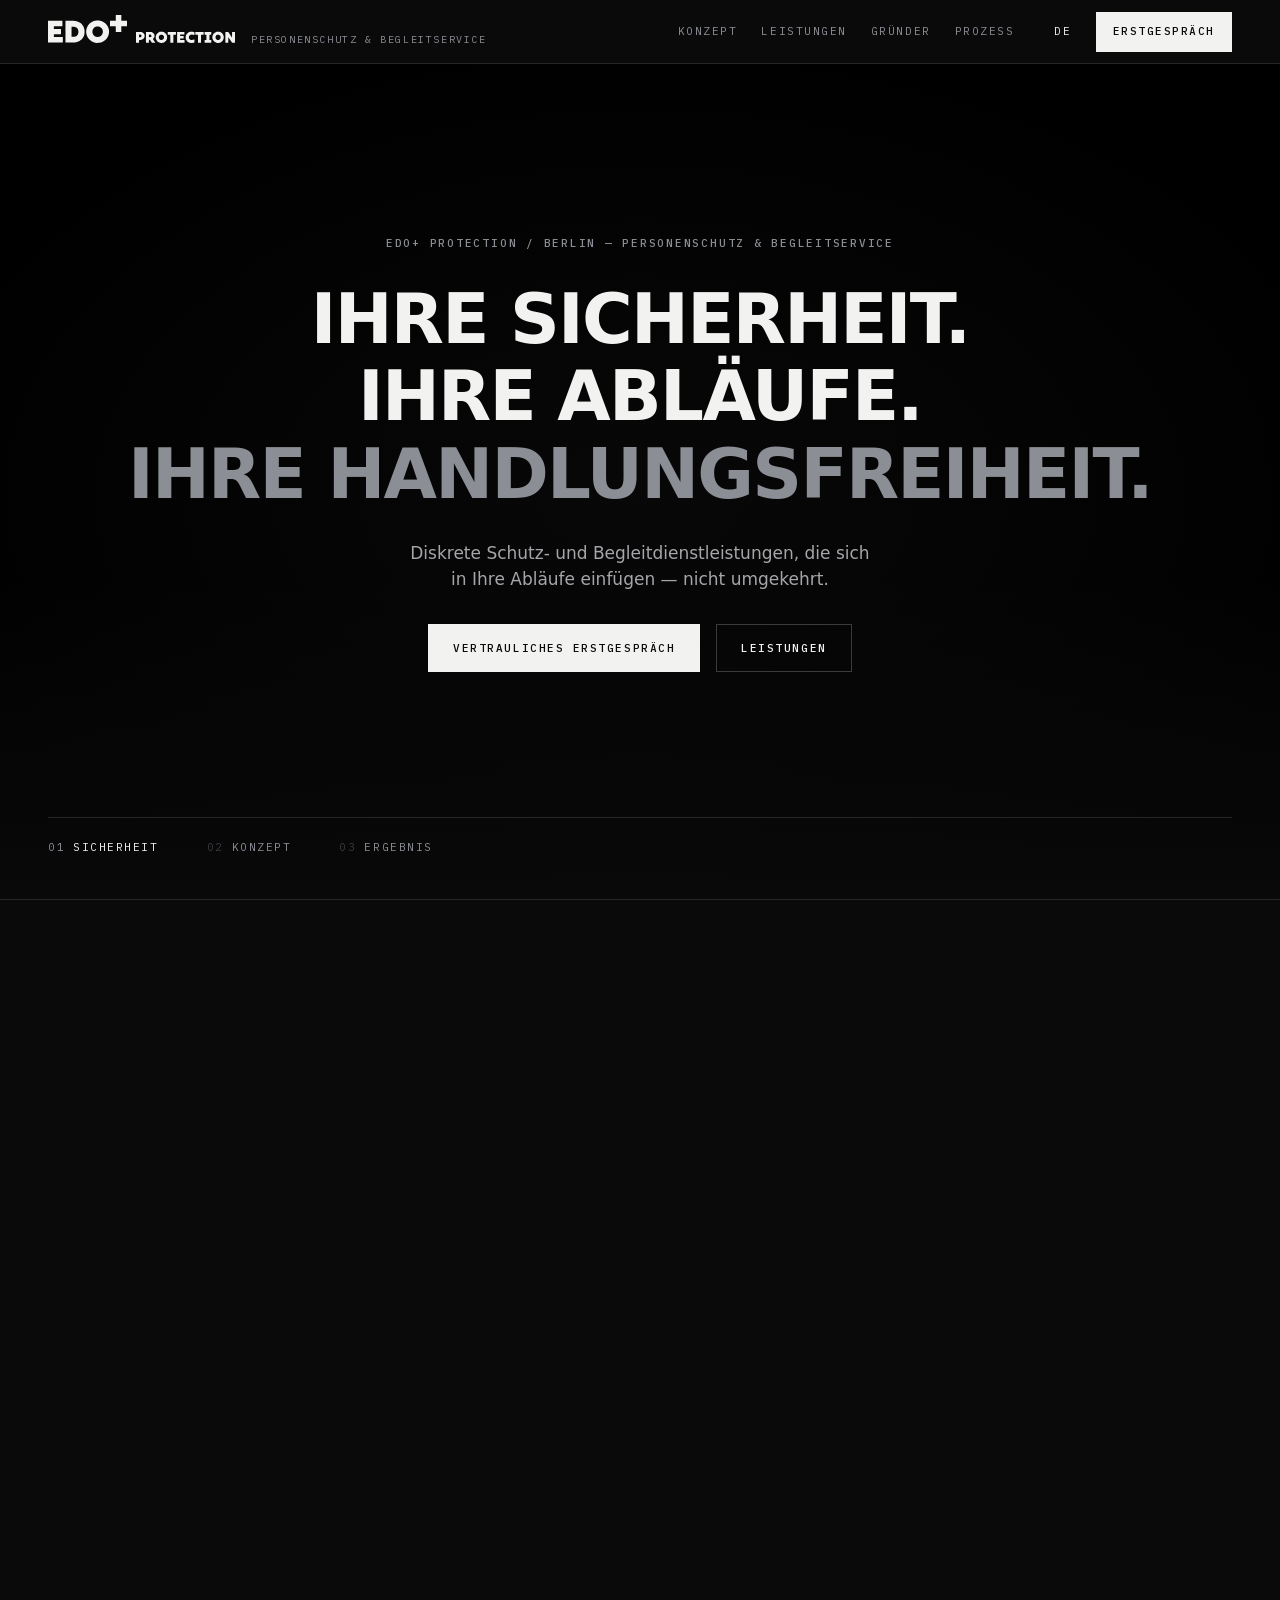
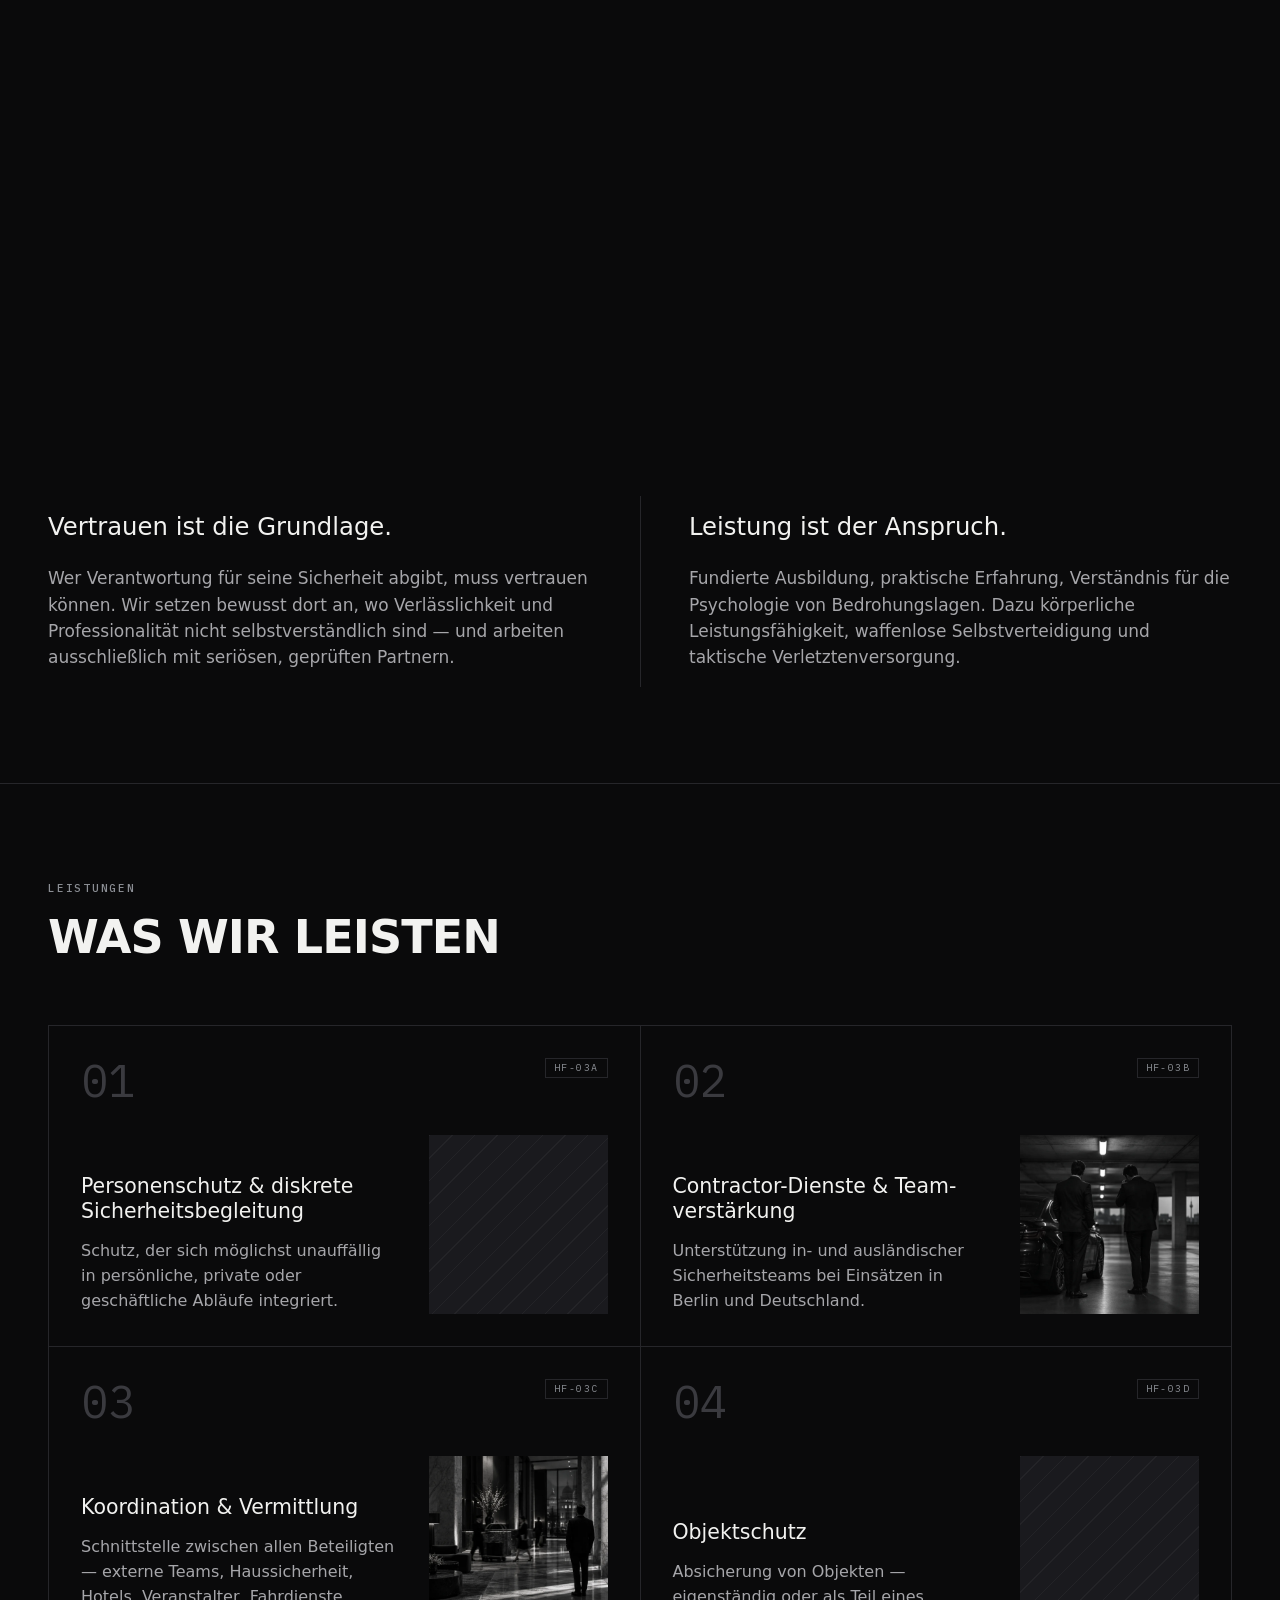
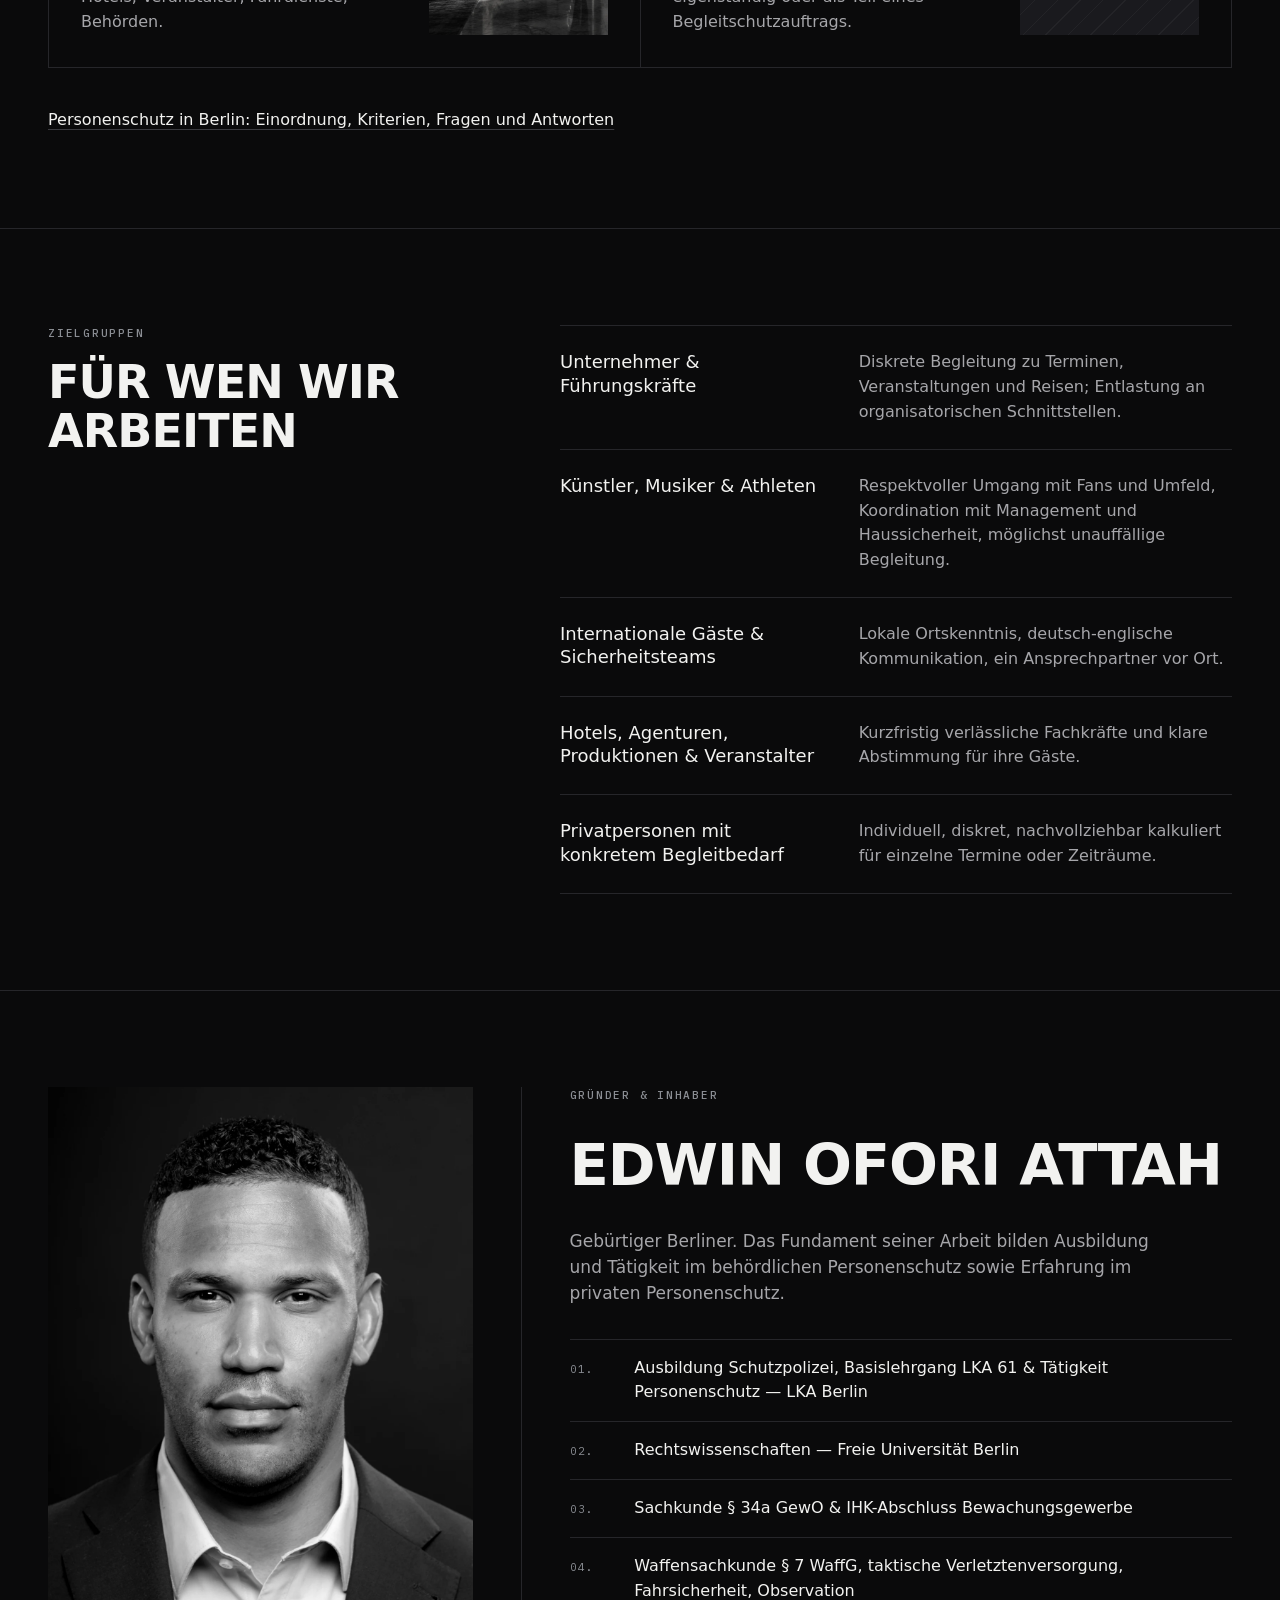
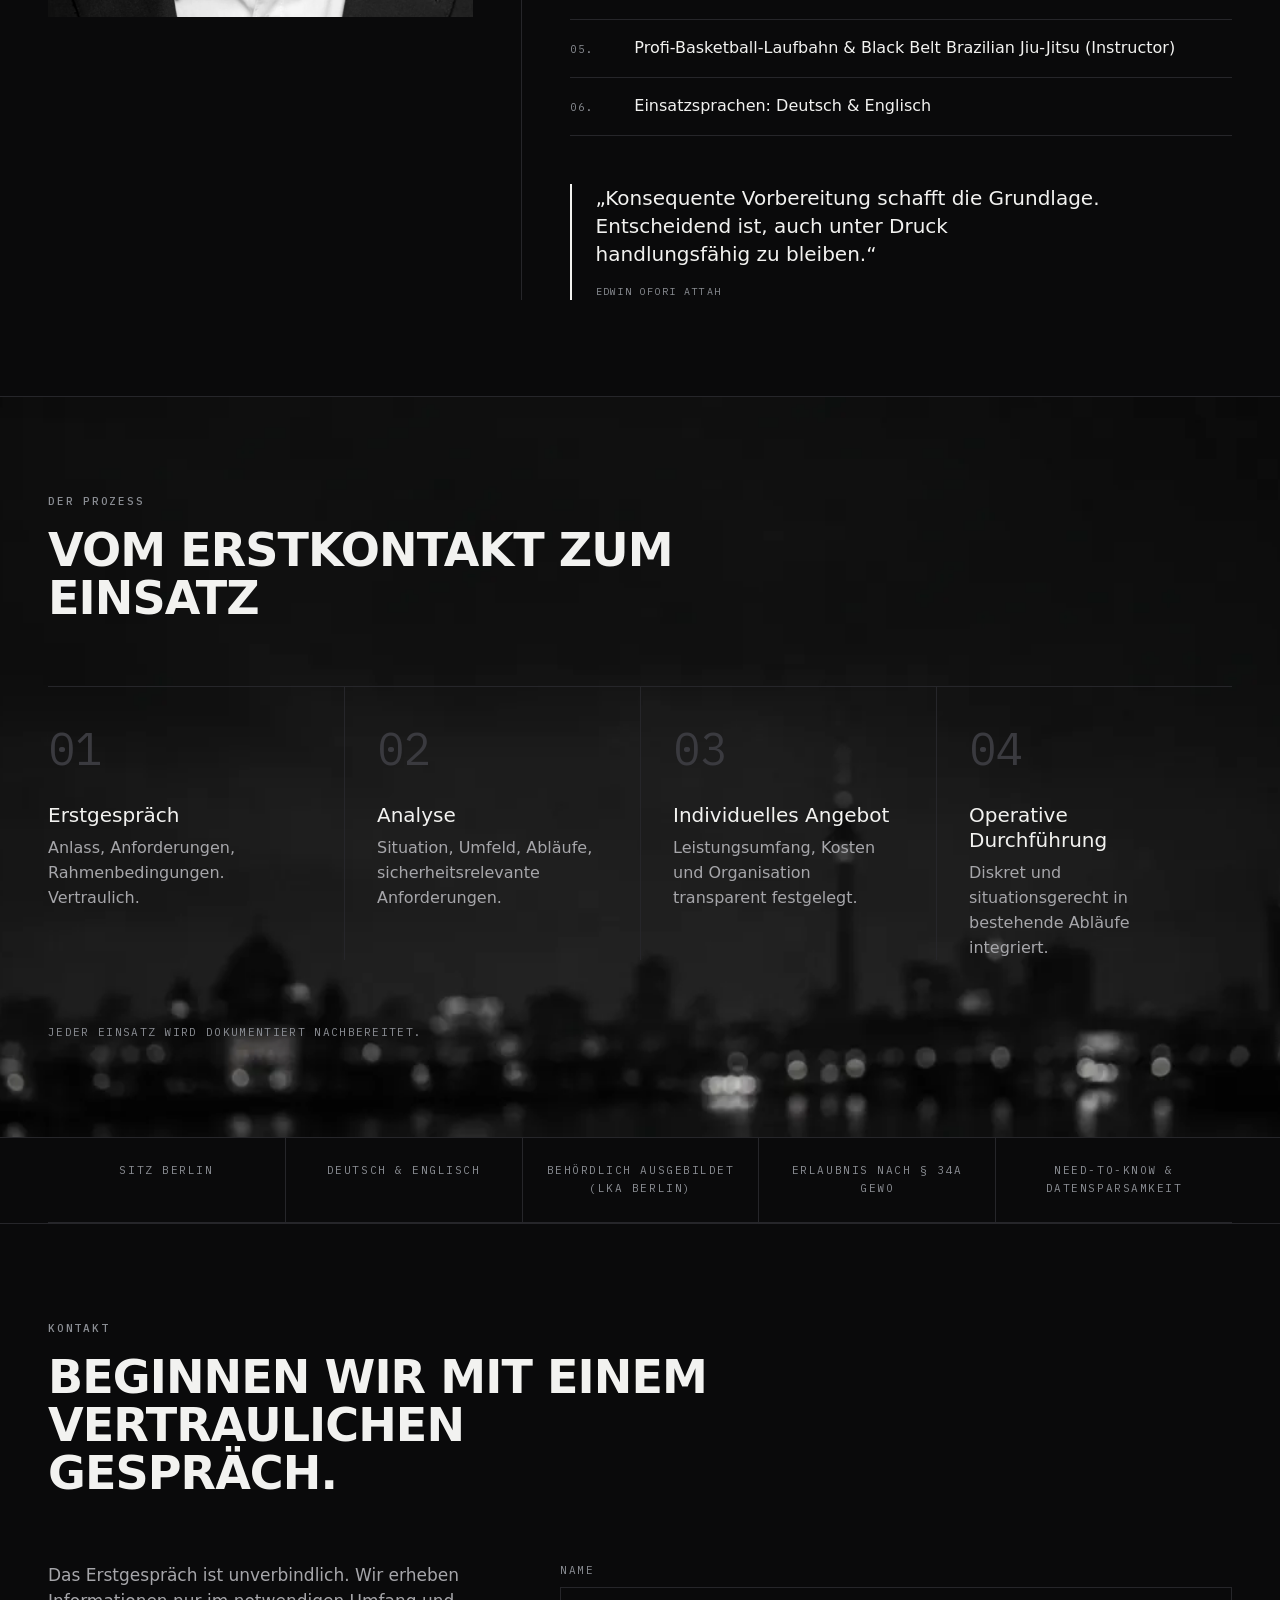
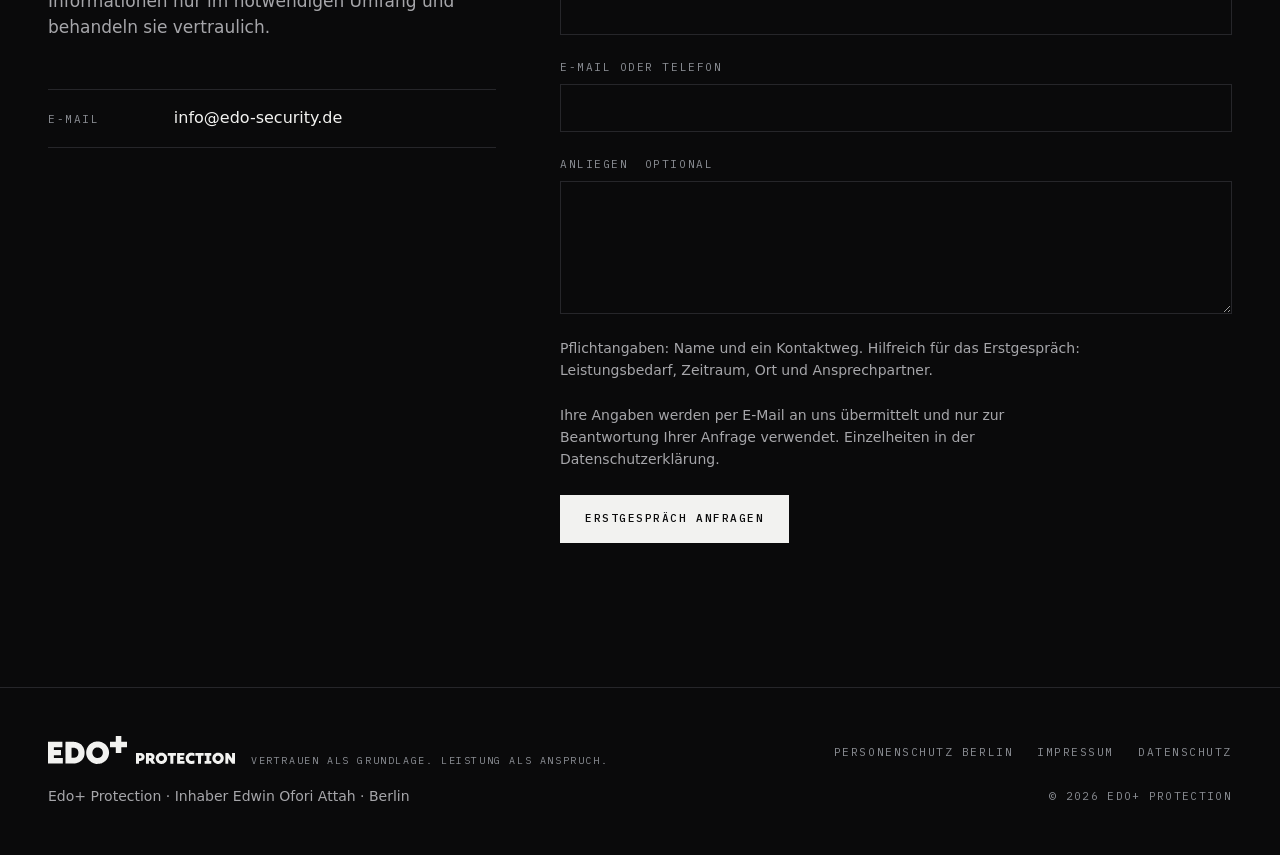
==== index.html @ 49a9b1f3 "Edwins Logo" ====
<!DOCTYPE html>
<html lang="de">
<head>
  <meta charset="utf-8">
  <meta name="viewport" content="width=device-width, initial-scale=1">
  <meta name="robots" content="noindex, nofollow">   <!-- preview build: keep out of search engines -->
  <title>Edo+ Protection — Personenschutz &amp; Begleitservice Berlin</title>
  <meta name="description" content="Personenschutz und Begleitservice in Berlin. Wir schützen, was Ihnen wichtig ist — diskret, präzise und in Ihre Abläufe integriert. Vertrauliches Erstgespräch.">
  <meta name="theme-color" content="#0A0A0B">
  <meta name="color-scheme" content="dark">
  <!-- Favicon: the E of Edwin's logo on ink, inline (no request); ICO + touch icon from assets/brand (tools/build_brand.py). -->
  <link rel="icon" type="image/svg+xml" href="data:image/svg+xml,%3Csvg%20xmlns='http://www.w3.org/2000/svg'%20viewBox='0%200%2032%2032'%20width='32'%20height='32'%3E%3Crect%20width='32'%20height='32'%20fill='%230A0A0B'/%3E%3Cpath%20fill='%23F2F2F0'%20transform='translate(9.43%201.23)%20scale(0.06990)'%20d='M0%20211.33L0%2074L90.75%2074.01C147.35%2074.01%20181.69%2074.13%20182%2074.33C182.44%2074.6%20182.51%2078.84%20182.59%20108.55C182.66%20135.59%20182.59%20142.51%20182.25%20142.72C182.02%20142.87%20157.8%20142.99%20128.44%20142.99C94.86%20143%2074.97%20143.12%2074.84%20143.32C74.58%20143.74%2074.59%20176.37%2074.85%20176.63C74.96%20176.74%2095.18%20176.91%20119.78%20177L164.5%20177.17L164.58%20210.31C164.65%20236.61%20164.58%20243.51%20164.25%20243.72C164.02%20243.87%20143.85%20243.99%20119.44%20243.99C91.68%20244%2074.97%20244.12%2074.84%20244.32C74.74%20244.49%2074.65%20252.47%2074.65%20262.04C74.65%20275.79%2074.74%20279.51%2075.07%20279.72C75.31%20279.87%20100.62%20279.99%20131.33%20279.99C162.04%20280%20187.35%20280%20187.58%20280C187.91%20280%20188%20286.98%20188%20313.81C188%20332.4%20187.91%20347.85%20187.8%20348.14C187.61%20348.62%20179.02%20348.67%2093.8%20348.67L0%20348.67L0%20211.33Z'/%3E%3C/svg%3E">
  <link rel="alternate icon" href="assets/brand/edo-favicon.ico" sizes="16x16 32x32 48x48">
  <link rel="apple-touch-icon" href="assets/brand/edo-apple-touch-icon.png">

  <!-- Open Graph -->
  <meta property="og:type" content="website">
  <meta property="og:locale" content="de_DE">
  <meta property="og:site_name" content="Edo+ Protection">
  <meta property="og:title" content="Edo+ Protection — Personenschutz &amp; Begleitservice Berlin">
  <meta property="og:url" content="https://www.edo-security.de/">
  <meta property="og:image" content="https://www.edo-security.de/assets/brand/edo-og-image.png">
  <meta property="og:image:width" content="1200">
  <meta property="og:image:height" content="630">
  <meta name="twitter:card" content="summary_large_image">
  <link rel="canonical" href="https://www.edo-security.de/">
  <meta property="og:description" content="Personenschutz und Begleitservice in Berlin. Wir schützen, was Ihnen wichtig ist — diskret, präzise und in Ihre Abläufe integriert.">
  <!-- Domain since 2026-10-01: www.edo-security.de (canonical, og:url, og:image above) — DENIC listed it as FREE on 2026-10-01: register it. -->

  <!-- Fonts: self-hosted woff2 (assets/fonts, @font-face at the top of styles.css, font-display: swap) — no request to
       Google at runtime (LG München 2022). Preload the two latin files the first paint needs; the rest loads on demand. -->
  <link rel="preload" as="font" type="font/woff2" crossorigin href="assets/fonts/space-grotesk-variable-latin.woff2">
  <link rel="preload" as="font" type="font/woff2" crossorigin href="assets/fonts/ibm-plex-mono-400-latin.woff2">

  <!-- ?v=N on the site's own CSS/JS: bump together with every change so browsers never pair a fresh page with a cached stylesheet. -->
  <link rel="stylesheet" href="styles.css?v=24">
  <!-- Poster frame first: same URL (incl. ?v=) as script.js HF01_FRAME_PATH(1), so the scrub reuses the cache entry. -->
  <link rel="preload" as="image" href="assets/hf01/frame_0001.webp?v=3" fetchpriority="high">

  <!-- Flags the document as JS-capable so CSS can hold reveal elements in their pre-animation state
       until GSAP takes over. Safety net: if GSAP has not arrived after 2.5 s (slow/blocked CDN) the flag
       is dropped and the content is shown statically; script.js then skips the entrance animations. -->
  <script>document.documentElement.classList.add('js');setTimeout(function(){if(!window.gsap){document.documentElement.classList.remove('js');}},2500);</script>

  <!-- Structured data. Legal form Einzelunternehmen (Edwin, 02.10.), address + e-mail set; TODO: "telephone" once decided. -->
  <script type="application/ld+json">
  {
    "@context": "https://schema.org",
    "@type": "LocalBusiness",
    "name": "Edo+ Protection",
    "url": "https://www.edo-security.de/",
    "logo": "https://www.edo-security.de/assets/brand/edo-apple-touch-icon.png",
    "image": "https://www.edo-security.de/assets/brand/edo-og-image.png",
    "slogan": "Ihre Sicherheit. Ihre Abläufe. Ihre Handlungsfreiheit.",
    "description": "Personenschutz und Begleitservice in Berlin: diskrete Sicherheitsbegleitung, Contractor-Dienste und Teamverstärkung, Koordination und Vermittlung, Objektschutz.",
    "email": "info@edo-security.de",
    "address": {
      "@type": "PostalAddress",
      "streetAddress": "Kurfürstendamm 235",
      "postalCode": "10719",
      "addressLocality": "Berlin",
      "addressCountry": "DE"
    },
    "areaServed": [
      { "@type": "City", "name": "Berlin" },
      { "@type": "Country", "name": "Deutschland" }
    ],
    "knowsLanguage": ["de", "en"],
    "founder": {
      "@type": "Person",
      "name": "Edwin Ofori Attah",
      "jobTitle": "Gründer & Inhaber"
    },
    "hasOfferCatalog": {
      "@type": "OfferCatalog",
      "name": "Leistungen",
      "itemListElement": [
        { "@type": "Offer", "itemOffered": { "@type": "Service", "name": "Personenschutz & diskrete Sicherheitsbegleitung", "serviceType": "Personenschutz", "areaServed": "Berlin" } },
        { "@type": "Offer", "itemOffered": { "@type": "Service", "name": "Contractor-Dienste & Teamverstärkung", "serviceType": "Personenschutz", "areaServed": "Deutschland" } },
        { "@type": "Offer", "itemOffered": { "@type": "Service", "name": "Koordination & Vermittlung", "serviceType": "Personenschutz", "areaServed": "Berlin" } },
        { "@type": "Offer", "itemOffered": { "@type": "Service", "name": "Objektschutz", "serviceType": "Objektschutz", "areaServed": "Berlin" } }
      ]
    }
  }
  </script>

  <!-- GSAP core + ScrollTrigger 3.12.5, self-hosted since 2026-10-02 (assets/vendor/gsap, unmodified cdnjs builds) — the site
       makes no third-party request at all; the site script follows, all deferred, executed in order. -->
  <script defer src="assets/vendor/gsap/gsap.min.js"></script>
  <script defer src="assets/vendor/gsap/ScrollTrigger.min.js"></script>
  <script defer src="script.js?v=24"></script>
</head>

<body>
  <a class="skip-link" href="#main">Zum Inhalt springen</a>

  <!-- ======================================================================
       0. HEADER — fixed, typographic wordmark, nav, CTA, mobile overlay menu
       ====================================================================== -->
  <!-- No id="top" on the fixed header: the bare #top fragment scrolls to the document top per spec. -->
  <header class="site-header">
    <div class="site-header__inner">
      <a class="brand" href="#top" aria-label="Edo+ Protection — zum Seitenanfang">
        <img class="brand__logo" src="assets/brand/edo-plus-protection-horizontal-paper.svg" alt="" width="2367" height="354" decoding="async">
        <span class="brand__sub">Personenschutz &amp; Begleitservice</span>
      </a>

      <!-- Chapter index mirrored into the header while the stage is pinned (≥1440px). Visual twin of the
           stage's own index: aria-hidden + tabindex -1, so keyboard and screen-reader users meet it once. -->
      <ol class="header-chapters" aria-hidden="true">
        <li><button type="button" class="stage__nav-item is-active" data-chapter-target="0" tabindex="-1"><span class="stage__nav-num">01</span>Sicherheit</button></li>
        <li><button type="button" class="stage__nav-item" data-chapter-target="1" tabindex="-1"><span class="stage__nav-num">02</span>Konzept</button></li>
        <li><button type="button" class="stage__nav-item" data-chapter-target="2" tabindex="-1"><span class="stage__nav-num">03</span>Ergebnis</button></li>
      </ol>

      <!-- Toggle sits before the nav in DOM order so Tab moves from the button straight into the open overlay. -->
      <button class="menu-toggle" type="button" aria-controls="site-nav" aria-expanded="false" aria-label="Menü öffnen">
        <span class="menu-toggle__label">Menü</span>
      </button>

      <nav class="site-nav" id="site-nav" aria-label="Hauptnavigation">
        <ul class="site-nav__list" role="list">
          <li><a href="#konzept">Konzept</a></li>
          <li><a href="#leistungen">Leistungen</a></li>
          <li><a href="#gruender">Gründer</a></li>
          <li><a href="#prozess">Prozess</a></li>
        </ul>

        <div class="site-nav__meta">
          <!-- Language switch slot (reserved, hidden until the English version exists).
               TODO: remove `hidden` from the group and the EN link, point EN to /en/ once translated;
               the switch adds ≈60px to the header — then hide .brand__sub below ~1100px instead of 1024px. -->
          <div class="lang-switch" role="group" aria-label="Sprache" hidden>
            <a class="lang-switch__item is-active" href="#" aria-current="page" lang="de">DE</a>
            <span class="lang-switch__sep" aria-hidden="true" hidden>/</span>
            <a class="lang-switch__item" href="#" lang="en" hreflang="en" hidden>EN</a>
          </div>
          <a class="btn btn--primary btn--sm" href="#kontakt">Erstgespräch</a>
        </div>
      </nav>

    </div>
  </header>

  <main id="main" tabindex="-1">

    <!-- ====================================================================
         1. STAGE — Kapitel-Hero: one full-bleed film (HF-01), three chapters of copy
            scrubbed by scroll (Slogan → Konzept → Leitsatz). Static stack below 768px,
            with reduced motion or without JS.
         ==================================================================== -->
    <section class="stage" id="hero" aria-labelledby="hero-title">
      <!-- HF-01: three chained 16:9 Kling clips (start-frame continuity), rendered as one
           scroll-scrubbed WebP frame sequence on <canvas>. The canvas centre-crops (object-fit: cover). -->
      <div class="stage__media hf-placeholder hero-intro"
           data-hf-id="HF-01"
           data-hf-type="video"
           data-hf-ratio="16:9"
           data-hf-note="Ein durchgehender Weg in drei aneinander anschließenden Clips: Rückenfigur im Betonsaal vor der Glaswand, die Kamera fährt heran, hebt sich, die Figur geht ins Licht. Als WebP-Frame-Sequenz (assets/hf01/frame_0001.webp ff.) eingebunden."
           role="img"
           aria-label="Ein Personenschützer in Rückenansicht in einer weiten Halle aus Beton und Glas; die Kamera nähert sich, dann geht er auf das Licht zu">
        <!-- Poster for no-JS / blocked GSAP: sits under the canvas, which paints over it as soon as it draws. -->
        <img class="hf-media" src="assets/hf01/frame_0001.webp?v=3" alt="" width="1600" height="900" decoding="async">
        <canvas class="hf01-canvas" id="hf01-canvas" width="1600" height="900"></canvas>
        <div class="hf-placeholder__label">
          <span>Higgsfield Asset: HF-01</span>
          <span class="hf01-readout" id="hf01-readout">Scrub 001 / 237</span>
        </div>
      </div>
      <div class="stage__scrim" aria-hidden="true"></div>

      <div class="stage__chapters">
        <article class="chapter is-active" data-chapter="0">
          <p class="eyebrow hero-intro hero__eyebrow">Edo+ Protection / Berlin — Personenschutz &amp; Begleitservice</p>

          <h1 class="hero__title" id="hero-title">
            <span class="hero__line"><span class="hero__line-inner">Ihre Sicherheit.</span></span>
            <span class="hero__line"><span class="hero__line-inner">Ihre Abläufe.</span></span>
            <span class="hero__line hero__line--dim"><span class="hero__line-inner">Ihre Handlungs&shy;freiheit.</span></span>
          </h1>

          <div class="hero__bottom hero-intro">
            <p class="hero__sub">Diskrete Schutz- und Begleitdienstleistungen, die sich in Ihre Abläufe einfügen — nicht umgekehrt.</p>
            <div class="hero__actions">
              <a class="btn btn--primary" href="#kontakt">Vertrauliches Erstgespräch</a>
              <a class="btn btn--ghost" href="#leistungen">Leistungen</a>
            </div>
          </div>
        </article>

        <article class="chapter" data-chapter="1">
          <p class="eyebrow">Konzept</p>
          <h2 class="chapter__title" id="konzept-title">Vertrauen als Grundlage.<br>Leistung als Anspruch.</h2>
          <p class="chapter__text">Der Mensch, seine Sicherheit und seine Handlungsfreiheit stehen im Fokus unserer Arbeit.</p>
        </article>

        <article class="chapter" data-chapter="2">
          <p class="chapter__statement">Sicherheit und Handlungsfreiheit als Ergebnis.</p>
        </article>
      </div>

      <!-- Chapter index: mono hairline row; buttons scroll to the chapter's scrub position (see script.js) -->
      <nav class="stage__nav" aria-label="Kapitel">
        <ol class="stage__nav-list" role="list">
          <li><button type="button" class="stage__nav-item is-active" data-chapter-target="0" aria-current="true"><span class="stage__nav-num">01</span>Sicherheit</button></li>
          <li><button type="button" class="stage__nav-item" data-chapter-target="1"><span class="stage__nav-num">02</span>Konzept</button></li>
          <li><button type="button" class="stage__nav-item" data-chapter-target="2"><span class="stage__nav-num">03</span>Ergebnis</button></li>
        </ol>
      </nav>
    </section>

    <!-- ====================================================================
         2. KONZEPT — the two pillars (head and Leitsatz live in the stage above)
         ==================================================================== -->
    <section class="section concept" id="konzept" aria-labelledby="konzept-title">
      <div class="concept__columns" data-reveal-group>
        <article class="concept__col reveal">
          <h3 class="concept__title">Vertrauen ist die Grundlage.</h3>
          <p>Wer Verantwortung für seine Sicherheit abgibt, muss vertrauen können. Wir setzen bewusst dort an, wo Verlässlichkeit und Professionalität nicht selbstverständlich sind — und arbeiten ausschließlich mit seriösen, geprüften Partnern.</p>
        </article>
        <article class="concept__col reveal">
          <h3 class="concept__title">Leistung ist der Anspruch.</h3>
          <p>Fundierte Ausbildung, praktische Erfahrung, Verständnis für die Psychologie von Bedrohungslagen. Dazu körperliche Leistungsfähigkeit, waffenlose Selbstverteidigung und taktische Verletztenversorgung.</p>
        </article>
      </div>
    </section>

    <!-- ====================================================================
         3. LEISTUNGEN — 2×2 grid, 1px lines, four equal cells
         ==================================================================== -->
    <section class="section services" id="leistungen" aria-labelledby="leistungen-title">
      <div class="section__head" data-reveal-group>
        <p class="eyebrow reveal">Leistungen</p>
        <h2 class="section__title reveal" id="leistungen-title">Was wir leisten</h2>
      </div>

      <div class="services__grid" data-reveal-group>
        <article class="service reveal">
          <div class="service__head">
            <span class="service__num" aria-hidden="true">01</span>
            <span class="chip">HF-03a</span>
          </div>
          <div class="service__media hf-placeholder"
               data-hf-id="HF-03a" data-hf-type="image" data-hf-ratio="1:1"
               data-hf-note="Nahaufnahme: Professioneller im dunklen Anzug richtet einen Manschettenknopf, dezenter Ohrhörer kaum sichtbar, anonyme Kadrierung ohne Gesicht."
               role="img" aria-label="Nahaufnahme eines Personenschützers im dunklen Anzug, der einen Manschettenknopf richtet">
            <span class="hf-placeholder__label">Higgsfield Asset: HF-03a</span>
            <img class="hf-media" src="assets/hf03a.webp" alt="" width="1024" height="1024" loading="lazy" decoding="async">
          </div>
          <div class="service__body">
            <h3 class="service__title">Personenschutz &amp; diskrete Sicherheits&shy;begleitung</h3>
            <p class="service__text">Schutz, der sich möglichst unauffällig in persönliche, private oder geschäftliche Abläufe integriert.</p>
          </div>
        </article>

        <article class="service reveal">
          <div class="service__head">
            <span class="service__num" aria-hidden="true">02</span>
            <span class="chip">HF-03b</span>
          </div>
          <div class="service__media hf-placeholder"
               data-hf-id="HF-03b" data-hf-type="image" data-hf-ratio="1:1"
               data-hf-note="Zwei Sicherheitsprofis in dunklen Anzügen stimmen sich neben einem schwarzen SUV in einem Parkhaus ab, Silhouetten, blaue Stunde."
               role="img" aria-label="Zwei Sicherheitsprofis stimmen sich neben einem dunklen Fahrzeug in einem Parkhaus ab">
            <span class="hf-placeholder__label">Higgsfield Asset: HF-03b</span>
            <img class="hf-media" src="assets/hf03b.webp" alt="" width="1024" height="1024" loading="lazy" decoding="async">
          </div>
          <div class="service__body">
            <h3 class="service__title">Contractor-Dienste &amp; Team&shy;verstärkung</h3>
            <p class="service__text">Unterstützung in- und ausländischer Sicherheitsteams bei Einsätzen in Berlin und Deutschland.</p>
          </div>
        </article>

        <article class="service reveal">
          <div class="service__head">
            <span class="service__num" aria-hidden="true">03</span>
            <span class="chip">HF-03c</span>
          </div>
          <div class="service__media hf-placeholder"
               data-hf-id="HF-03c" data-hf-type="image" data-hf-ratio="1:1"
               data-hf-note="Elegante Hotellobby bei Nacht, Bewegungsunschärfe vorbeigehender Mitarbeiter, eine ruhig beobachtende Figur, kalter Marmor und gerichtetes Licht."
               role="img" aria-label="Hotellobby bei Nacht mit einer ruhig beobachtenden Person">
            <span class="hf-placeholder__label">Higgsfield Asset: HF-03c</span>
            <img class="hf-media" src="assets/hf03c.webp" alt="" width="1024" height="1024" loading="lazy" decoding="async">
          </div>
          <div class="service__body">
            <h3 class="service__title">Koordination &amp; Vermittlung</h3>
            <p class="service__text">Schnittstelle zwischen allen Beteiligten — externe Teams, Haussicherheit, Hotels, Veranstalter, Fahrdienste, Behörden.</p>
          </div>
        </article>

        <article class="service reveal">
          <div class="service__head">
            <span class="service__num" aria-hidden="true">04</span>
            <span class="chip">HF-03d</span>
          </div>
          <div class="service__media hf-placeholder"
               data-hf-id="HF-03d" data-hf-type="image" data-hf-ratio="1:1"
               data-hf-note="Moderne Berliner Bürofassade bei Nacht, klares Innenlicht gegen dunklen Stein, ruhige, aufmerksame Atmosphäre, Reflexionen auf nassem Asphalt."
               role="img" aria-label="Moderne Berliner Bürofassade bei Nacht mit Reflexionen auf nassem Asphalt">
            <span class="hf-placeholder__label">Higgsfield Asset: HF-03d</span>
            <img class="hf-media" src="assets/hf03d.webp" alt="" width="1024" height="1024" loading="lazy" decoding="async">
          </div>
          <div class="service__body">
            <h3 class="service__title">Objektschutz</h3>
            <p class="service__text">Absicherung von Objekten — eigenständig oder als Teil eines Begleitschutz&shy;auftrags.</p>
          </div>
        </article>
      </div>
      <!-- Hub → landing page (SEO/GEO plan 5.1): the one-pager stays the brand page, the search intent lands on /personenschutz-berlin/. -->
      <p class="section__link reveal"><a href="personenschutz-berlin/">Personenschutz in Berlin: Einordnung, Kriterien, Fragen und Antworten</a></p>
    </section>

    <!-- ====================================================================
         4. FÜR WEN WIR ARBEITEN — five typographic rows
         ==================================================================== -->
    <section class="section audience" id="zielgruppen" aria-labelledby="zielgruppen-title">
      <div class="audience__grid">
        <div class="audience__head section__head" data-reveal-group>
          <p class="eyebrow reveal">Zielgruppen</p>
          <h2 class="section__title reveal" id="zielgruppen-title">Für wen wir arbeiten</h2>
        </div>

        <ul class="audience__list" role="list" data-reveal-group>
          <li class="audience__item reveal">
            <h3 class="audience__title">Unternehmer &amp; Führungskräfte</h3>
            <p class="audience__text">Diskrete Begleitung zu Terminen, Veranstaltungen und Reisen; Entlastung an organisatorischen Schnittstellen.</p>
          </li>
          <li class="audience__item reveal">
            <h3 class="audience__title">Künstler, Musiker &amp; Athleten</h3>
            <p class="audience__text">Respektvoller Umgang mit Fans und Umfeld, Koordination mit Management und Haussicherheit, möglichst unauffällige Begleitung.</p>
          </li>
          <li class="audience__item reveal">
            <h3 class="audience__title">Internationale Gäste &amp; Sicherheits&shy;teams</h3>
            <p class="audience__text">Lokale Ortskenntnis, deutsch-englische Kommunikation, ein Ansprechpartner vor Ort.</p>
          </li>
          <li class="audience__item reveal">
            <h3 class="audience__title">Hotels, Agenturen, Produktionen &amp; Veranstalter</h3>
            <p class="audience__text">Kurzfristig verlässliche Fachkräfte und klare Abstimmung für ihre Gäste.</p>
          </li>
          <li class="audience__item reveal">
            <h3 class="audience__title">Privatpersonen mit konkretem Begleitbedarf</h3>
            <p class="audience__text">Individuell, diskret, nachvollziehbar kalkuliert für einzelne Termine oder Zeiträume.</p>
          </li>
        </ul>
      </div>
    </section>

    <!-- ====================================================================
         5. GRÜNDER-DOSSIER
         ==================================================================== -->
    <section class="section founder" id="gruender" aria-labelledby="gruender-title">
      <div class="founder__grid">
        <div class="founder__media-col">
          <div class="founder__media hf-placeholder reveal"
               data-hf-id="HF-02" data-hf-type="image" data-hf-ratio="4:5"
               data-hf-note="Gründer-Medium: ruhiges Porträt von Edwin Ofori Attah als subtiler Loop (leichte Atembewegung, ruhiger Blick) oder Still. Quelle: echtes Foto, keine synthetische Person."
               role="img" aria-label="Porträt von Edwin Ofori Attah, Gründer und Inhaber">
            <span class="hf-placeholder__label">Higgsfield Asset: HF-02</span>
            <img class="hf-media" src="assets/hf02.webp" alt="" width="1200" height="1500" loading="lazy" decoding="async">
            <!-- Optional loop (image-to-video from the same portrait) — replaces the <img> above:
            <video class="hf-media" autoplay muted loop playsinline poster="assets/hf02.webp" aria-hidden="true">
              <source src="assets/hf02.webm" type="video/webm">
              <source src="assets/hf02.mp4" type="video/mp4">
            </video>
            -->
          </div>
        </div>

        <div class="founder__body" data-reveal-group>
          <p class="eyebrow reveal">Gründer &amp; Inhaber</p>
          <h2 class="founder__name reveal" id="gruender-title">Edwin Ofori Attah</h2>
          <p class="founder__intro reveal">Gebürtiger Berliner. Das Fundament seiner Arbeit bilden Ausbildung und Tätigkeit im behördlichen Personenschutz sowie Erfahrung im privaten Personenschutz.</p>

          <ol class="credentials reveal" role="list" aria-label="Qualifikationen">
            <li class="credentials__item"><span class="credentials__index" aria-hidden="true">01.</span><span class="credentials__text">Ausbildung Schutzpolizei, Basislehrgang LKA&nbsp;61 &amp; Tätigkeit Personenschutz — LKA Berlin</span></li>
            <li class="credentials__item"><span class="credentials__index" aria-hidden="true">02.</span><span class="credentials__text">Rechtswissenschaften — Freie Universität Berlin</span></li>
            <li class="credentials__item"><span class="credentials__index" aria-hidden="true">03.</span><span class="credentials__text">Sachkunde §&nbsp;34a GewO &amp; IHK-Abschluss Bewachungsgewerbe</span></li>
            <li class="credentials__item"><span class="credentials__index" aria-hidden="true">04.</span><span class="credentials__text">Waffensachkunde §&nbsp;7 WaffG, taktische Verletztenversorgung, Fahrsicherheit, Observation</span></li>
            <li class="credentials__item"><span class="credentials__index" aria-hidden="true">05.</span><span class="credentials__text">Profi-Basketball-Laufbahn &amp; Black Belt Brazilian Jiu-Jitsu (Instructor)</span></li>
            <li class="credentials__item"><span class="credentials__index" aria-hidden="true">06.</span><span class="credentials__text">Einsatzsprachen: Deutsch &amp; Englisch</span></li>
          </ol>

          <!-- The only first-person statement on the page; everything else speaks as "wir". -->
          <figure class="quote reveal">
            <blockquote>
              <p>„Konsequente Vorbereitung schafft die Grundlage. Entscheidend ist, auch unter Druck handlungsfähig zu bleiben.“</p>
            </blockquote>
            <figcaption class="quote__by">Edwin Ofori Attah</figcaption>
          </figure>
        </div>
      </div>
    </section>

    <!-- ====================================================================
         6. DER PROZESS — four steps, scrubbed 1px progress line
         ==================================================================== -->
    <section class="section process" id="prozess" aria-labelledby="prozess-title">
      <!-- HF-04: optional, very subtle background texture (decorative → aria-hidden). -->
      <div class="process__bg hf-placeholder"
           data-hf-id="HF-04" data-hf-type="image" data-hf-ratio="21:9"
           data-hf-note="Sehr dezente Hintergrundtextur, 21:9: unscharfe Berliner Architektur bei Nacht in Graphit, stark abgedunkelt, nur als Fläche wahrnehmbar."
           aria-hidden="true">
        <span class="hf-placeholder__label">Higgsfield Asset: HF-04</span>
        <img class="hf-media" src="assets/hf04.webp" alt="" width="1344" height="576" loading="lazy" decoding="async">
      </div>

      <div class="section__head" data-reveal-group>
        <p class="eyebrow reveal">Der Prozess</p>
        <h2 class="section__title reveal" id="prozess-title">Vom Erstkontakt zum Einsatz</h2>
      </div>

      <div class="timeline">
        <div class="timeline__track" aria-hidden="true"><span class="timeline__progress"></span></div>
        <ol class="timeline__steps" role="list" data-reveal-group>
          <li class="step reveal">
            <span class="step__num" aria-hidden="true">01</span>
            <h3 class="step__title">Erstgespräch</h3>
            <p class="step__text">Anlass, Anforderungen, Rahmenbedingungen. Vertraulich.</p>
          </li>
          <li class="step reveal">
            <span class="step__num" aria-hidden="true">02</span>
            <h3 class="step__title">Analyse</h3>
            <p class="step__text">Situation, Umfeld, Abläufe, sicherheitsrelevante Anforderungen.</p>
          </li>
          <li class="step reveal">
            <span class="step__num" aria-hidden="true">03</span>
            <h3 class="step__title">Individuelles Angebot</h3>
            <p class="step__text">Leistungsumfang, Kosten und Organisation transparent festgelegt.</p>
          </li>
          <li class="step reveal">
            <span class="step__num" aria-hidden="true">04</span>
            <h3 class="step__title">Operative Durchführung</h3>
            <p class="step__text">Diskret und situationsgerecht in bestehende Abläufe integriert.</p>
          </li>
        </ol>
      </div>

      <p class="footnote reveal">Jeder Einsatz wird dokumentiert nachbereitet.</p>
    </section>

    <!-- ====================================================================
         7. FAKTEN-LEISTE
         § 34a: permit for the Einzelunternehmen granted 2025-10-02 (Edwin, 02.10.2026) — the bar may say "Erlaubnis".
         ==================================================================== -->
    <section class="facts" aria-labelledby="facts-title">
      <h2 class="visually-hidden" id="facts-title">Eckdaten</h2>
      <ul class="facts__list" role="list">
        <li class="facts__item">Sitz Berlin</li>
        <li class="facts__item">Deutsch &amp; Englisch</li>
        <li class="facts__item">Behördlich ausgebildet (LKA Berlin)</li>
        <li class="facts__item">Erlaubnis nach §&nbsp;34a GewO</li>
        <li class="facts__item">Need-to-know &amp; Datensparsamkeit</li>
      </ul>
      <!-- § 34a permit for the Einzelunternehmen granted on 2 October 2025 (Edwin, 02.10.2026) — hence "Erlaubnis", see impressum/. -->
    </section>

    <!-- ====================================================================
         8. KONTAKT / CTA — minimal form (stub), direct contacts as placeholders
         ==================================================================== -->
    <section class="section contact" id="kontakt" aria-labelledby="kontakt-title">
      <div class="section__head contact__head" data-reveal-group>
        <p class="eyebrow reveal">Kontakt</p>
        <h2 class="section__title reveal" id="kontakt-title">Beginnen wir mit einem vertraulichen Gespräch.</h2>
      </div>

      <div class="contact__grid">
        <div class="contact__intro" data-reveal-group>
          <p class="contact__text reveal">Das Erstgespräch ist unverbindlich. Wir erheben Informationen nur im notwendigen Umfang und behandeln sie vertraulich.</p>

          <!-- No phone number on the site (Kyung, 02.10.): e-mail + form are the two contact channels. -->
          <dl class="contact__direct reveal">
            <div class="contact__direct-row">
              <dt>E-Mail</dt>
              <dd><a href="mailto:info@edo-security.de">info@edo-security.de</a></dd>
            </div>
          </dl>
        </div>

        <!-- STUB: no backend yet. The form has no action; script.js intercepts submit, validates inline and
             renders a status line. TODO: set FORM_ENDPOINT in script.js (Formspree or own endpoint). -->
        <form class="contact-form reveal" id="contact-form" method="post" novalidate aria-labelledby="kontakt-title">
          <div class="field">
            <label for="f-name">Name</label>
            <input id="f-name" name="name" type="text" autocomplete="name" required aria-required="true" minlength="2" maxlength="120" aria-describedby="form-note">
          </div>
          <div class="field">
            <label for="f-contact">E-Mail oder Telefon</label>
            <input id="f-contact" name="contact" type="text" required aria-required="true" minlength="3" maxlength="200" aria-describedby="form-note">
          </div>
          <div class="field">
            <label for="f-message">Anliegen <span class="field__optional">optional</span></label>
            <textarea id="f-message" name="message" rows="4" maxlength="4000"></textarea>
          </div>
          <p class="form-note" id="form-note">Pflichtangaben: Name und ein Kontaktweg. Hilfreich für das Erstgespräch: Leistungsbedarf, Zeitraum, Ort und Ansprechpartner.</p>
          <!-- Art. 13 DSGVO: information at the point of collection; release.py ships the live endpoint only with a placeholder-free datenschutz/. -->
          <p class="form-note">Ihre Angaben werden per E-Mail an uns übermittelt und nur zur Beantwortung Ihrer Anfrage verwendet. Einzelheiten in der <a href="datenschutz/">Datenschutzerklärung</a>.</p>
          <!-- Spam defence without third parties (server/contact.php): honeypot "website" must stay empty (off-screen,
               not focusable, hidden from assistive tech), "t" = page-load timestamp written by script.js. -->
          <div class="field field--hp" aria-hidden="true">
            <label for="f-website">Website</label>
            <input id="f-website" name="website" type="text" tabindex="-1" autocomplete="off">
          </div>
          <input type="hidden" name="t" value="">
          <div class="contact-form__actions">
            <button class="btn btn--primary" type="submit">Erstgespräch anfragen</button>
          </div>
          <p class="form-status" role="status" aria-live="polite" tabindex="-1"></p>
        </form>
      </div>
    </section>
  </main>

  <!-- ======================================================================
       9. FOOTER
       ====================================================================== -->
  <footer class="site-footer">
    <div class="site-footer__grid">
      <p class="brand brand--footer">
        <img class="brand__logo" src="assets/brand/edo-plus-protection-horizontal-paper.svg" alt="Edo+ Protection" width="2367" height="354" loading="lazy" decoding="async">
        <span class="brand__sub">Vertrauen als Grundlage. Leistung als Anspruch.</span>
      </p>
      <ul class="site-footer__links" role="list">
        <li><a href="personenschutz-berlin/">Personenschutz Berlin</a></li>
        <li><a href="impressum/">Impressum</a></li>
        <li><a href="datenschutz/">Datenschutz</a></li>
      </ul>
      <!-- Legal form per Edwin (02.10.): Einzelunternehmen, owner Edwin Ofori Attah; full address in impressum/. -->
      <p class="site-footer__legal">Edo+ Protection&nbsp;·&nbsp;Inhaber Edwin Ofori Attah&nbsp;·&nbsp;Berlin</p>
      <p class="site-footer__copy">© <span id="year">2026</span> Edo+ Protection</p>
    </div>
  </footer>
</body>
</html>
---- styles.css ----
/* ==========================================================================
   edo security — styles.css
   Design direction: "Monochrome Präzision"
   - No accent colour. Hierarchy = size, weight, spacing, grey value.
   - border-radius 0, no box-shadow, no decorative gradients.
   - Structure through 1px lines (--line): section dividers, column dividers, grid cells.
   Contents
     1. Tokens
     2. Base & typography
     3. Utilities (a11y, placeholders, reveal states, buttons)
     4. Header & navigation
     5. Hero (split + scroll-scrub panel)
     6. Sections: concept, services, audience, founder, process, facts, contact
     7. Footer
     8. Responsive (≤1023 overlay menu + tablet, ≤767 stack)
     9. Reduced motion
   ========================================================================== */

/* Self-hosted web fonts (LG München 29 LH 20 O 17 — no request to Google at runtime). Files are Google's own
   woff2 builds (Space Grotesk variable 300–700, IBM Plex Mono 400/500), latin + latin-ext subsets, unicode-range
   as served by Google so the browser only fetches the subset a page actually uses. font-display: swap = no FOIT. */
@font-face { font-family: 'IBM Plex Mono'; font-style: normal; font-weight: 400; font-display: swap; src: url('assets/fonts/ibm-plex-mono-400-latin-ext.woff2') format('woff2'); unicode-range: U+0100-02BA, U+02BD-02C5, U+02C7-02CC, U+02CE-02D7, U+02DD-02FF, U+0304, U+0308, U+0329, U+1D00-1DBF, U+1E00-1E9F, U+1EF2-1EFF, U+2020, U+20A0-20AB, U+20AD-20C0, U+2113, U+2C60-2C7F, U+A720-A7FF; }
@font-face { font-family: 'IBM Plex Mono'; font-style: normal; font-weight: 400; font-display: swap; src: url('assets/fonts/ibm-plex-mono-400-latin.woff2') format('woff2'); unicode-range: U+0000-00FF, U+0131, U+0152-0153, U+02BB-02BC, U+02C6, U+02DA, U+02DC, U+0304, U+0308, U+0329, U+2000-206F, U+20AC, U+2122, U+2191, U+2193, U+2212, U+2215, U+FEFF, U+FFFD; }
@font-face { font-family: 'IBM Plex Mono'; font-style: normal; font-weight: 500; font-display: swap; src: url('assets/fonts/ibm-plex-mono-500-latin-ext.woff2') format('woff2'); unicode-range: U+0100-02BA, U+02BD-02C5, U+02C7-02CC, U+02CE-02D7, U+02DD-02FF, U+0304, U+0308, U+0329, U+1D00-1DBF, U+1E00-1E9F, U+1EF2-1EFF, U+2020, U+20A0-20AB, U+20AD-20C0, U+2113, U+2C60-2C7F, U+A720-A7FF; }
@font-face { font-family: 'IBM Plex Mono'; font-style: normal; font-weight: 500; font-display: swap; src: url('assets/fonts/ibm-plex-mono-500-latin.woff2') format('woff2'); unicode-range: U+0000-00FF, U+0131, U+0152-0153, U+02BB-02BC, U+02C6, U+02DA, U+02DC, U+0304, U+0308, U+0329, U+2000-206F, U+20AC, U+2122, U+2191, U+2193, U+2212, U+2215, U+FEFF, U+FFFD; }
@font-face { font-family: 'Space Grotesk'; font-style: normal; font-weight: 300 700; font-display: swap; src: url('assets/fonts/space-grotesk-variable-latin-ext.woff2') format('woff2'); unicode-range: U+0100-02BA, U+02BD-02C5, U+02C7-02CC, U+02CE-02D7, U+02DD-02FF, U+0304, U+0308, U+0329, U+1D00-1DBF, U+1E00-1E9F, U+1EF2-1EFF, U+2020, U+20A0-20AB, U+20AD-20C0, U+2113, U+2C60-2C7F, U+A720-A7FF; }
@font-face { font-family: 'Space Grotesk'; font-style: normal; font-weight: 300 700; font-display: swap; src: url('assets/fonts/space-grotesk-variable-latin.woff2') format('woff2'); unicode-range: U+0000-00FF, U+0131, U+0152-0153, U+02BB-02BC, U+02C6, U+02DA, U+02DC, U+0304, U+0308, U+0329, U+2000-206F, U+20AC, U+2122, U+2191, U+2193, U+2212, U+2215, U+FEFF, U+FFFD; }

/* --------------------------------------------------------------------------
   1. Tokens
   -------------------------------------------------------------------------- */
:root {
  --ink:    #0A0A0B;   /* base surface */
  --ink-2:  #0F0F12;   /* hover / secondary surfaces */
  --panel:  #1A1A1E;   /* media / placeholder surfaces */
  --paper:  #F2F2F0;   /* primary text */
  --muted:  #A6A6AA;   /* secondary text (≥ 14px only) */
  --dim:    #8B8E94;   /* dimmed headline lines, labels */
  --faint:  #3A3A3F;   /* large numerals, inactive elements */
  --line:   #26262A;   /* every grid line and border */

  --font-sans: "Space Grotesk", system-ui, Arial, sans-serif;
  --font-mono: "IBM Plex Mono", "Courier New", monospace;

  /* 8px spacing scale */
  --s-1: 8px;  --s-2: 16px; --s-3: 24px; --s-4: 32px; --s-5: 40px;
  --s-6: 48px; --s-8: 64px; --s-10: 80px; --s-12: 96px;

  --header-h: 64px;
  --pad-x: 48px;                                   /* horizontal section inset */
  --section-y: clamp(96px, 7.5vw, 120px);          /* vertical section padding, desktop 96–120 (mobile: 72) */

  --dur-fast: 150ms;                               /* hard hover inversion */
  --ease-out: cubic-bezier(0.215, 0.61, 0.355, 1); /* ≈ GSAP power2.out */

  /* Placeholder hatch: fine 135° lines on --panel */
  --hatch: repeating-linear-gradient(135deg, rgba(242, 242, 240, 0.045) 0 1px, transparent 1px 16px);

  color-scheme: dark;
}

/* --------------------------------------------------------------------------
   2. Base & typography
   -------------------------------------------------------------------------- */
*,
*::before,
*::after {
  box-sizing: border-box;
  border-radius: 0;
}

html {
  /* No CSS scroll-behavior: smooth — ScrollTrigger.refresh() jumps to 0 to measure pins and Chrome would
     animate that jump, leaving the stage's pin start at -scrollY. In-page anchors scroll smoothly via JS. */
  -webkit-text-size-adjust: 100%;
}

body {
  margin: 0;
  background: var(--ink);
  color: var(--paper);
  font-family: var(--font-sans);
  font-size: 1rem;
  line-height: 1.55;
  font-weight: 400;
  -webkit-font-smoothing: antialiased;
  text-rendering: optimizeLegibility;
  overflow-x: clip;
}

h1, h2, h3, p, ul, ol, dl, dd, figure, blockquote { margin: 0; }
ul, ol { padding: 0; list-style: none; }
a { color: inherit; text-decoration: none; }
button, input, textarea { font: inherit; color: inherit; margin: 0; }
button { background: none; border: 0; padding: 0; cursor: pointer; }

/* Anchor targets clear the fixed header */
section[id] { scroll-margin-top: var(--header-h); }

:focus-visible {
  outline: 1px solid var(--paper);
  outline-offset: 2px;
}
main:focus { outline: none; } /* programmatic skip-link target, not interactive */

/* Mono meta line: eyebrows, labels, chips, nav */
.eyebrow {
  font-family: var(--font-mono);
  font-size: 11px;
  font-weight: 500;
  letter-spacing: 0.16em;
  text-transform: uppercase;
  color: var(--dim);
}

.section__title {
  font-weight: 700;
  text-transform: uppercase;
  letter-spacing: -0.02em;
  line-height: 1.05;
  font-size: clamp(2rem, 3.6vw, 3.25rem);
  max-width: 22ch;
}

.section__intro {
  font-size: clamp(1.25rem, 1.7vw, 1.625rem);
  line-height: 1.3;
  font-weight: 500;
  max-width: 40ch;
  margin-top: var(--s-2);
}

/* --------------------------------------------------------------------------
   3. Utilities
   -------------------------------------------------------------------------- */
.visually-hidden {
  position: absolute !important;
  width: 1px; height: 1px;
  padding: 0; margin: -1px;
  overflow: hidden;
  clip: rect(0 0 0 0);
  white-space: nowrap;
  border: 0;
}

.skip-link {
  position: absolute;
  left: var(--pad-x);
  top: -100px;
  z-index: 200;
  background: var(--paper);
  color: var(--ink);
  padding: 8px 16px;
  font-family: var(--font-mono);
  font-size: 11px;
  letter-spacing: 0.14em;
  text-transform: uppercase;
}
.skip-link:focus { top: 8px; }

/* Higgsfield placeholders: --panel + hatch + mono label in a 1px frame.
   Swap-in: uncomment the <img>/<video class="hf-media"> inside — the label hides itself. */
.hf-placeholder {
  position: relative;
  background-color: var(--panel);
  background-image: var(--hatch);
  overflow: hidden;
}

.hf-placeholder__label {
  position: absolute;
  left: 50%;
  top: 50%;
  transform: translate(-50%, -50%);
  display: inline-flex;
  flex-direction: column;
  align-items: center;
  max-width: calc(100% - 32px);   /* wraps inside narrow placeholders instead of clipping */
  padding: 8px 16px;
  border: 1px solid var(--faint);  /* dev-only frame on --panel; --line would be invisible there, --faint is the brief's own secondary border token */
  background: var(--panel);
  font-family: var(--font-mono);
  font-size: 10px;
  line-height: 1.8;
  letter-spacing: 0.14em;
  text-transform: uppercase;
  text-align: center;
  color: var(--dim);
  pointer-events: none;
  z-index: 1;
}
.hf01-readout { color: var(--dim); font-variant-numeric: tabular-nums; }

/* Pre-provisioned media rule for the swap-in (cover-crop, no layout change) */
.hf-media {
  position: absolute;
  inset: 0;
  width: 100%;
  height: 100%;
  object-fit: cover;
  display: block;
}
.hf-placeholder:has(.hf-media) .hf-placeholder__label,
.hf-placeholder.has-media .hf-placeholder__label { display: none; }

/* Reveal utility: CSS holds the pre-state while JS is active; GSAP animates to the final state.
   (Without JS — or if GSAP fails — the `js` class is absent/removed and content is simply visible.) */
html.js .reveal,
html.js .hero-intro {
  opacity: 0;
  transform: translateY(16px);
}
html.js .hero__line-inner { transform: translateY(110%); }

/* Buttons: square, mono label, hard inversion on hover */
.btn {
  display: inline-flex;
  align-items: center;
  justify-content: center;
  min-height: 48px;
  padding: 0 var(--s-3);
  font-family: var(--font-mono);
  font-size: 11px;
  font-weight: 500;
  letter-spacing: 0.14em;
  text-transform: uppercase;
  text-align: center;
  border: 1px solid transparent;
  cursor: pointer;
  transition: background-color var(--dur-fast) linear,
              color var(--dur-fast) linear,
              border-color var(--dur-fast) linear;
}
.btn--primary {
  background: var(--paper);
  color: var(--ink);
  border-color: var(--paper);
}
.btn--primary:hover { background: var(--ink); color: var(--paper); }
.btn--ghost {
  background: transparent;
  color: var(--paper);
  border-color: var(--faint);
}
.btn--ghost:hover { background: var(--paper); color: var(--ink); border-color: var(--paper); }
.btn--sm { min-height: 40px; padding: 0 var(--s-2); }
.btn:disabled { cursor: default; opacity: 0.5; }

.chip {
  font-family: var(--font-mono);
  font-size: 10px;
  letter-spacing: 0.14em;
  text-transform: uppercase;
  color: var(--dim);
  border: 1px solid var(--line);
  padding: 4px 8px;
  line-height: 1;
}

/* --------------------------------------------------------------------------
   4. Header & navigation
   -------------------------------------------------------------------------- */
.site-header {
  position: fixed;
  inset: 0 0 auto 0;
  height: var(--header-h);
  background: var(--ink);
  border-bottom: 1px solid var(--line);
  z-index: 100;
}

.site-header__inner {
  height: 100%;
  padding-inline: var(--pad-x);
  display: flex;
  align-items: center;
  justify-content: space-between;
  gap: var(--s-4);
}

.brand {
  display: flex;
  flex-wrap: wrap;            /* footer brand wraps its sublabel on narrow screens */
  align-items: baseline;
  gap: 4px var(--s-2);
  white-space: nowrap;
}
/* Logo: Edwin's "EDO+ PROTECTION" (assets/brand/edo-plus-protection-horizontal.svg, traced from his PNG on 2026-10-12),
   horizontal lockup for the header — EDO+ 28 px high, PROTECTION at half the cap height on the same baseline.
   one cached <img> (paper on ink — header and footer are always on ink); its bottom edge = the baseline. */
.brand__logo {
  display: block;
  width: 187.0px;
  height: 28px;
  flex: none;
}
.brand__sub {
  font-family: var(--font-mono);
  font-size: 10px;
  letter-spacing: 0.16em;
  text-transform: uppercase;
  color: var(--dim);
}
.brand--footer .brand__sub { white-space: normal; line-height: 1.8; }   /* the claim wraps on phones instead of running off */

.site-nav {
  display: flex;
  align-items: center;
  gap: var(--s-5);
}
.site-nav__list {
  display: flex;
  gap: var(--s-3);
}
.site-nav__list a {
  display: inline-block;
  padding: 8px 0;
  font-family: var(--font-mono);
  font-size: 11px;
  letter-spacing: 0.14em;
  text-transform: uppercase;
  color: var(--dim);
  transition: color var(--dur-fast) linear;
}
.site-nav__list a:hover { color: var(--paper); }

.site-nav__meta {
  display: flex;
  align-items: center;
  gap: var(--s-3);
}

.lang-switch {
  display: flex;
  align-items: center;
  gap: 8px;
  font-family: var(--font-mono);
  font-size: 11px;
  letter-spacing: 0.14em;
  text-transform: uppercase;
  color: var(--dim);
}
.lang-switch__item.is-active { color: var(--paper); }
.lang-switch a:hover { color: var(--paper); }

.menu-toggle {
  display: none;
  align-items: center;
  min-height: 40px;
  padding: 0 var(--s-2);
  border: 1px solid var(--line);
  font-family: var(--font-mono);
  font-size: 11px;
  letter-spacing: 0.14em;
  text-transform: uppercase;
  color: var(--paper);
  transition: background-color var(--dur-fast) linear, color var(--dur-fast) linear;
}
.menu-toggle:hover,
.menu-toggle[aria-expanded="true"] { background: var(--paper); color: var(--ink); }

/* --------------------------------------------------------------------------
   5. Stage (Kapitel-Hero): one full-bleed film, three chapters of copy.
      Default = static stack (mobile, reduced motion, no JS). The pinned, scroll-scrubbed
      stage is layered on for ≥768px with motion allowed and JS present (see script.js).
   -------------------------------------------------------------------------- */
main { padding-top: var(--header-h); }

.stage {
  position: relative;
  background: var(--ink);
  border-bottom: 1px solid var(--line);
}

/* HF-01 surface: poster frame in the static stack, full-bleed film in stage mode */
.stage__media {
  position: relative;
  width: 100%;                 /* definite inline size: otherwise max-height transfers through the ratio and the box shrinks (landscape phones, reduced motion, no JS) */
  aspect-ratio: 4 / 5;
  max-height: 80vh;
  overflow: hidden;
  border-bottom: 1px solid var(--line);
}
.hf01-canvas {
  position: relative;          /* paints above the poster <img class="hf-media"> that sits underneath for no-JS / no-GSAP */
  display: block;
  width: 100%;
  height: 100%;
}
.stage__scrim,
.stage__nav,
.header-chapters { display: none; }

.stage__chapters {
  display: grid;
  gap: var(--s-8);
  padding: var(--section-y) var(--pad-x);
}
.chapter {
  display: grid;
  gap: var(--s-4);
  justify-items: start;
  max-width: 68ch;
}

.hero__title {
  font-weight: 700;
  text-transform: uppercase;
  letter-spacing: -0.025em;
  line-height: 1.02;
  /* Longest line "Ihre Handlungsfreiheit." ≈ 12.65em incl. tracking: 5.4vw keeps it on one line
     from 768px up (768 − 2·48 = 672px available, 41.5px × 12.65 ≈ 525px); &shy; is the safety net. */
  font-size: clamp(2.625rem, 5.4vw, 5.5rem);
  hyphens: manual;
}
.hero__line {
  display: block;
  overflow: hidden;
  padding: 0.1em 0;    /* clip box slightly larger than the line box so diacritics (Ä) never get shaved */
  margin: -0.1em 0;
}
.hero__line--dim { color: var(--dim); }
.hero__line-inner { display: block; }

.hero__bottom {
  display: grid;
  gap: var(--s-4);
  max-width: 60ch;
}
.hero__sub {
  font-size: clamp(1.0625rem, 1.25vw, 1.25rem);
  line-height: 1.5;
  color: var(--muted);
  max-width: 44ch;
}
.hero__actions {
  display: flex;
  flex-wrap: wrap;
  gap: var(--s-2);
}

.chapter__title {
  font-weight: 700;
  text-transform: uppercase;
  letter-spacing: -0.02em;
  line-height: 1.04;
  font-size: clamp(2.25rem, 4.6vw, 4.5rem);
}
.chapter__text {
  font-size: clamp(1.0625rem, 1.3vw, 1.375rem);
  line-height: 1.5;
  color: var(--muted);
  max-width: 44ch;
}
.chapter__statement {
  font-weight: 500;
  text-transform: uppercase;
  letter-spacing: 0.04em;
  line-height: 1.3;
  font-size: clamp(1.25rem, 2.4vw, 2.25rem);
  max-width: 30ch;
}

/* Stage mode: pinned viewport, copy centred over the film, chapter index at the bottom */
@media (min-width: 768px) and (prefers-reduced-motion: no-preference) {
  html.js .stage {
    height: calc(100vh - var(--header-h));
    height: calc(100svh - var(--header-h));
    overflow: hidden;
  }
  html.js .stage__media {
    position: absolute;
    inset: 0;
    aspect-ratio: auto;
    max-height: none;
    border-bottom: 0;
  }
  html.js .stage__scrim {
    display: block;
    position: absolute;
    inset: 0;
    pointer-events: none;
    /* --ink with alpha (no shadow, no new colour): keeps the copy legible over the bright glass field */
    background:
      radial-gradient(ellipse 62% 58% at 50% 52%, rgba(10, 10, 11, 0.78) 0%, rgba(10, 10, 11, 0.35) 55%, rgba(10, 10, 11, 0) 100%),
      linear-gradient(to top, rgba(10, 10, 11, 0.9) 0%, rgba(10, 10, 11, 0) 38%);
  }
  html.js .stage__chapters {
    position: absolute;
    inset: 0;
    display: grid;
    place-items: center;
    padding: var(--s-6) var(--pad-x) calc(var(--s-5) + 64px);   /* room for the chapter index */
  }
  html.js .chapter {
    grid-area: 1 / 1;
    justify-items: center;
    text-align: center;
    max-width: 72rem;        /* wide enough for "Ihre Handlungsfreiheit." on one line at 5.5rem; paragraphs keep their own ch limits */
    will-change: opacity, transform;
  }
  html.js .chapter:not(.is-active) { opacity: 0; pointer-events: none; }   /* pre-scrub state; JS crossfades opacity and hides fully faded chapters */
  html.js .hero__bottom { justify-items: center; }
  html.js .hero__sub { margin-inline: auto; }
  html.js .hero__actions { justify-content: center; }

  html.js .stage__nav {
    display: block;
    position: absolute;
    left: var(--pad-x);
    right: var(--pad-x);
    bottom: var(--s-5);
    border-top: 1px solid var(--line);
    padding-top: var(--s-2);
  }
  /* Header mirror: a flex item between brand and nav (never overlaps them), shown while the stage is pinned
     (JS toggles .is-visible). Needs ≈330px of free header width → enabled from 1440px, see below. */
  html.js .header-chapters {
    display: none;
    flex: 0 1 auto;
    justify-content: center;
    gap: var(--s-3);
    margin: 0;
    padding: 0;
    list-style: none;
    opacity: 0;
    pointer-events: none;
    transition: opacity 250ms var(--ease-out);
  }
  html.js .header-chapters.is-visible {
    opacity: 1;
    pointer-events: auto;
  }
  .stage__nav-list {
    display: flex;
    gap: var(--s-6);
  }
  .stage__nav-item {
    display: inline-flex;
    gap: var(--s-1);
    align-items: baseline;
    background: none;
    border: 0;
    padding: 0;
    cursor: pointer;
    font-family: var(--font-mono);
    font-size: 11px;
    letter-spacing: 0.14em;
    text-transform: uppercase;
    color: var(--dim);
    transition: color var(--dur-fast);
  }
  .stage__nav-item:hover,
  .stage__nav-item.is-active { color: var(--paper); }
  .stage__nav-item:focus-visible { outline: 1px solid var(--paper); outline-offset: 4px; }
  .stage__nav-num { color: var(--faint); font-variant-numeric: tabular-nums; }
  .stage__nav-item.is-active .stage__nav-num { color: var(--dim); }
}
@media (min-width: 1440px) and (prefers-reduced-motion: no-preference) {
  html.js .header-chapters { display: flex; }   /* brand ≈390px + nav ≈580px leave room for the mirror only from 1440px */
}

/* Short desktop viewports (laptops with the browser UI, split screens): tighter copy so chapter 1
   never runs into the chapter index. */
@media (min-width: 768px) and (max-height: 720px) and (prefers-reduced-motion: no-preference) {
  html.js .hero__title { font-size: clamp(2rem, 4.2vw, 3.25rem); }
  html.js .chapter { gap: var(--s-3); }
  html.js .hero__bottom { gap: var(--s-3); }
  html.js .hero__sub { font-size: 1rem; }
  html.js .chapter__title { font-size: clamp(2rem, 3.8vw, 3.25rem); }
  html.js .stage__chapters { padding-top: var(--s-4); }
}

/* --------------------------------------------------------------------------
   6. Sections
   -------------------------------------------------------------------------- */
.section {
  position: relative;
  padding: var(--section-y) var(--pad-x);
  border-bottom: 1px solid var(--line);
}
.section__head {
  display: grid;
  gap: var(--s-2);
  margin-bottom: var(--s-8);
  justify-items: start;
}

/* 6.1 Concept ------------------------------------------------------------ */
.concept__columns {
  display: grid;
  grid-template-columns: 1fr 1fr;
}
.concept__col {
  padding: var(--s-2) var(--s-6) var(--s-2) 0;
}
.concept__col + .concept__col {
  border-left: 1px solid var(--line);
  padding-left: var(--s-6);
  padding-right: 0;
}
.concept__title {
  font-weight: 500;
  font-size: clamp(1.375rem, 1.9vw, 1.75rem);
  line-height: 1.2;
  margin-bottom: var(--s-3);
}
.concept__col p {
  color: var(--muted);
  font-size: 1.0625rem;
  max-width: 52ch;
}

/* 6.2 Services ----------------------------------------------------------- */
.services__grid {
  display: grid;
  grid-template-columns: 1fr 1fr;
  gap: 1px;
  background: var(--line);
  border: 1px solid var(--line);
}
.service {
  position: relative;
  background: var(--ink);
  min-height: 280px;
  padding: var(--s-4);
  display: grid;
  grid-template-columns: minmax(0, 1fr) minmax(160px, 34%);
  grid-template-rows: auto 1fr;
  gap: var(--s-4);
  transition: background-color var(--dur-fast) linear;
}
.service:hover { background: var(--ink-2); }

.service__head {
  grid-column: 1 / -1;
  display: flex;
  justify-content: space-between;
  align-items: flex-start;
}
.service__num {
  font-family: var(--font-mono);
  font-size: clamp(44px, 3.5vw, 56px);
  line-height: 1;
  color: var(--faint);
  transition: color var(--dur-fast) linear;
}
.service:hover .service__num { color: var(--paper); }

.service__body {
  grid-column: 1;
  grid-row: 2;
  align-self: end;
  max-width: 34ch;
  min-width: 0;
}
.service__media {
  grid-column: 2;
  grid-row: 2;
  aspect-ratio: 1 / 1;
  align-self: end;
}
.service__title {
  font-weight: 500;
  font-size: clamp(1.25rem, 1.6vw, 1.5rem);
  line-height: 1.2;
  margin-bottom: var(--s-2);
  hyphens: manual;           /* long compounds carry &shy; in the markup */
}
.service__text { color: var(--muted); }

/* 6.3 Audience ----------------------------------------------------------- */
.audience__grid {
  display: grid;
  grid-template-columns: 2fr 3fr;
  gap: var(--s-8);
  align-items: start;
}
.audience__head {
  margin-bottom: 0;
  position: sticky;
  top: calc(var(--header-h) + var(--s-4));
}
.audience__list { border-top: 1px solid var(--line); }
.audience__item {
  display: grid;
  grid-template-columns: minmax(0, 1fr) minmax(0, 1.4fr);
  gap: var(--s-4);
  padding: var(--s-3) 0;
  border-bottom: 1px solid var(--line);
}
.audience__title {
  font-weight: 500;
  font-size: 1.125rem;
  line-height: 1.3;
  hyphens: manual;           /* long compounds carry &shy; in the markup */
}
.audience__text { color: var(--muted); }

/* 6.4 Founder ------------------------------------------------------------ */
.founder__grid {
  display: grid;
  grid-template-columns: 2fr 3fr;
}
.founder__media-col {
  padding-right: var(--s-6);
  border-right: 1px solid var(--line);
}
.founder__media {
  aspect-ratio: 4 / 5;
  position: sticky;
  top: calc(var(--header-h) + var(--s-4));
}
.founder__body {
  padding-left: var(--s-6);
  display: grid;
  gap: var(--s-4);
  align-content: start;
  justify-items: start;
}
.founder__name {
  font-weight: 700;
  text-transform: uppercase;
  letter-spacing: -0.02em;
  line-height: 1.04;
  font-size: clamp(2.25rem, 4.5vw, 4rem);
}
.founder__intro {
  color: var(--muted);
  font-size: 1.0625rem;
  max-width: 56ch;
}
.credentials {
  width: 100%;
  border-top: 1px solid var(--line);
}
.credentials__item {
  display: grid;
  grid-template-columns: 4ch 1fr;
  gap: var(--s-3);
  align-items: baseline;
  padding: var(--s-2) 0;
  border-bottom: 1px solid var(--line);
}
.credentials__index {
  font-family: var(--font-mono);
  font-size: 11px;
  letter-spacing: 0.12em;
  color: var(--dim);
}
.quote {
  border-left: 2px solid var(--paper);
  padding-left: var(--s-3);
  margin-top: var(--s-2);
}
.quote p {
  font-size: 1.25rem;
  line-height: 1.4;
  font-weight: 400;
  max-width: 40ch;
}
.quote__by {
  margin-top: var(--s-2);
  font-family: var(--font-mono);
  font-size: 10px;
  letter-spacing: 0.14em;
  text-transform: uppercase;
  color: var(--dim);
}

/* 6.5 Process ------------------------------------------------------------ */
.process { overflow: hidden; }
.process > * { position: relative; z-index: 1; }

/* HF-04: decorative texture behind the content — hatch only (on ::before, so the dev label keeps full contrast) */
.process__bg {
  position: absolute;
  inset: 0;
  z-index: 0;
  background: transparent;
  pointer-events: none;
}
.process__bg::before {
  content: "";
  position: absolute;
  inset: 0;
  background-image: var(--hatch);
  opacity: 0.6;
}
.process__bg .hf-placeholder__label {
  left: auto;
  top: auto;
  right: var(--pad-x);
  bottom: var(--s-2);
  transform: none;
  background: var(--ink);
  border-color: var(--line);
  color: var(--dim);
}

.timeline { position: relative; }
.timeline__track {
  position: absolute;
  top: 0; left: 0; right: 0;
  height: 1px;
  background: var(--line);
}
.timeline__progress {
  display: block;
  width: 100%;
  height: 100%;
  background: var(--paper);
  transform-origin: left center;
}
html.js .timeline__progress { transform: scaleX(0); }

.timeline__steps {
  display: grid;
  grid-template-columns: repeat(4, minmax(0, 1fr));
}
.step {
  padding: var(--s-5) var(--s-4) 0 0;
  min-width: 0;
}
.step + .step {
  border-left: 1px solid var(--line);
  padding-left: var(--s-4);
}
.step__num {
  display: block;
  font-family: var(--font-mono);
  font-size: clamp(40px, 3.5vw, 56px);
  line-height: 1;
  color: var(--faint);
  margin-bottom: var(--s-4);
}
.step__title {
  font-weight: 500;
  font-size: 1.25rem;
  line-height: 1.25;
  margin-bottom: var(--s-1);
}
.step__text {
  color: var(--muted);
  max-width: 30ch;
}
.footnote {
  margin-top: var(--s-8);
  font-family: var(--font-mono);
  font-size: 11px;
  letter-spacing: 0.12em;
  text-transform: uppercase;
  color: var(--dim);
}

/* 6.6 Facts bar ---------------------------------------------------------- */
.facts {
  padding: 0 var(--pad-x);
  border-bottom: 1px solid var(--line);
}
.facts__list {
  display: grid;
  grid-template-columns: repeat(5, minmax(0, 1fr));
  border-bottom: 1px solid var(--line);
}
.facts__item {
  padding: var(--s-3) var(--s-2);
  font-family: var(--font-mono);
  font-size: 11px;
  letter-spacing: 0.14em;
  text-transform: uppercase;
  text-align: center;
  line-height: 1.6;
  color: var(--dim);
  border-left: 1px solid var(--line);
}
.facts__item:first-child { border-left: 0; }
.facts__note {
  padding: var(--s-1) 0;
  font-family: var(--font-mono);
  font-size: 10px;
  letter-spacing: 0.12em;
  text-transform: uppercase;
  color: var(--dim);
}

/* 6.7 Contact ------------------------------------------------------------ */
.contact__grid {
  display: grid;
  grid-template-columns: 2fr 3fr;
  gap: var(--s-8);
  align-items: start;
}
.contact__text {
  color: var(--muted);
  font-size: 1.0625rem;
  max-width: 46ch;
}
.contact__direct {
  margin-top: var(--s-6);
  border-top: 1px solid var(--line);
}
.contact__direct-row {
  display: grid;
  grid-template-columns: 10ch 1fr;
  gap: var(--s-3);
  align-items: baseline;
  padding: var(--s-2) 0;
  border-bottom: 1px solid var(--line);
}
.contact__direct dt {
  font-family: var(--font-mono);
  font-size: 11px;
  letter-spacing: 0.14em;
  text-transform: uppercase;
  color: var(--dim);
}
.contact__direct dd {
  font-size: 1rem;
  color: var(--paper);
}

.contact-form {
  display: grid;
  gap: var(--s-3);
  align-content: start;
}
.field { display: grid; gap: var(--s-1); }
.field label {
  font-family: var(--font-mono);
  font-size: 11px;
  letter-spacing: 0.14em;
  text-transform: uppercase;
  color: var(--dim);
}
.field__optional { color: var(--dim); margin-left: var(--s-1); }
.field input,
.field textarea {
  width: 100%;
  min-height: 48px;
  padding: 0 var(--s-2);
  background: var(--ink);
  border: 1px solid var(--line);
  color: var(--paper);
  transition: border-color var(--dur-fast) linear;
}
.field textarea { min-height: 128px; padding: var(--s-2); resize: vertical; }
.field input:focus,
.field textarea:focus {
  outline: none;                 /* replaced by the --paper border below */
  border-color: var(--paper);
}
.field.is-invalid input { border-color: var(--paper); }   /* error state stays on-system; the message carries the signal */
.field__error {
  font-size: 14px;
  color: var(--paper);
}
.form-note {
  font-size: 14px;
  color: var(--muted);
  max-width: 60ch;
}
.form-status {
  min-height: 1.5em;
  color: var(--paper);
}
.form-status:focus-visible { outline: none; }   /* focused programmatically after submit; role="status" announces it, no ring on a paragraph */

/* --------------------------------------------------------------------------
   7. Footer
   -------------------------------------------------------------------------- */
.site-footer {
  padding: var(--s-6) var(--pad-x);
}
.site-footer__grid {
  display: grid;
  grid-template-columns: 1fr auto;
  gap: var(--s-2) var(--s-6);
  align-items: center;
}
.site-footer__links {
  display: flex;
  gap: var(--s-3);
  justify-content: flex-end;
}
.site-footer__links a {
  display: inline-block;
  padding: 8px 0;                /* ≥ 24px target height */
  font-family: var(--font-mono);
  font-size: 11px;
  letter-spacing: 0.14em;
  text-transform: uppercase;
  color: var(--dim);
  transition: color var(--dur-fast) linear;
}
.site-footer__links a:hover { color: var(--paper); }
.site-footer__legal {
  color: var(--muted);
  font-size: 14px;
}
.site-footer__copy {
  font-family: var(--font-mono);
  font-size: 11px;
  letter-spacing: 0.12em;
  text-transform: uppercase;
  color: var(--dim);
  text-align: right;
}

/* --------------------------------------------------------------------------
   8. Responsive
   -------------------------------------------------------------------------- */
/* Tablet & small screens: overlay menu, and the wide horizontal layouts turn vertical */
@media (max-width: 1023.98px) {
  .site-header .brand__sub { display: none; }
  .menu-toggle { display: inline-flex; }

  /* Four equal cells need width for the inner text|media split → single column below 1024px */
  .services__grid { grid-template-columns: 1fr; }

  /* Process: vertical list, line on the left, progress fills top→bottom */
  .timeline__track {
    top: 0; bottom: 0; left: 0; right: auto;
    width: 1px;
    height: auto;
  }
  .timeline__progress { transform-origin: center top; }
  html.js .timeline__progress { transform: scaleY(0); }
  .timeline__steps { grid-template-columns: 1fr; }
  .step {
    padding: var(--s-4) 0 var(--s-4) var(--s-4);
  }
  .step + .step {
    border-left: 0;
    border-top: 1px solid var(--line);
  }
  .step__text { max-width: none; }

  /* Facts: 2 columns, the fifth entry spans both */
  .facts__list { grid-template-columns: 1fr 1fr; }
  .facts__item {
    padding: var(--s-2) var(--s-1);
    border-left: 0;
    border-bottom: 1px solid var(--line);
  }
  .facts__item:nth-child(even) { border-left: 1px solid var(--line); }
  .facts__item:last-child { grid-column: 1 / -1; border-bottom: 0; }

  .site-nav {
    position: fixed;
    top: var(--header-h);
    left: 0; right: 0; bottom: 0;
    display: none;
    flex-direction: column;
    align-items: stretch;
    justify-content: space-between;
    gap: var(--s-6);
    padding: var(--s-6) var(--pad-x);
    background: var(--ink);
    overflow-y: auto;
    z-index: 99;
  }
  .site-nav.is-open { display: flex; }

  .site-nav__list {
    flex-direction: column;
    gap: 0;
    border-top: 1px solid var(--line);
  }
  .site-nav__list li { border-bottom: 1px solid var(--line); }
  .site-nav__list a {
    display: block;
    padding: var(--s-3) 0;
    font-family: var(--font-sans);
    font-size: clamp(1.75rem, 6vw, 2.5rem);
    font-weight: 700;
    letter-spacing: -0.02em;
    color: var(--paper);
  }
  .site-nav__meta {
    flex-direction: column;
    align-items: stretch;
    gap: var(--s-3);
  }
  .site-nav__meta .btn { min-height: 56px; }

  body.menu-open { overflow: hidden; }
}

/* Layout stacks below 768px (hero pin is disabled here — see script.js) */
@media (max-width: 767.98px) {
  :root {
    --header-h: 56px;
    --pad-x: 24px;
    --section-y: 72px;
  }

  .site-header__inner { gap: var(--s-2); }

  .hero__title { font-size: clamp(1.75rem, 8.2vw, 2.625rem); }   /* meets the desktop floor at 768px */
  .chapter__title { font-size: clamp(1.25rem, 6vw, 2.25rem); }   /* each claim sentence stays on one line from 360px (measured: 305px of 333px at 375px) */
  .chapter__statement { font-size: 1.125rem; }
  .stage__chapters { gap: var(--s-6); }

  .section__head { margin-bottom: var(--s-6); }

  .concept__columns { grid-template-columns: 1fr; }
  .concept__col { padding: 0 0 var(--s-4); }
  .concept__col + .concept__col {
    border-left: 0;
    border-top: 1px solid var(--line);
    padding: var(--s-4) 0 0;
  }

  .service {
    grid-template-columns: 1fr;
    grid-template-rows: auto auto auto;
    padding: var(--s-3);
  }
  .service__body { grid-column: 1; grid-row: 3; max-width: none; }
  .service__media { grid-column: 1; grid-row: 2; }
  .service__title { font-size: 1.25rem; }

  .audience__grid { grid-template-columns: 1fr; gap: var(--s-5); }
  .audience__head { position: static; }
  .audience__item { grid-template-columns: 1fr; gap: var(--s-1); }

  .founder__grid { grid-template-columns: 1fr; }
  .founder__media-col {
    padding-right: 0;
    border-right: 0;
    padding-bottom: var(--s-6);
    border-bottom: 1px solid var(--line);
    margin-bottom: var(--s-6);
  }
  .founder__media { position: static; }
  .founder__body { padding-left: 0; }

  .contact__grid { grid-template-columns: 1fr; gap: var(--s-6); }
  .contact__direct { margin-top: var(--s-4); }

  .site-footer__grid { grid-template-columns: 1fr; }
  .site-footer__links { justify-content: flex-start; }
  .site-footer__copy { text-align: left; }
}

/* --------------------------------------------------------------------------
   9. Reduced motion: no animation, everything visible immediately
   -------------------------------------------------------------------------- */
@media (prefers-reduced-motion: reduce) {

  html.js .reveal,
  html.js .hero-intro,
  html.js .hero__line-inner,
  html.js .timeline__progress {
    opacity: 1;
    transform: none;
  }

  *,
  *::before,
  *::after {
    transition-duration: 0ms !important;
    animation-duration: 0ms !important;
  }
}

/* --------------------------------------------------------------------------
   9. Landing pages (/personenschutz-berlin/) — text-first sections on the same tokens.
   Reuses .section__intro, .audience__* (with a --wide modifier) and .footnote; only the criteria grid and the FAQ
   are new. 1px-line grammar of the one-pager, no new colours, radius 0.
   -------------------------------------------------------------------------- */
.lp-hero__title {
  font-weight: 700;
  text-transform: uppercase;
  letter-spacing: -0.02em;
  line-height: 1.02;
  font-size: clamp(2.5rem, 6vw, 5rem);
  max-width: 14ch;
  margin-top: var(--s-2);
  hyphens: manual;           /* long compounds carry &shy; in the markup (Datenschutz&shy;erklärung) */
}
.lp-hero .section__intro { margin-top: var(--s-3); }
.lp-hero__text { color: var(--muted); max-width: 60ch; margin-top: var(--s-3); }
.lp-hero__actions { display: flex; flex-wrap: wrap; gap: var(--s-2); margin-top: var(--s-5); }
.lp-text { display: grid; gap: var(--s-2); max-width: 64ch; }
.lp-text p { color: var(--muted); }
.lp-text p:first-child { color: var(--paper); font-size: 1.125rem; line-height: 1.5; }
.audience__item--wide { grid-template-columns: minmax(0, 1fr) minmax(0, 1.6fr); }
.audience__item--wide .audience__text { max-width: 60ch; }
.audience__item--wide .audience__text + .audience__text { margin-top: var(--s-1); }
.criteria { display: grid; grid-template-columns: repeat(2, minmax(0, 1fr)); gap: 1px; background: var(--line); border: 1px solid var(--line); }
.criteria__item { background: var(--ink); padding: var(--s-4); display: grid; gap: var(--s-2); align-content: start; }
.criteria__num { font-family: var(--font-mono); font-size: 11px; letter-spacing: 0.16em; color: var(--dim); }
.criteria__title { font-weight: 500; font-size: 1.125rem; line-height: 1.3; }
.criteria__text { color: var(--muted); max-width: 52ch; }
/* Source line: mono, mixed case on purpose — paragraph citations ("§ 14 Abs. 2 BewachV") stay readable; tracking at the label minimum. */
.criteria__source { font-family: var(--font-mono); font-size: 11px; letter-spacing: 0.12em; line-height: 1.7; color: var(--dim); }
.criteria__source a { color: inherit; text-decoration: underline; text-underline-offset: 3px; }
.criteria__source a:hover, .criteria__source a:focus-visible { color: var(--paper); }
.faq { border-top: 1px solid var(--line); max-width: 72rem; }
.faq__item {
  display: grid;
  grid-template-columns: minmax(0, 1fr) minmax(0, 1.6fr);
  gap: var(--s-4);
  padding: var(--s-4) 0;
  border-bottom: 1px solid var(--line);
}
.faq__q { font-weight: 500; font-size: 1.25rem; line-height: 1.3; }
.faq__a { color: var(--muted); max-width: 60ch; }
.founder__body .footnote { margin-top: 0; }   /* "Stand: …" under the quote; the grid gap is enough */
.field--hp { position: absolute; left: -10000px; width: 1px; height: 1px; overflow: hidden; }   /* honeypot, see contact.php */
.section__link { margin-top: var(--s-5); }
.section__link a { color: var(--paper); text-decoration: underline; text-underline-offset: 4px; text-decoration-color: var(--faint); }
.section__link a:hover, .section__link a:focus-visible { text-decoration-color: var(--paper); }
/* Legal pages (/impressum/, /datenschutz/): plain prose on the same tokens */
.legal { max-width: 68ch; display: grid; gap: var(--s-2); }
.legal h2 { font-weight: 500; font-size: 1.25rem; line-height: 1.3; margin-top: var(--s-5); }
.legal h2:first-child { margin-top: 0; }
.legal p, .legal li { color: var(--muted); }
.legal strong { color: var(--paper); font-weight: 500; }
.legal ul { padding-left: 1.2em; list-style: disc; display: grid; gap: var(--s-1); }   /* the global reset removes markers; prose lists get them back */
.legal li::marker { color: var(--dim); }
.legal address { font-style: normal; }
.lp-hero--legal .lp-hero__title { max-width: 22ch; }   /* one-word titles ("Datenschutzerklärung") stay on one line from 768px; &shy; handles phones */
.legal a { color: var(--paper); text-decoration: underline; text-underline-offset: 3px; text-decoration-color: var(--faint); }
.legal a:hover, .legal a:focus-visible { text-decoration-color: var(--paper); }
@media (max-width: 767.98px) {
  .lp-hero__title { font-size: clamp(1.75rem, 8.2vw, 2.625rem); }   /* same mobile grammar as .hero__title */
  .audience__item--wide, .faq__item { grid-template-columns: 1fr; gap: var(--s-1); }
  .criteria { grid-template-columns: 1fr; }
}
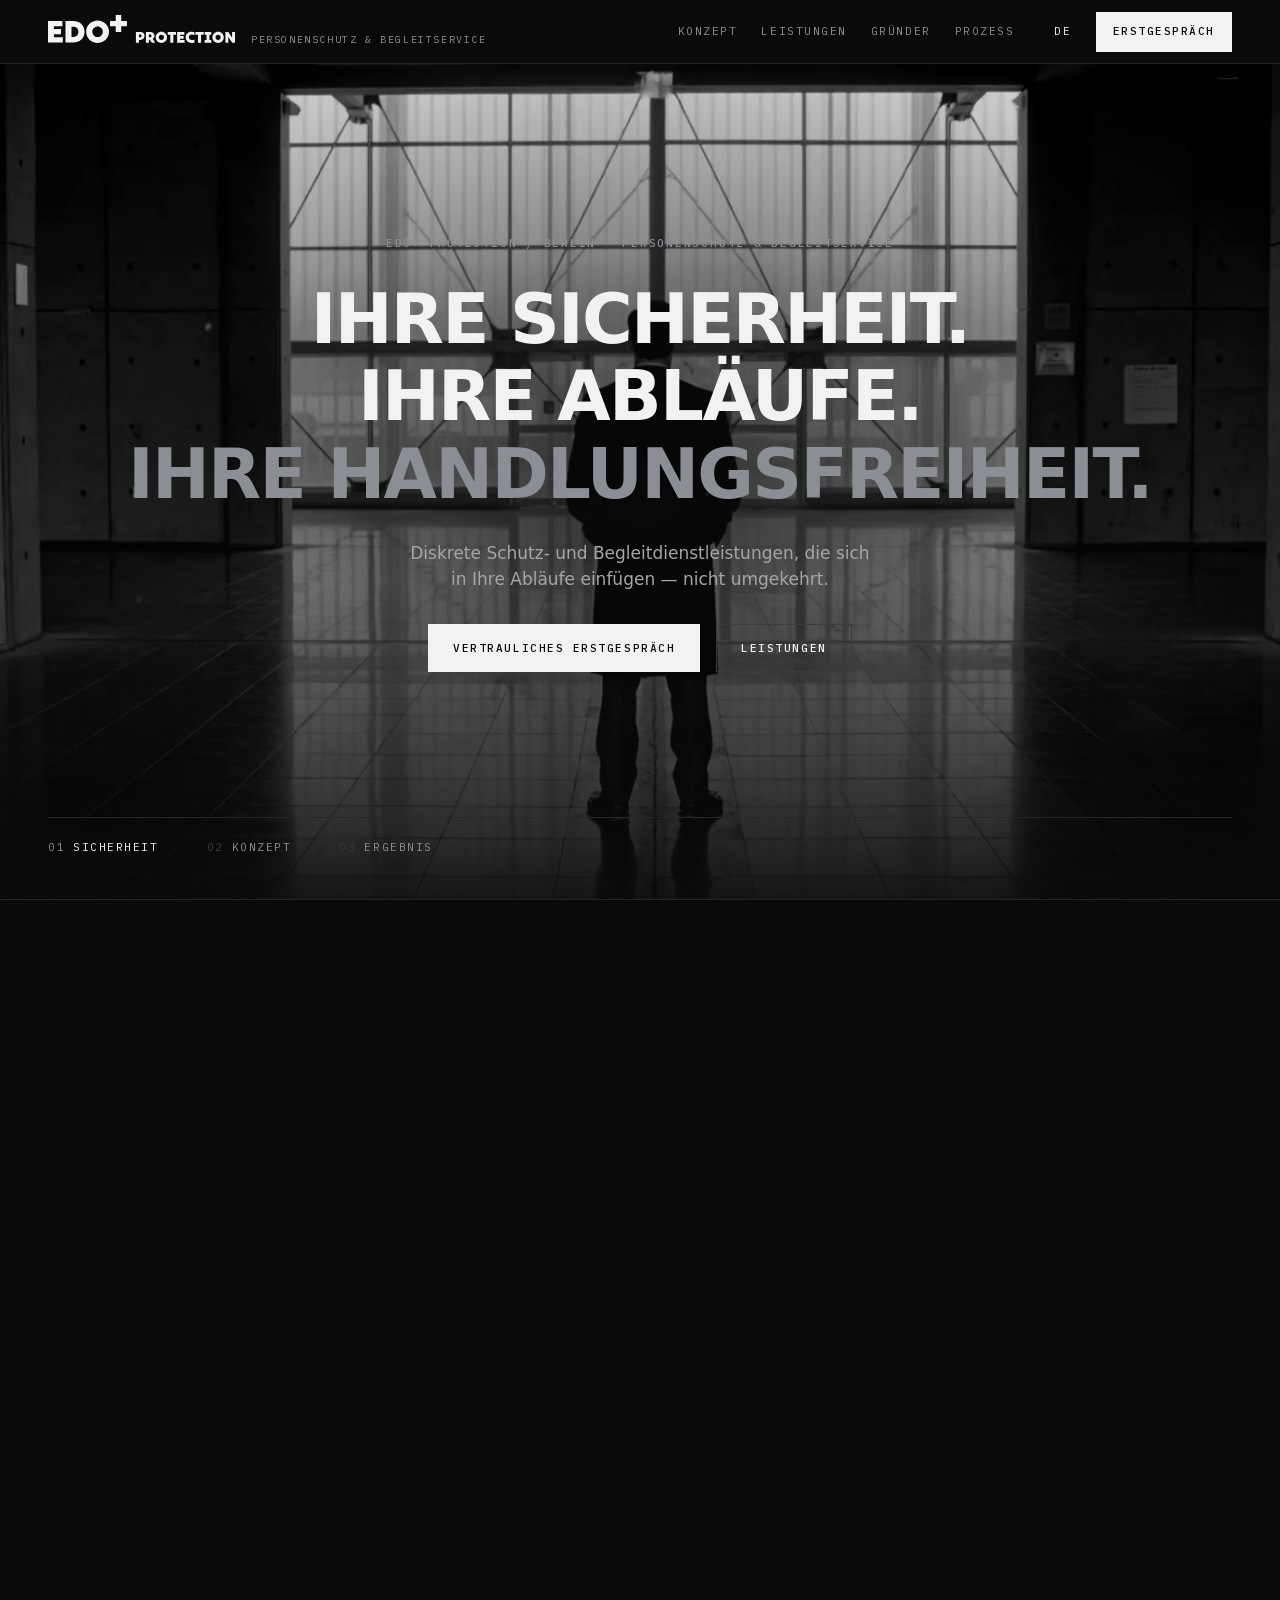
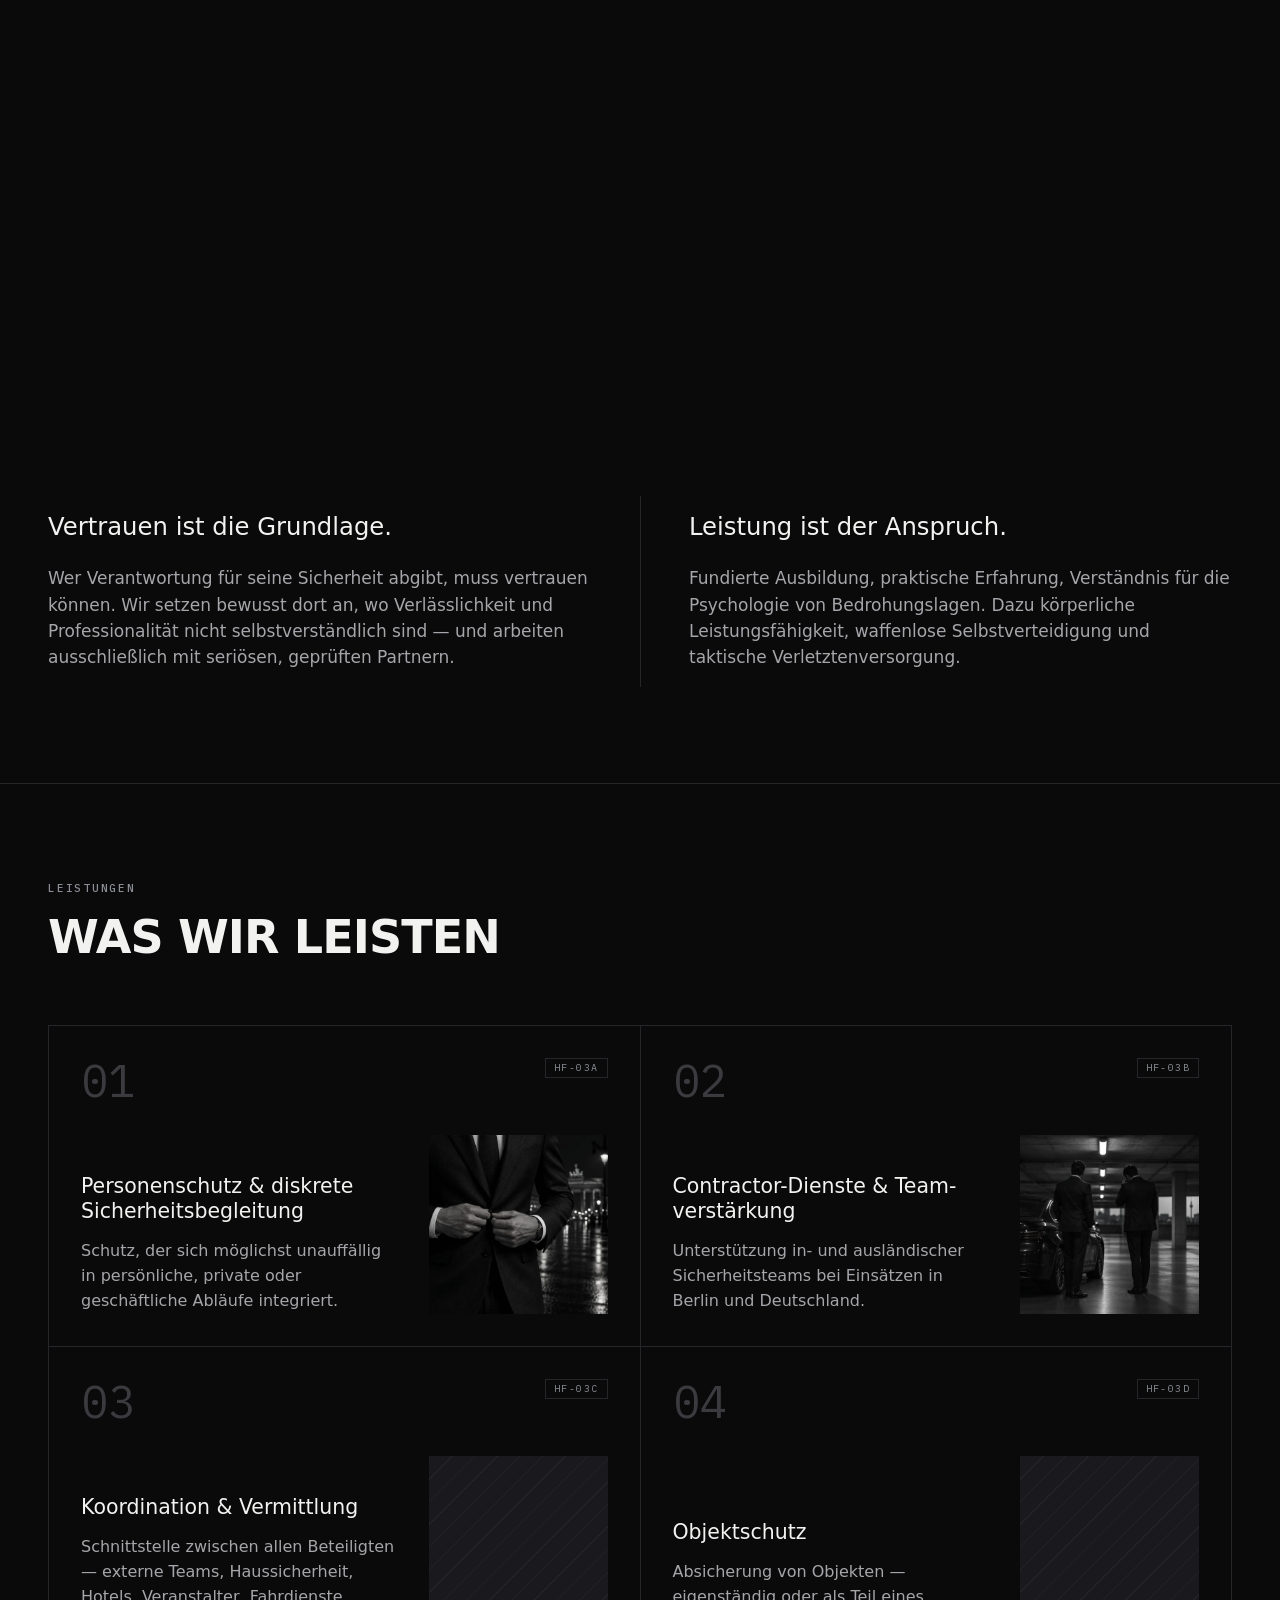
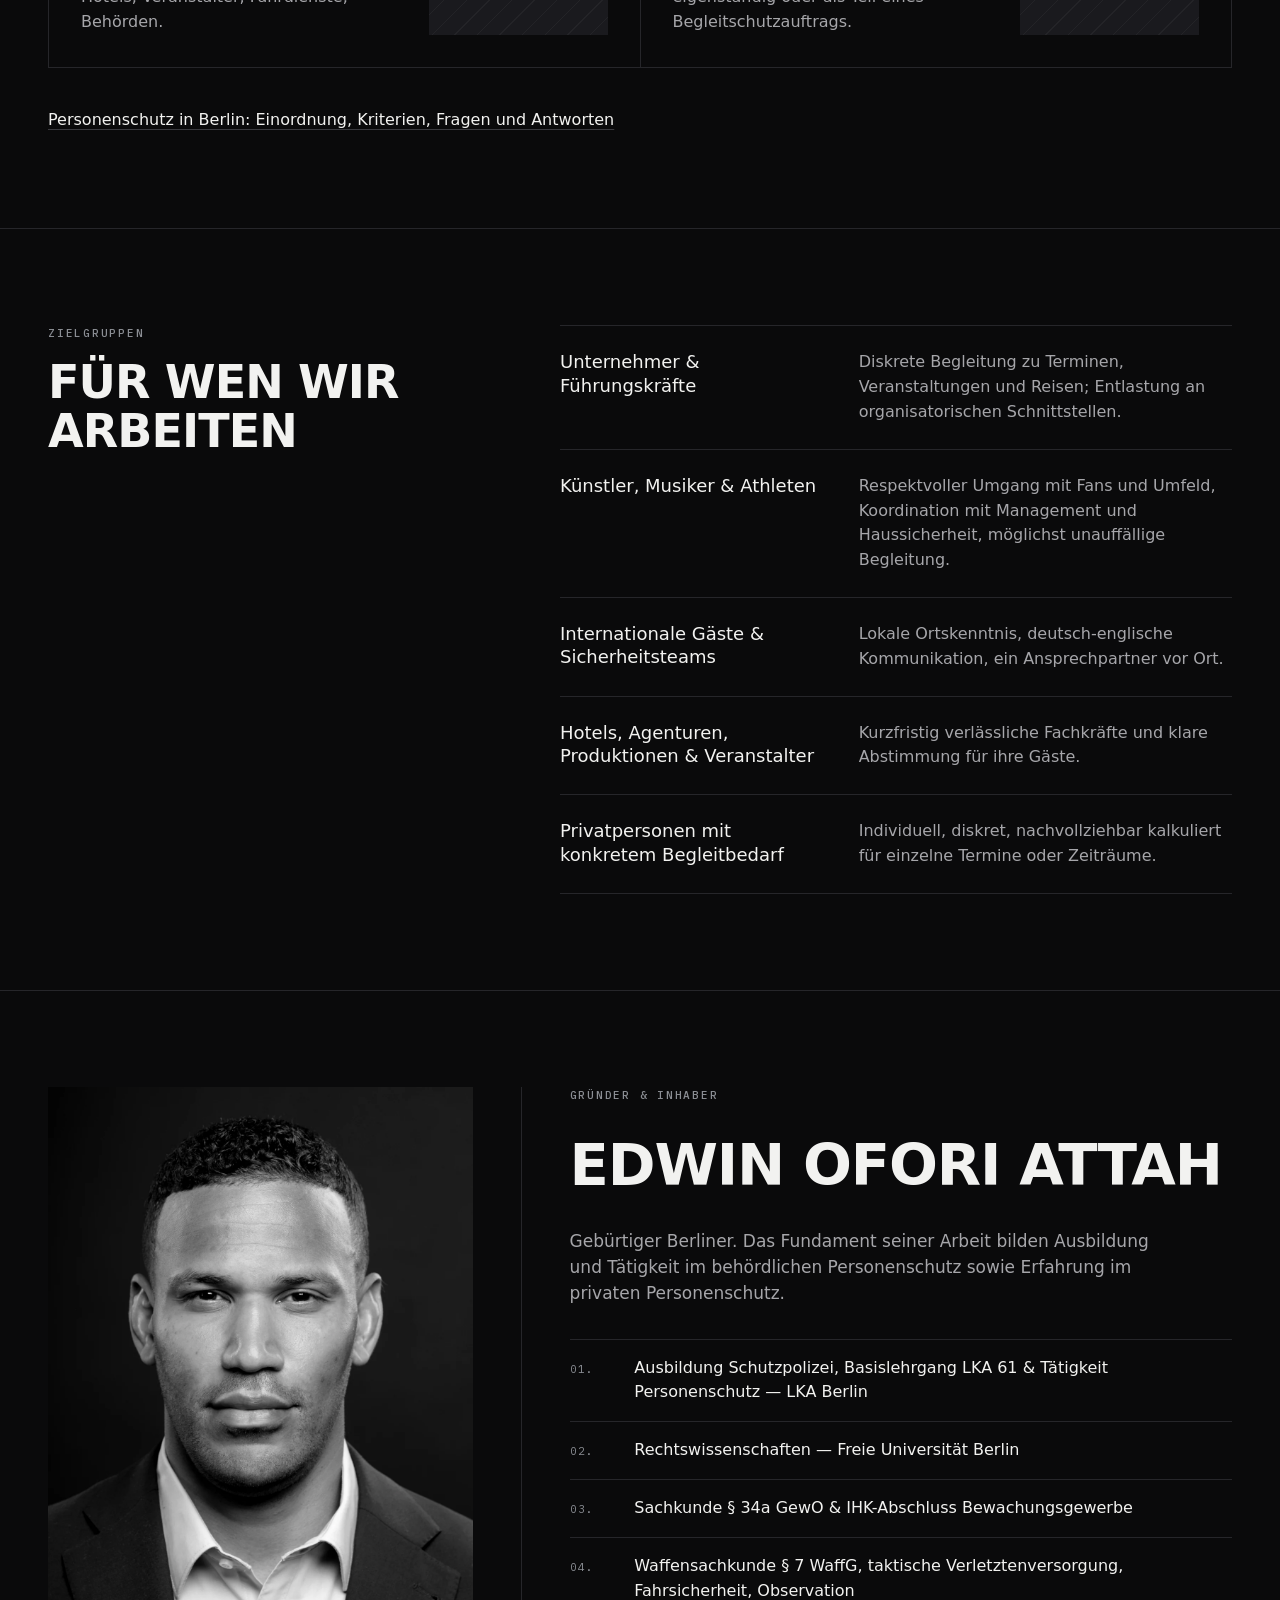
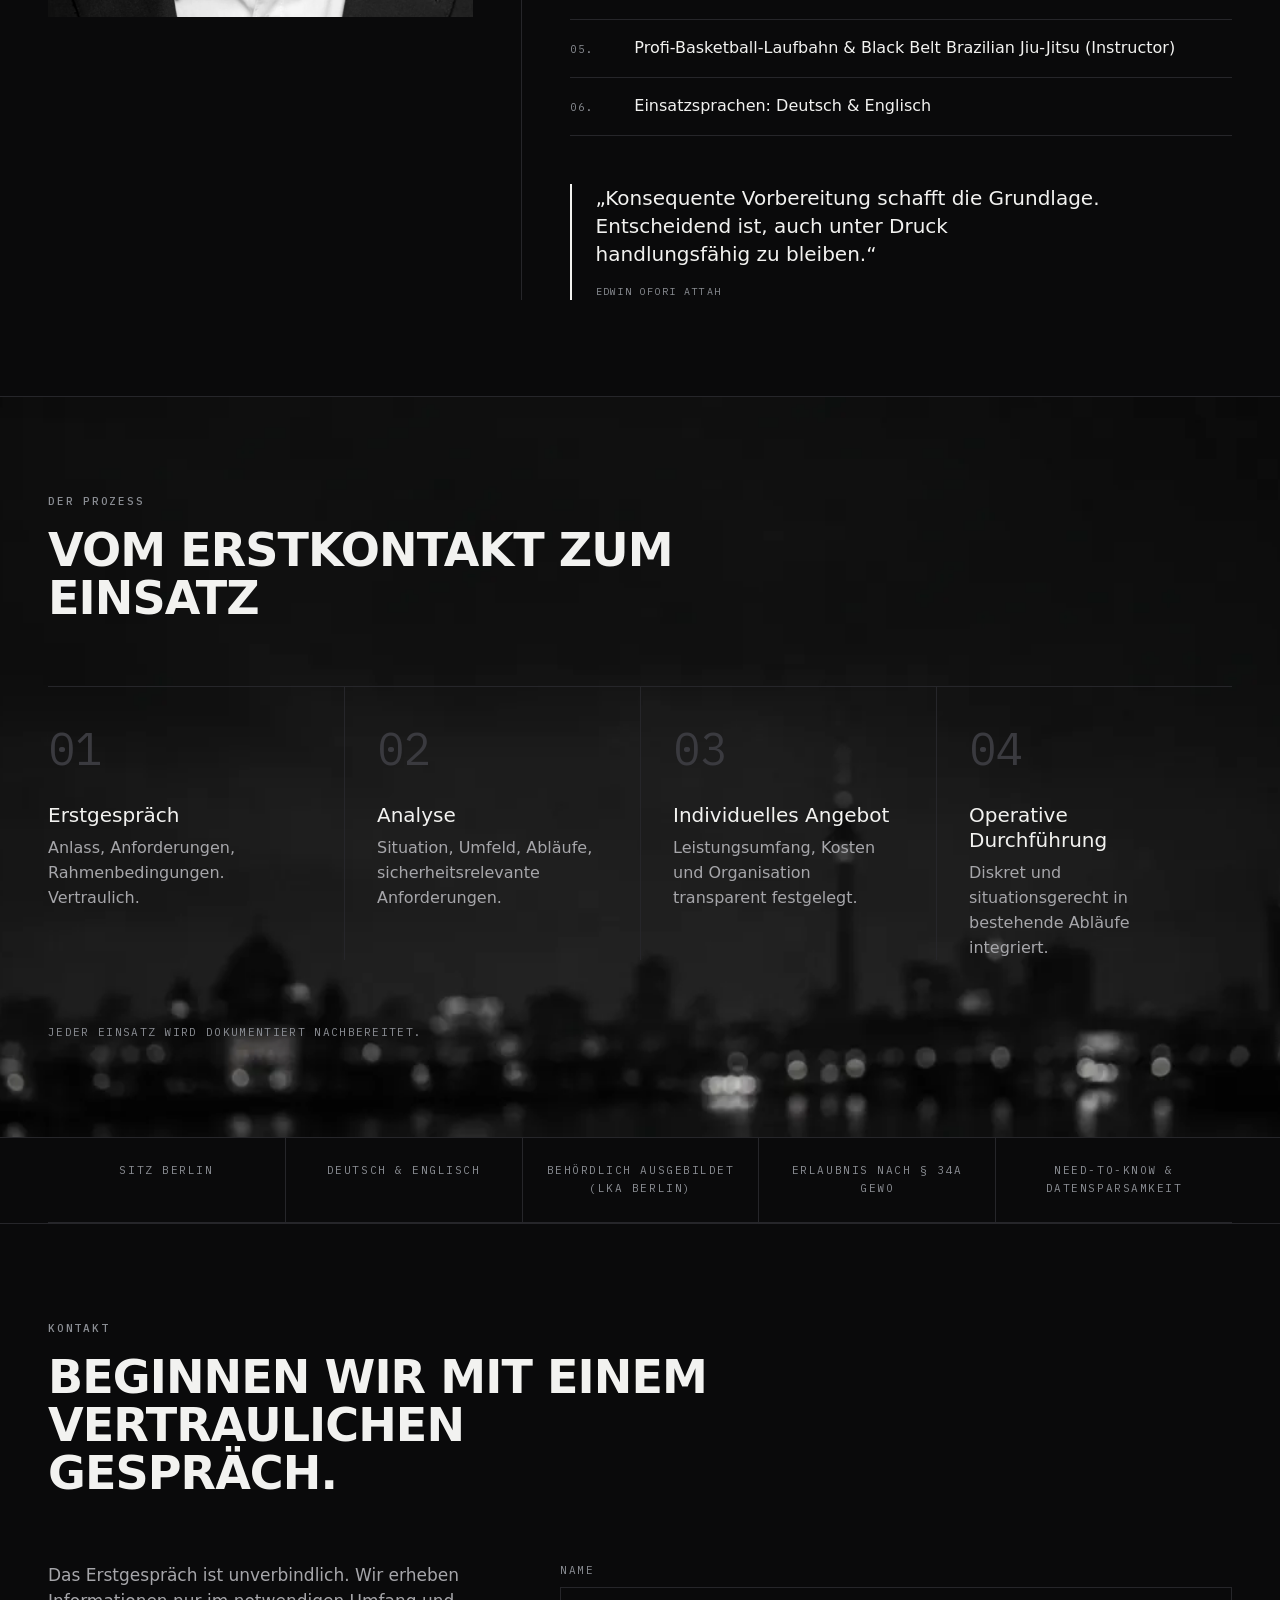
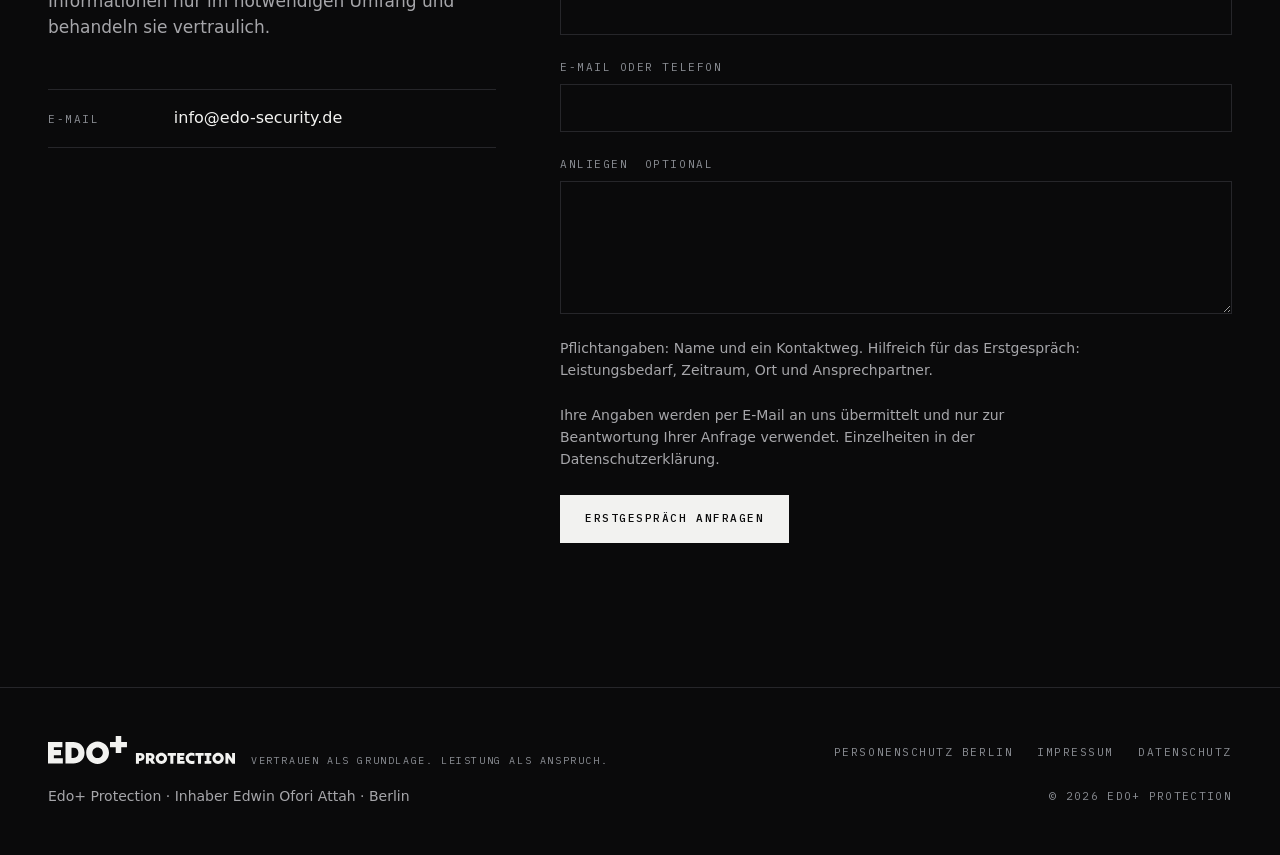
==== commit d69a66c6: "Logo Originalvektoren" ====
--- a/index.html
+++ b/index.html
@@ -9,7 +9,7 @@
   <meta name="theme-color" content="#0A0A0B">
   <meta name="color-scheme" content="dark">
   <!-- Favicon: the E of Edwin's logo on ink, inline (no request); ICO + touch icon from assets/brand (tools/build_brand.py). -->
-  <link rel="icon" type="image/svg+xml" href="data:image/svg+xml,%3Csvg%20xmlns='http://www.w3.org/2000/svg'%20viewBox='0%200%2032%2032'%20width='32'%20height='32'%3E%3Crect%20width='32'%20height='32'%20fill='%230A0A0B'/%3E%3Cpath%20fill='%23F2F2F0'%20transform='translate(9.43%201.23)%20scale(0.06990)'%20d='M0%20211.33L0%2074L90.75%2074.01C147.35%2074.01%20181.69%2074.13%20182%2074.33C182.44%2074.6%20182.51%2078.84%20182.59%20108.55C182.66%20135.59%20182.59%20142.51%20182.25%20142.72C182.02%20142.87%20157.8%20142.99%20128.44%20142.99C94.86%20143%2074.97%20143.12%2074.84%20143.32C74.58%20143.74%2074.59%20176.37%2074.85%20176.63C74.96%20176.74%2095.18%20176.91%20119.78%20177L164.5%20177.17L164.58%20210.31C164.65%20236.61%20164.58%20243.51%20164.25%20243.72C164.02%20243.87%20143.85%20243.99%20119.44%20243.99C91.68%20244%2074.97%20244.12%2074.84%20244.32C74.74%20244.49%2074.65%20252.47%2074.65%20262.04C74.65%20275.79%2074.74%20279.51%2075.07%20279.72C75.31%20279.87%20100.62%20279.99%20131.33%20279.99C162.04%20280%20187.35%20280%20187.58%20280C187.91%20280%20188%20286.98%20188%20313.81C188%20332.4%20187.91%20347.85%20187.8%20348.14C187.61%20348.62%20179.02%20348.67%2093.8%20348.67L0%20348.67L0%20211.33Z'/%3E%3C/svg%3E">
+  <link rel="icon" type="image/svg+xml" href="data:image/svg+xml,%3Csvg%20xmlns='http://www.w3.org/2000/svg'%20viewBox='0%200%2032%2032'%20width='32'%20height='32'%3E%3Crect%20width='32'%20height='32'%20fill='%230A0A0B'/%3E%3Cpath%20fill='%23F2F2F0'%20transform='translate(-5.64%20-3.5)%20scale(0.09054)'%20d='M%20311.758977,321.44726%20L%20166.352631,321.44726%20L%20166.352631,109.375571%20L%20307.556696,109.375571%20L%20307.556696,162.315942%20L%20223.871552,162.315942%20L%20223.871552,188.757961%20L%20293.555928,188.757961%20L%20293.555928,240.515084%20L%20223.871552,240.515084%20L%20223.871552,268.406415%20L%20311.758977,268.406415%20L%20311.758977,321.447259%20Z'/%3E%3C/svg%3E">
   <link rel="alternate icon" href="assets/brand/edo-favicon.ico" sizes="16x16 32x32 48x48">
   <link rel="apple-touch-icon" href="assets/brand/edo-apple-touch-icon.png">
 
@@ -101,7 +101,7 @@
   <header class="site-header">
     <div class="site-header__inner">
       <a class="brand" href="#top" aria-label="Edo+ Protection — zum Seitenanfang">
-        <img class="brand__logo" src="assets/brand/edo-plus-protection-horizontal-paper.svg" alt="" width="2367" height="354" decoding="async">
+        <img class="brand__logo" src="assets/brand/edo-plus-protection-horizontal-paper.svg" alt="" width="1833" height="274" decoding="async">
         <span class="brand__sub">Personenschutz &amp; Begleitservice</span>
       </a>
 
@@ -517,7 +517,7 @@
   <footer class="site-footer">
     <div class="site-footer__grid">
       <p class="brand brand--footer">
-        <img class="brand__logo" src="assets/brand/edo-plus-protection-horizontal-paper.svg" alt="Edo+ Protection" width="2367" height="354" loading="lazy" decoding="async">
+        <img class="brand__logo" src="assets/brand/edo-plus-protection-horizontal-paper.svg" alt="Edo+ Protection" width="1833" height="274" loading="lazy" decoding="async">
         <span class="brand__sub">Vertrauen als Grundlage. Leistung als Anspruch.</span>
       </p>
       <ul class="site-footer__links" role="list">
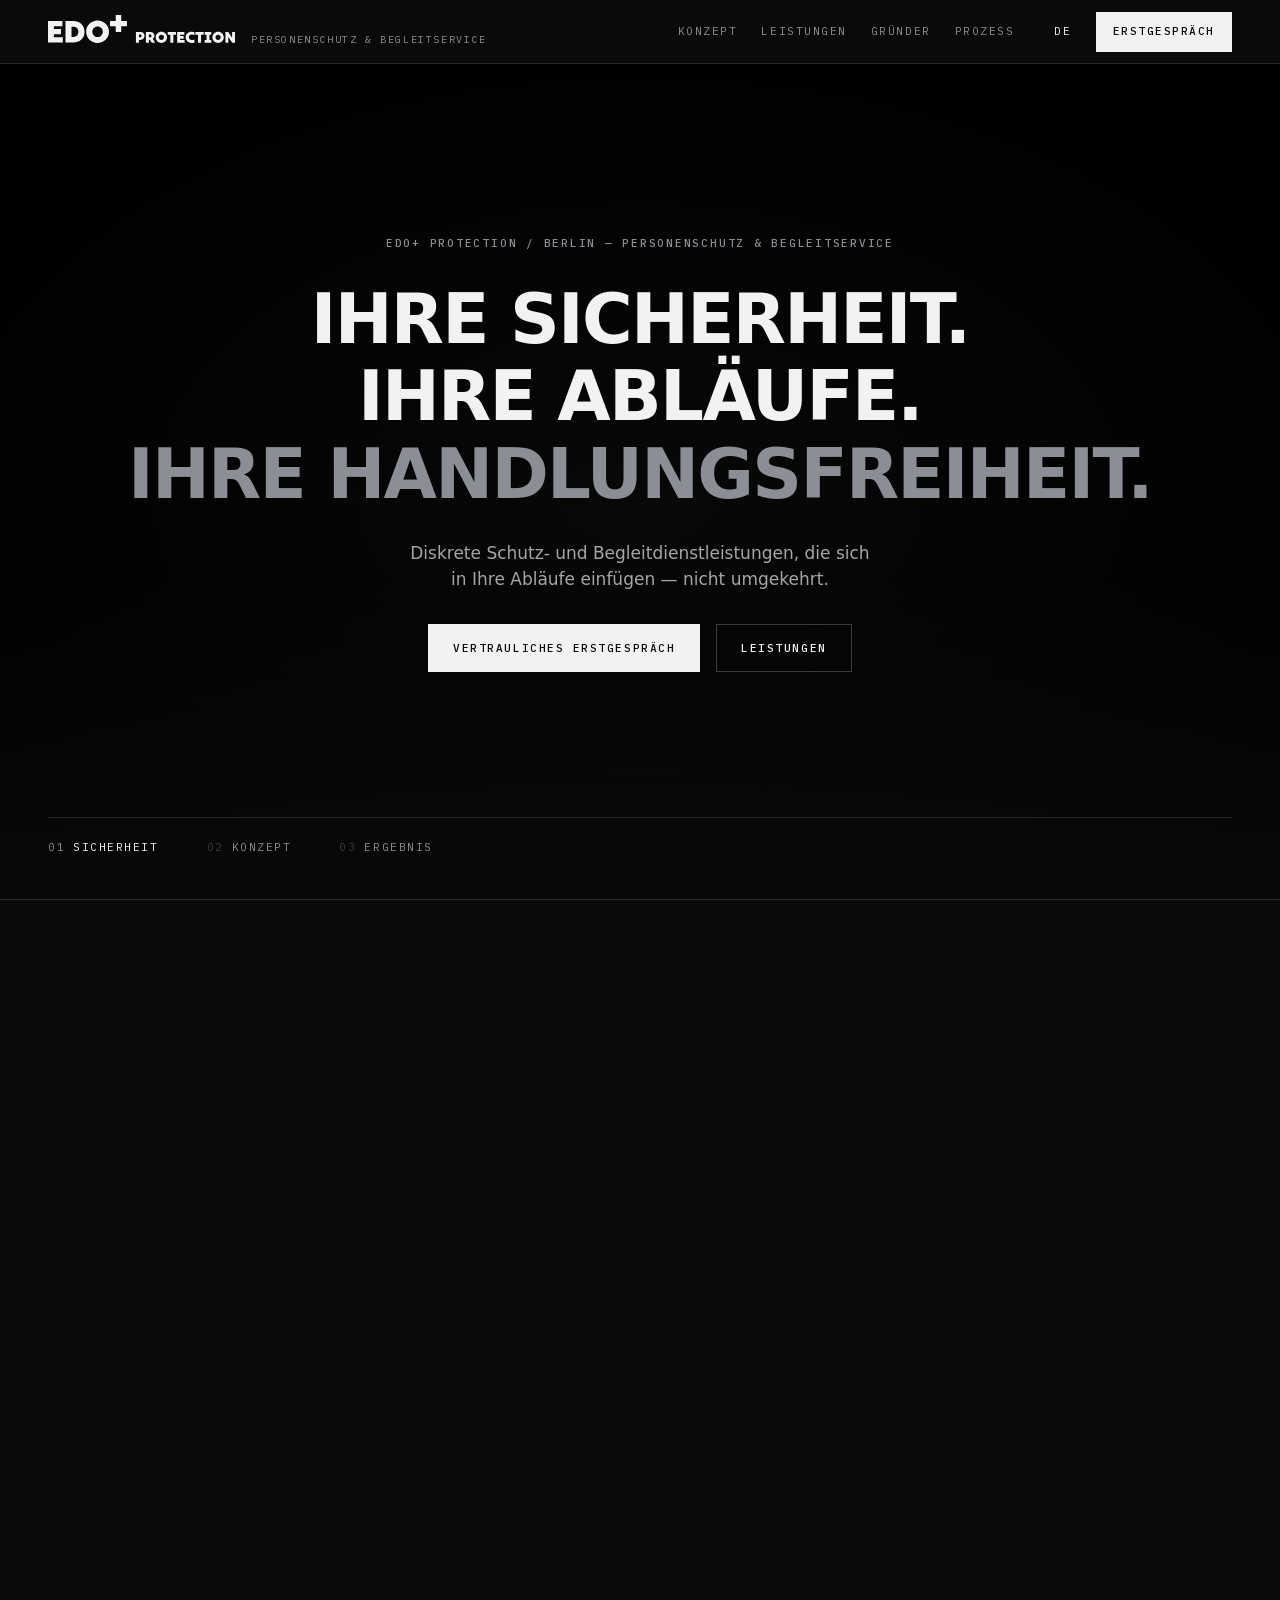
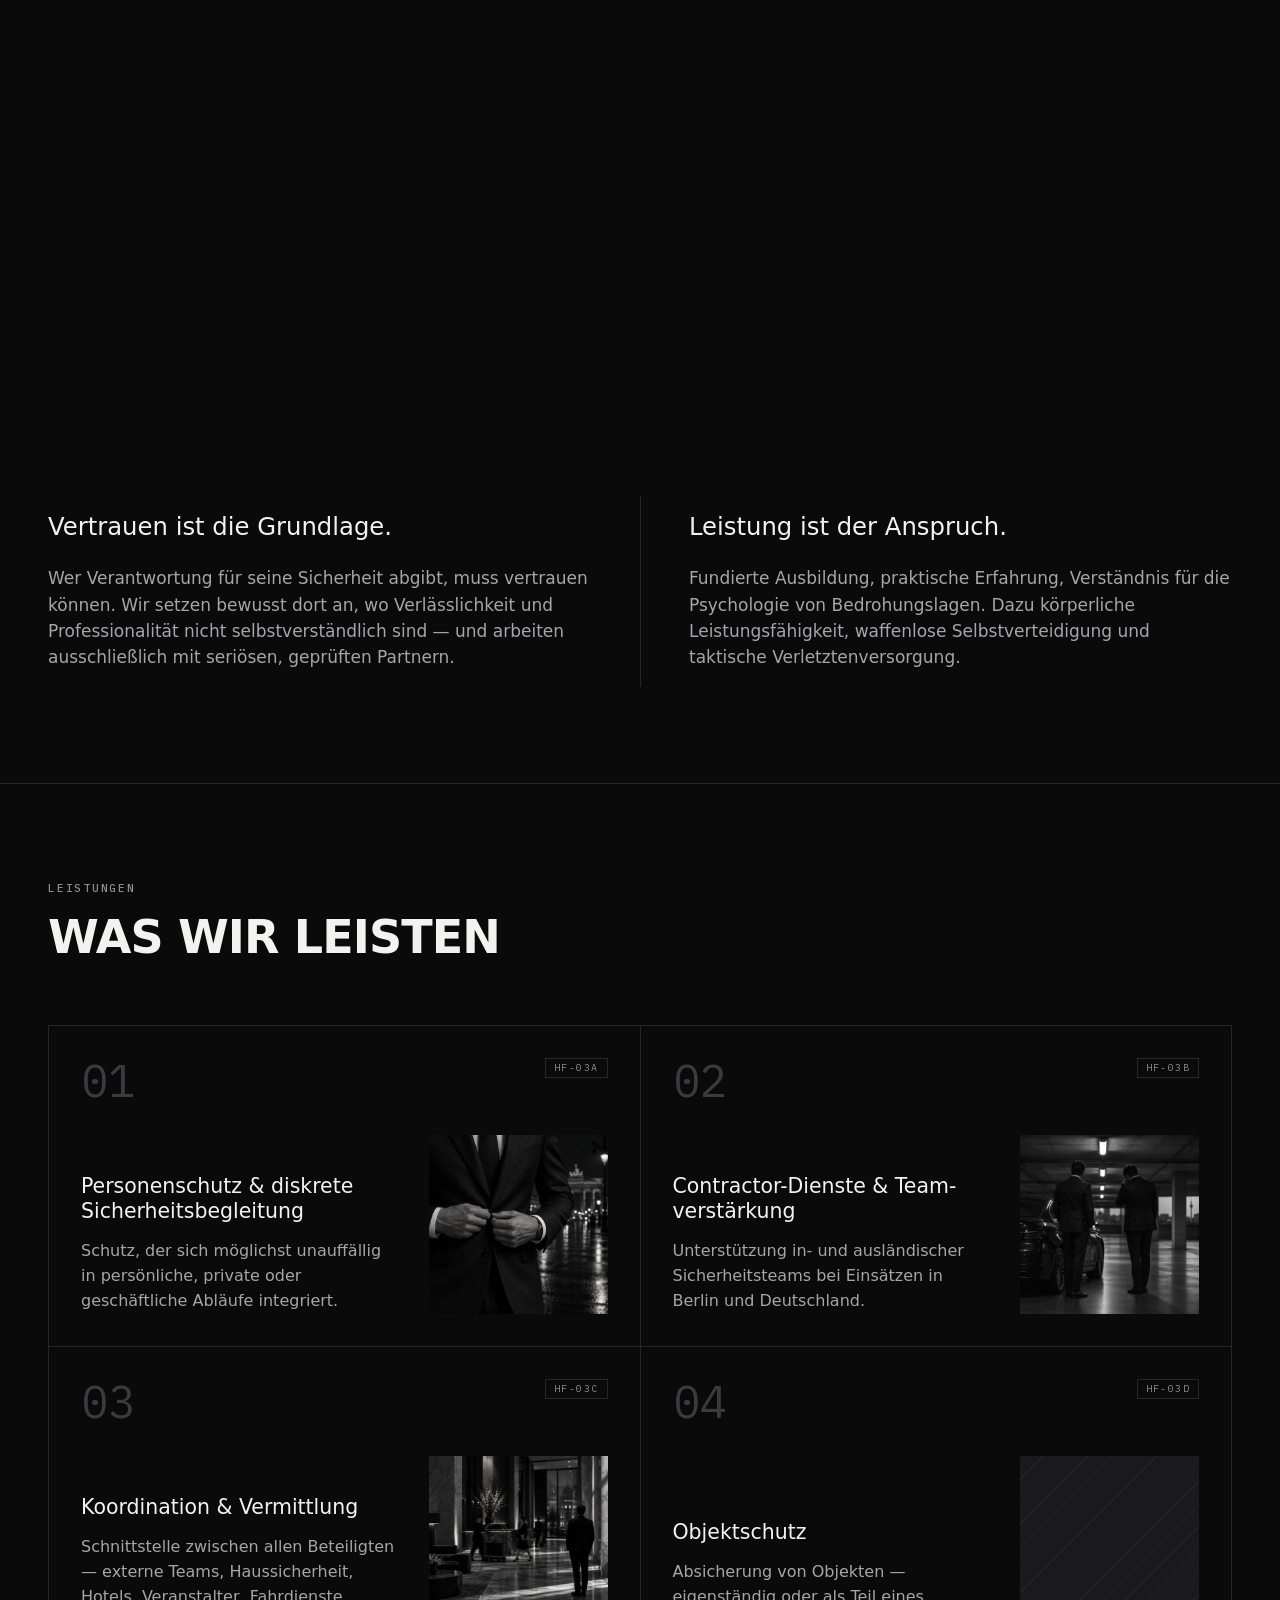
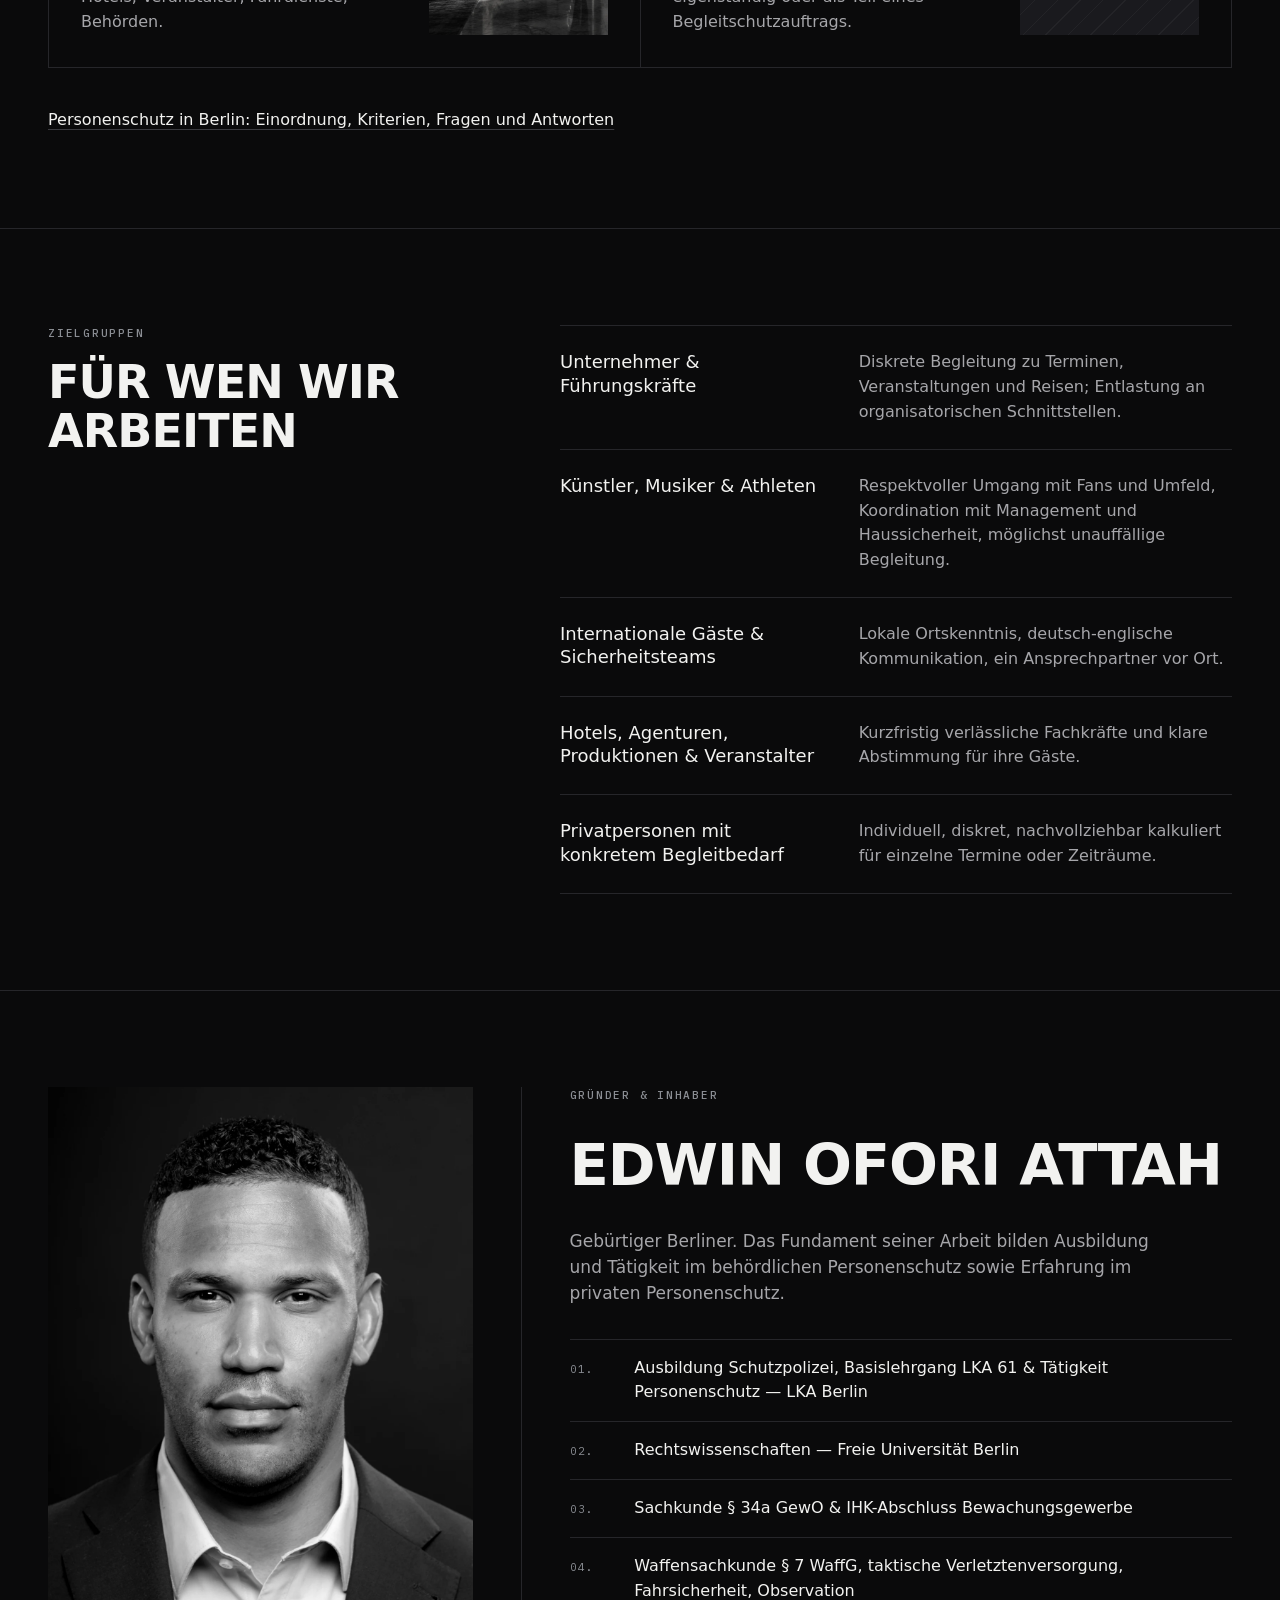
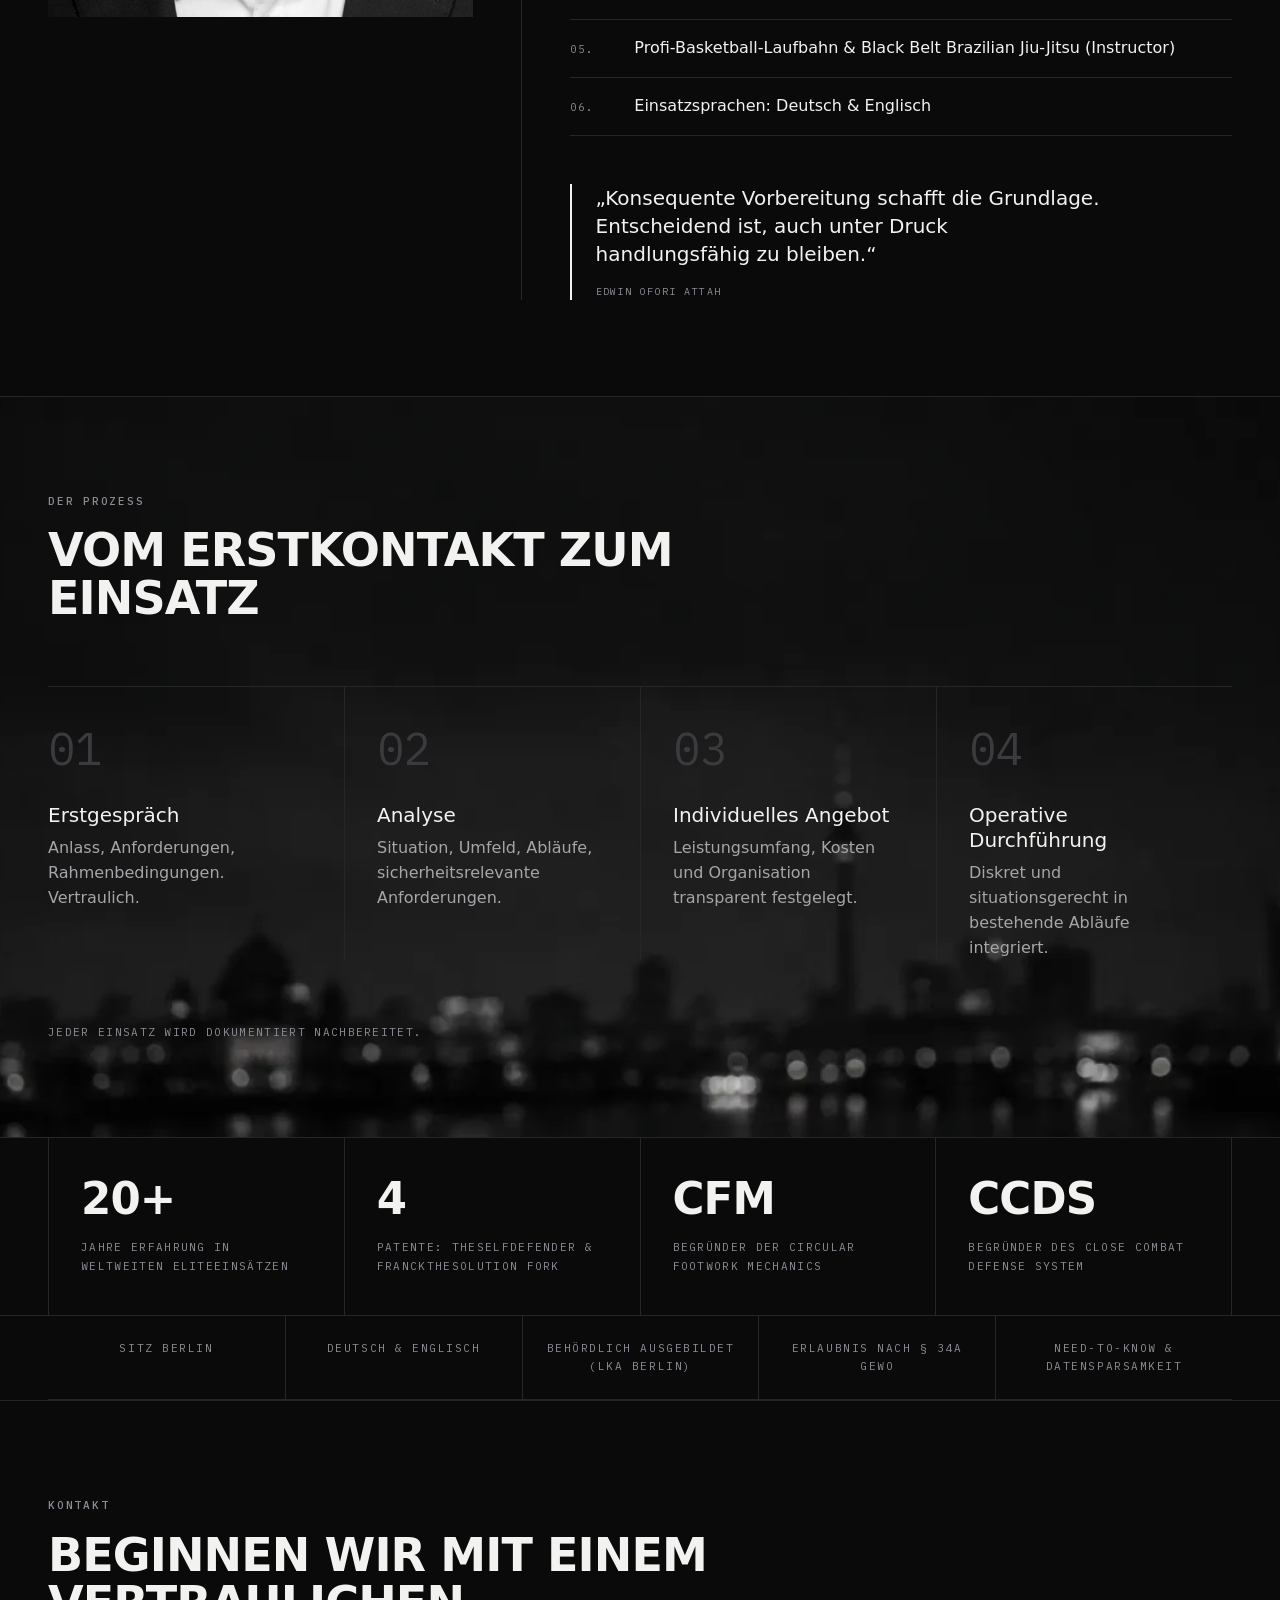
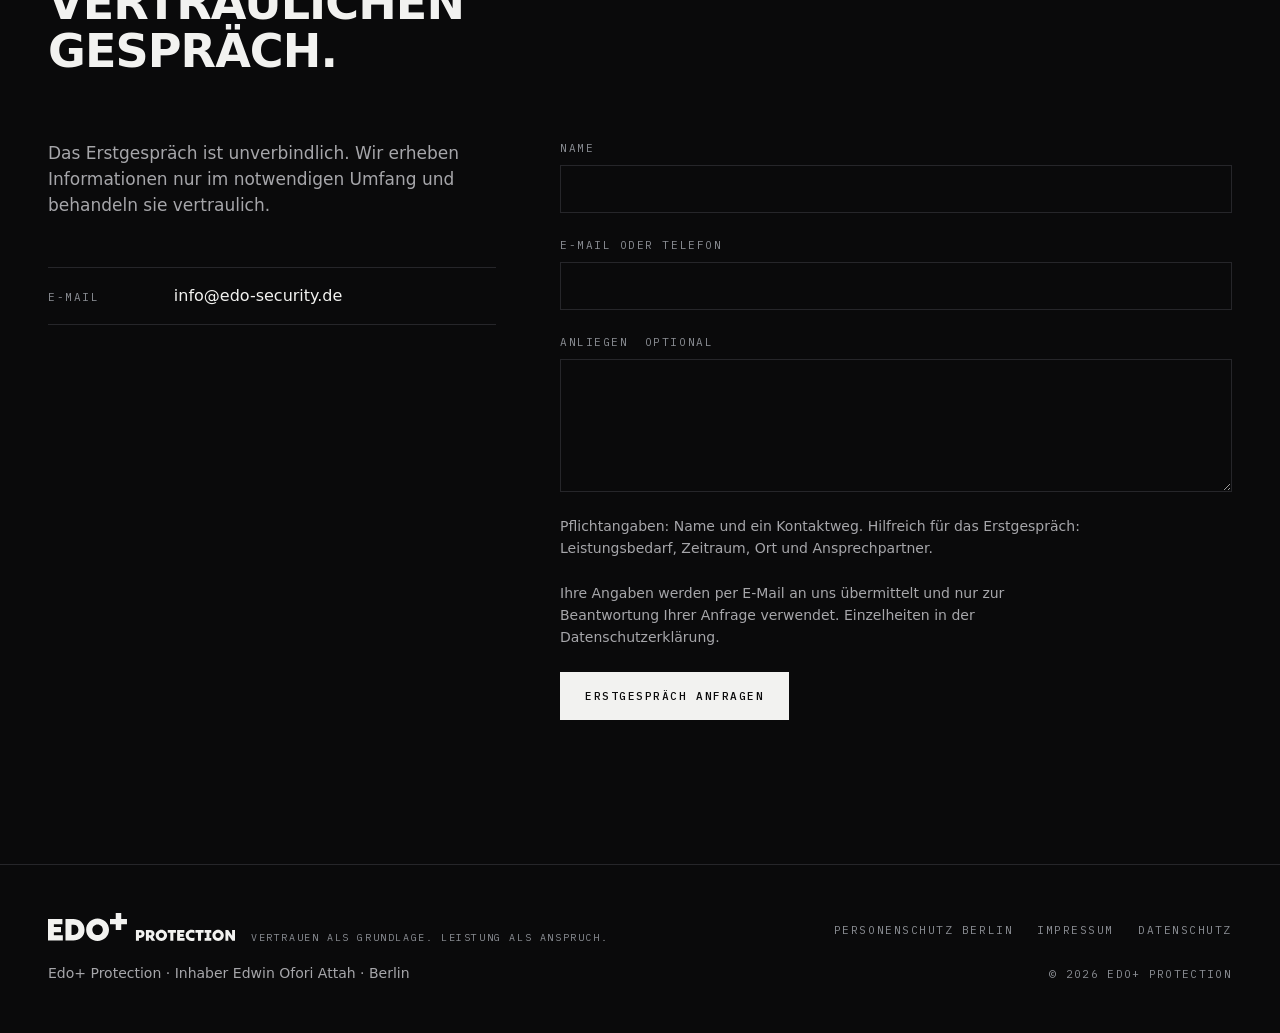
==== commit 294d42c2: "Kennzahlen" ====
--- a/index.html
+++ b/index.html
@@ -33,7 +33,7 @@
   <link rel="preload" as="font" type="font/woff2" crossorigin href="assets/fonts/ibm-plex-mono-400-latin.woff2">
 
   <!-- ?v=N on the site's own CSS/JS: bump together with every change so browsers never pair a fresh page with a cached stylesheet. -->
-  <link rel="stylesheet" href="styles.css?v=24">
+  <link rel="stylesheet" href="styles.css?v=25">
   <!-- Poster frame first: same URL (incl. ?v=) as script.js HF01_FRAME_PATH(1), so the scrub reuses the cache entry. -->
   <link rel="preload" as="image" href="assets/hf01/frame_0001.webp?v=3" fetchpriority="high">
 
@@ -88,7 +88,7 @@
        makes no third-party request at all; the site script follows, all deferred, executed in order. -->
   <script defer src="assets/vendor/gsap/gsap.min.js"></script>
   <script defer src="assets/vendor/gsap/ScrollTrigger.min.js"></script>
-  <script defer src="script.js?v=24"></script>
+  <script defer src="script.js?v=25"></script>
 </head>
 
 <body>
@@ -437,6 +437,31 @@
       </div>
 
       <p class="footnote reveal">Jeder Einsatz wird dokumentiert nachbereitet.</p>
+    </section>
+
+    <!-- ====================================================================
+         6b. KENNZAHLEN — four figures Edwin supplied on 2026-10-12 (via Kyung, confirmed as his own); shared with the landing page
+         ==================================================================== -->
+    <section class="stats" aria-labelledby="stats-title">
+      <h2 class="visually-hidden" id="stats-title">Kennzahlen</h2>
+      <ul class="stats__grid" role="list" data-reveal-group>
+        <li class="stats__item reveal">
+          <p class="stats__figure">20+</p>
+          <p class="stats__label">Jahre Erfahrung in weltweiten Eliteeinsätzen</p>
+        </li>
+        <li class="stats__item reveal">
+          <p class="stats__figure">4</p>
+          <p class="stats__label">Patente: TheSelfDefender &amp; FranckTheSolution Fork</p>
+        </li>
+        <li class="stats__item reveal">
+          <p class="stats__figure">CFM</p>
+          <p class="stats__label">Begründer der Circular Footwork Mechanics</p>
+        </li>
+        <li class="stats__item reveal">
+          <p class="stats__figure">CCDS</p>
+          <p class="stats__label">Begründer des Close Combat Defense System</p>
+        </li>
+      </ul>
     </section>
 
     <!-- ====================================================================
--- a/styles.css
+++ b/styles.css
@@ -852,6 +852,37 @@
   text-transform: uppercase;
   color: var(--dim);
 }
+
+/* 6.5b Stats — four figures above the facts bar: 1px grid like the services, figure in the headline face, label in mono */
+.stats { padding: 0 var(--pad-x); border-bottom: 1px solid var(--line); }
+.stats__grid {
+  display: grid;
+  grid-template-columns: repeat(4, minmax(0, 1fr));
+  gap: 1px;
+  background: var(--line);
+  border-left: 1px solid var(--line);
+  border-right: 1px solid var(--line);
+}
+.stats__item { background: var(--ink); padding: var(--s-5) var(--s-4); display: grid; gap: var(--s-2); align-content: start; min-width: 0; }
+.stats__figure {
+  font-weight: 700;
+  font-size: clamp(2.25rem, 3.4vw, 3.25rem);
+  line-height: 1;
+  letter-spacing: -0.02em;
+  text-transform: uppercase;
+  font-variant-numeric: tabular-nums;
+}
+.stats__label {
+  font-family: var(--font-mono);
+  font-size: 11px;
+  letter-spacing: 0.12em;
+  text-transform: uppercase;
+  line-height: 1.7;
+  color: var(--dim);
+  overflow-wrap: anywhere;      /* product names without spaces must not overflow the cell */
+}
+@media (max-width: 1023.98px) { .stats__grid { grid-template-columns: repeat(2, minmax(0, 1fr)); } }
+@media (max-width: 479.98px) { .stats__grid { grid-template-columns: 1fr; } .stats__item { padding: var(--s-4) var(--s-3); } }
 
 /* 6.6 Facts bar ---------------------------------------------------------- */
 .facts {
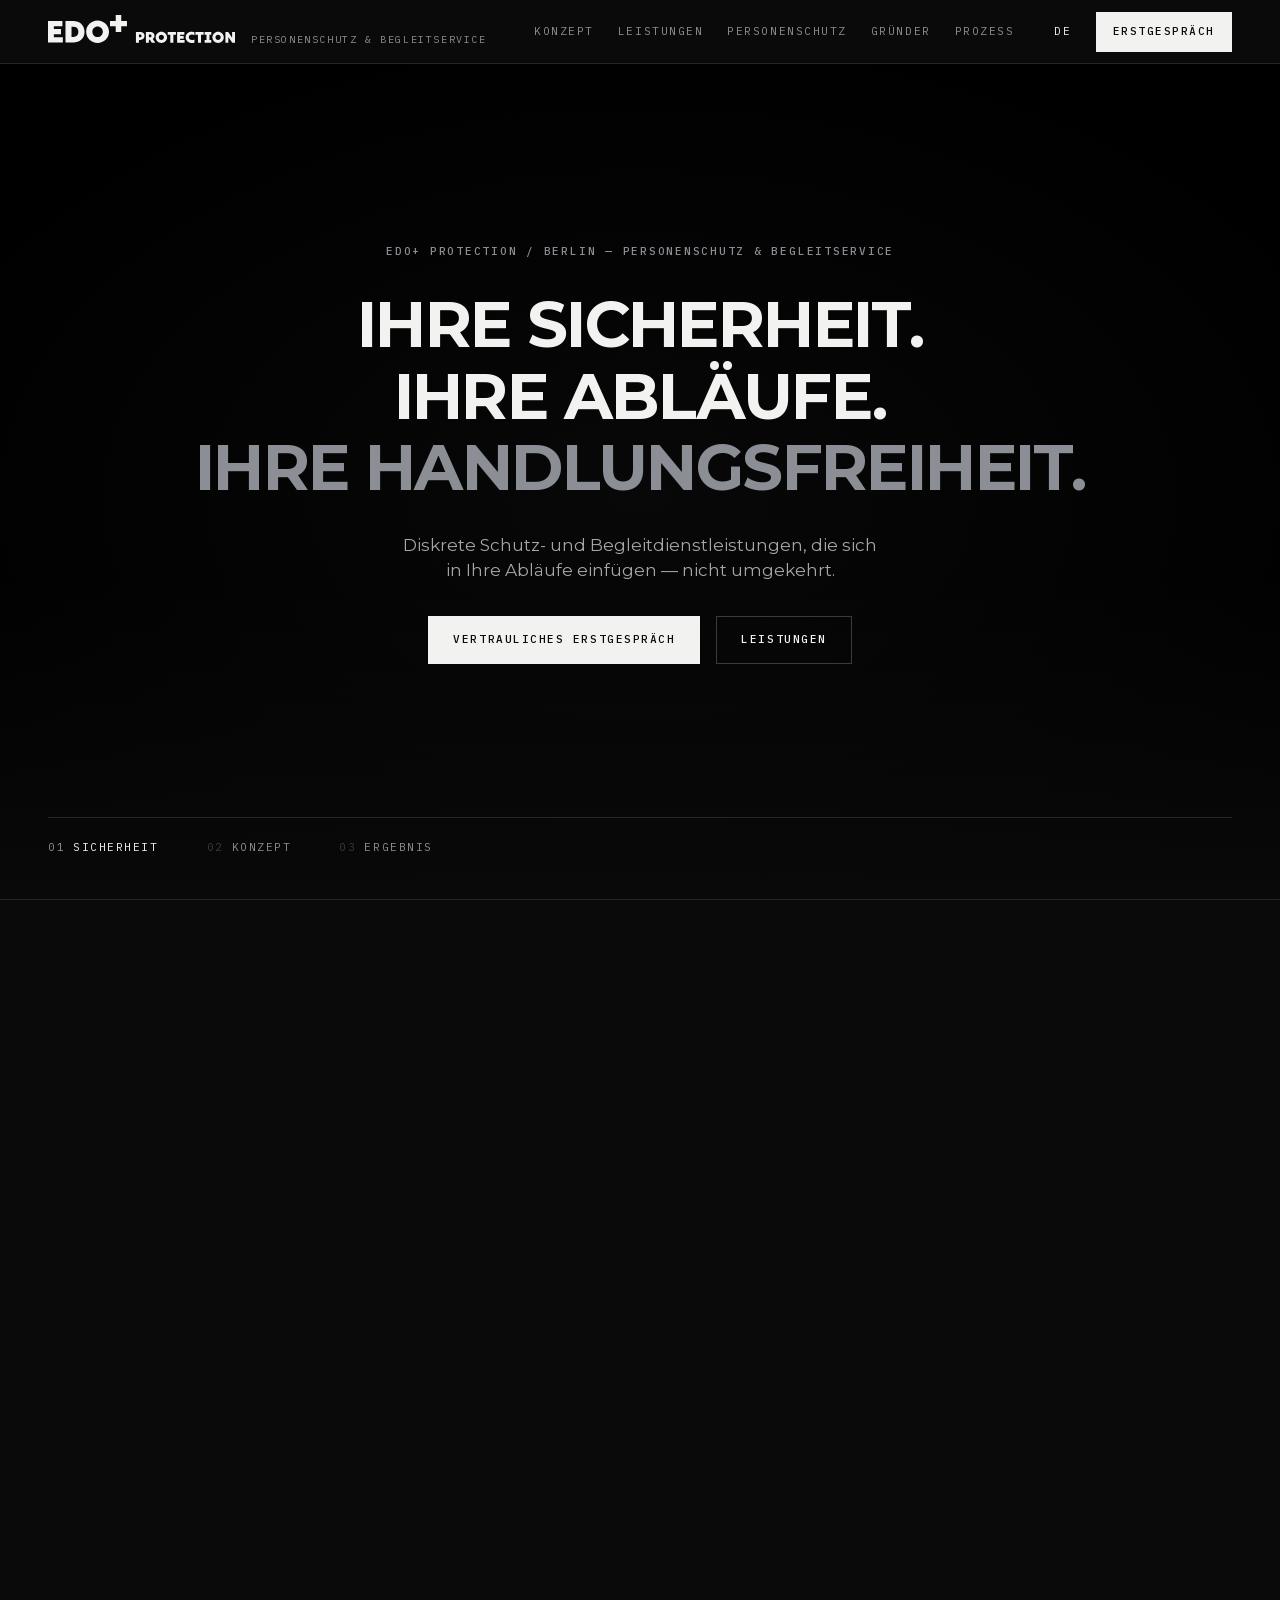
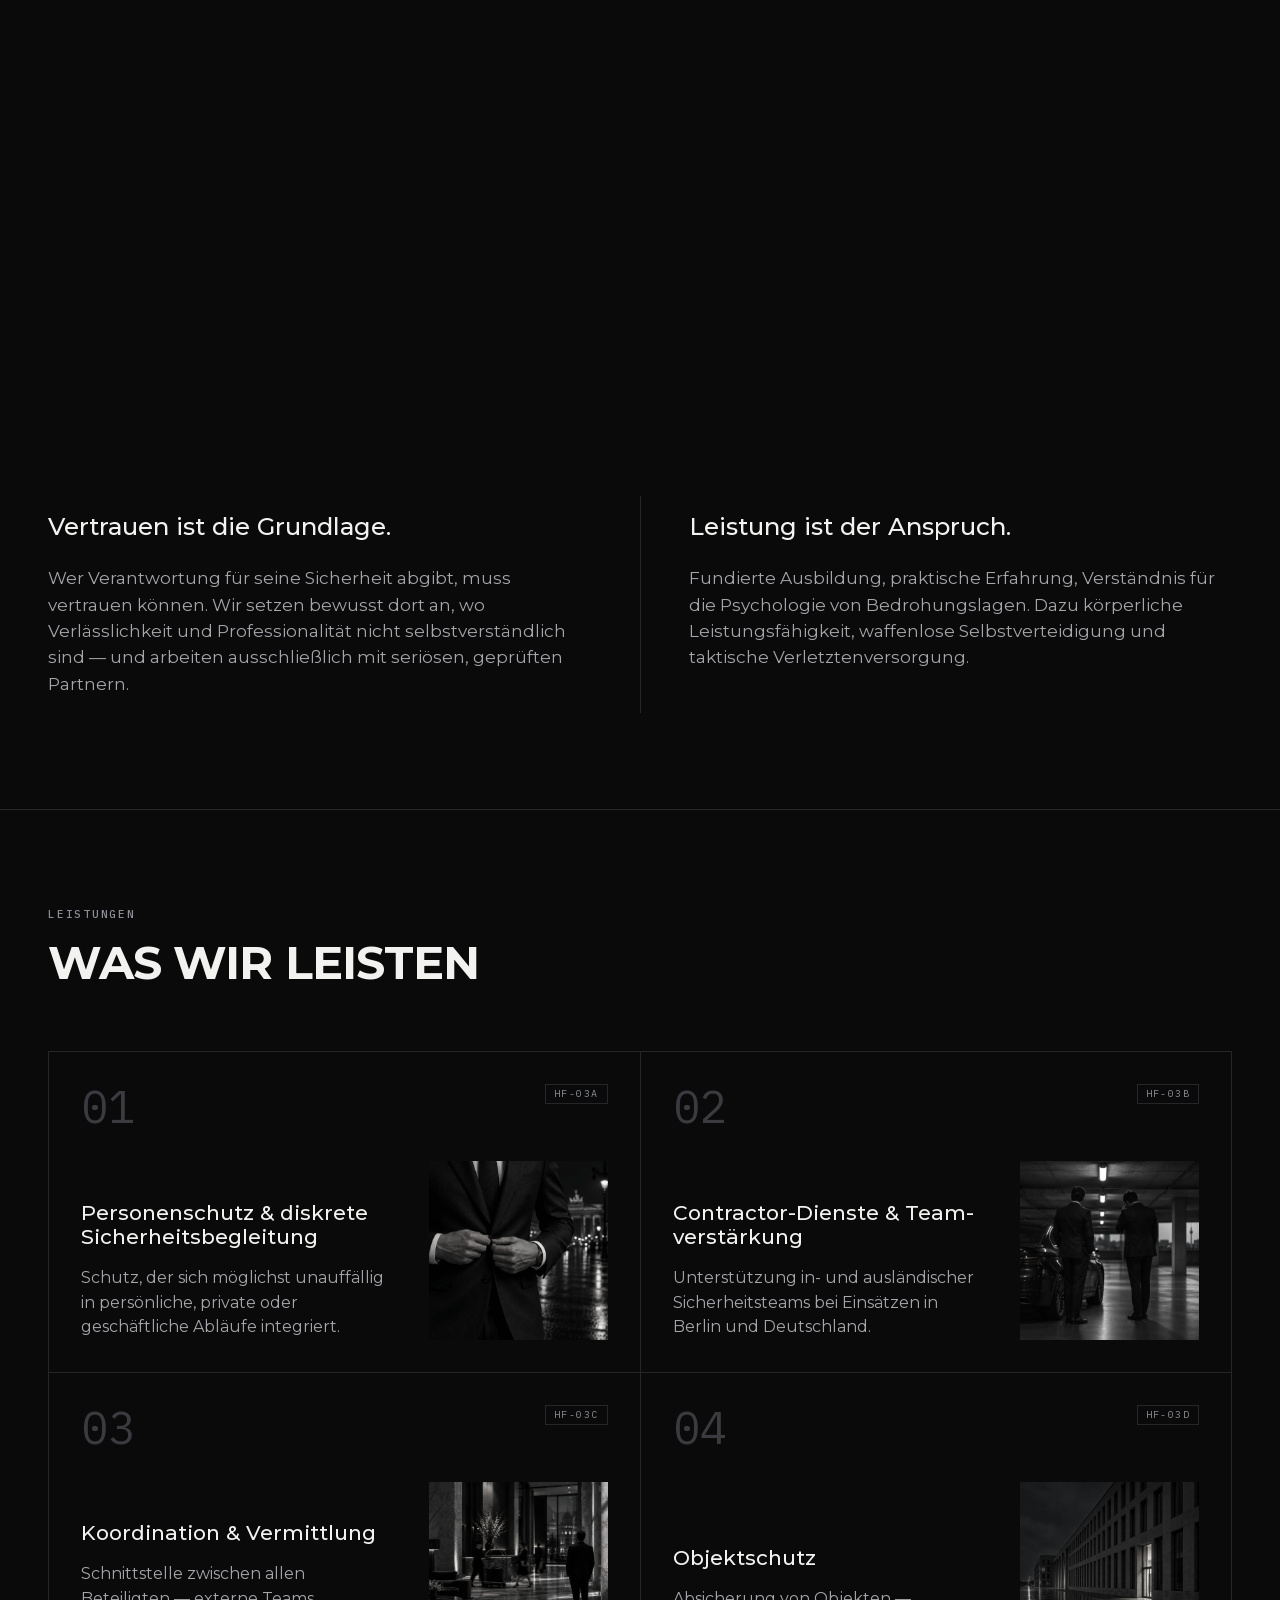
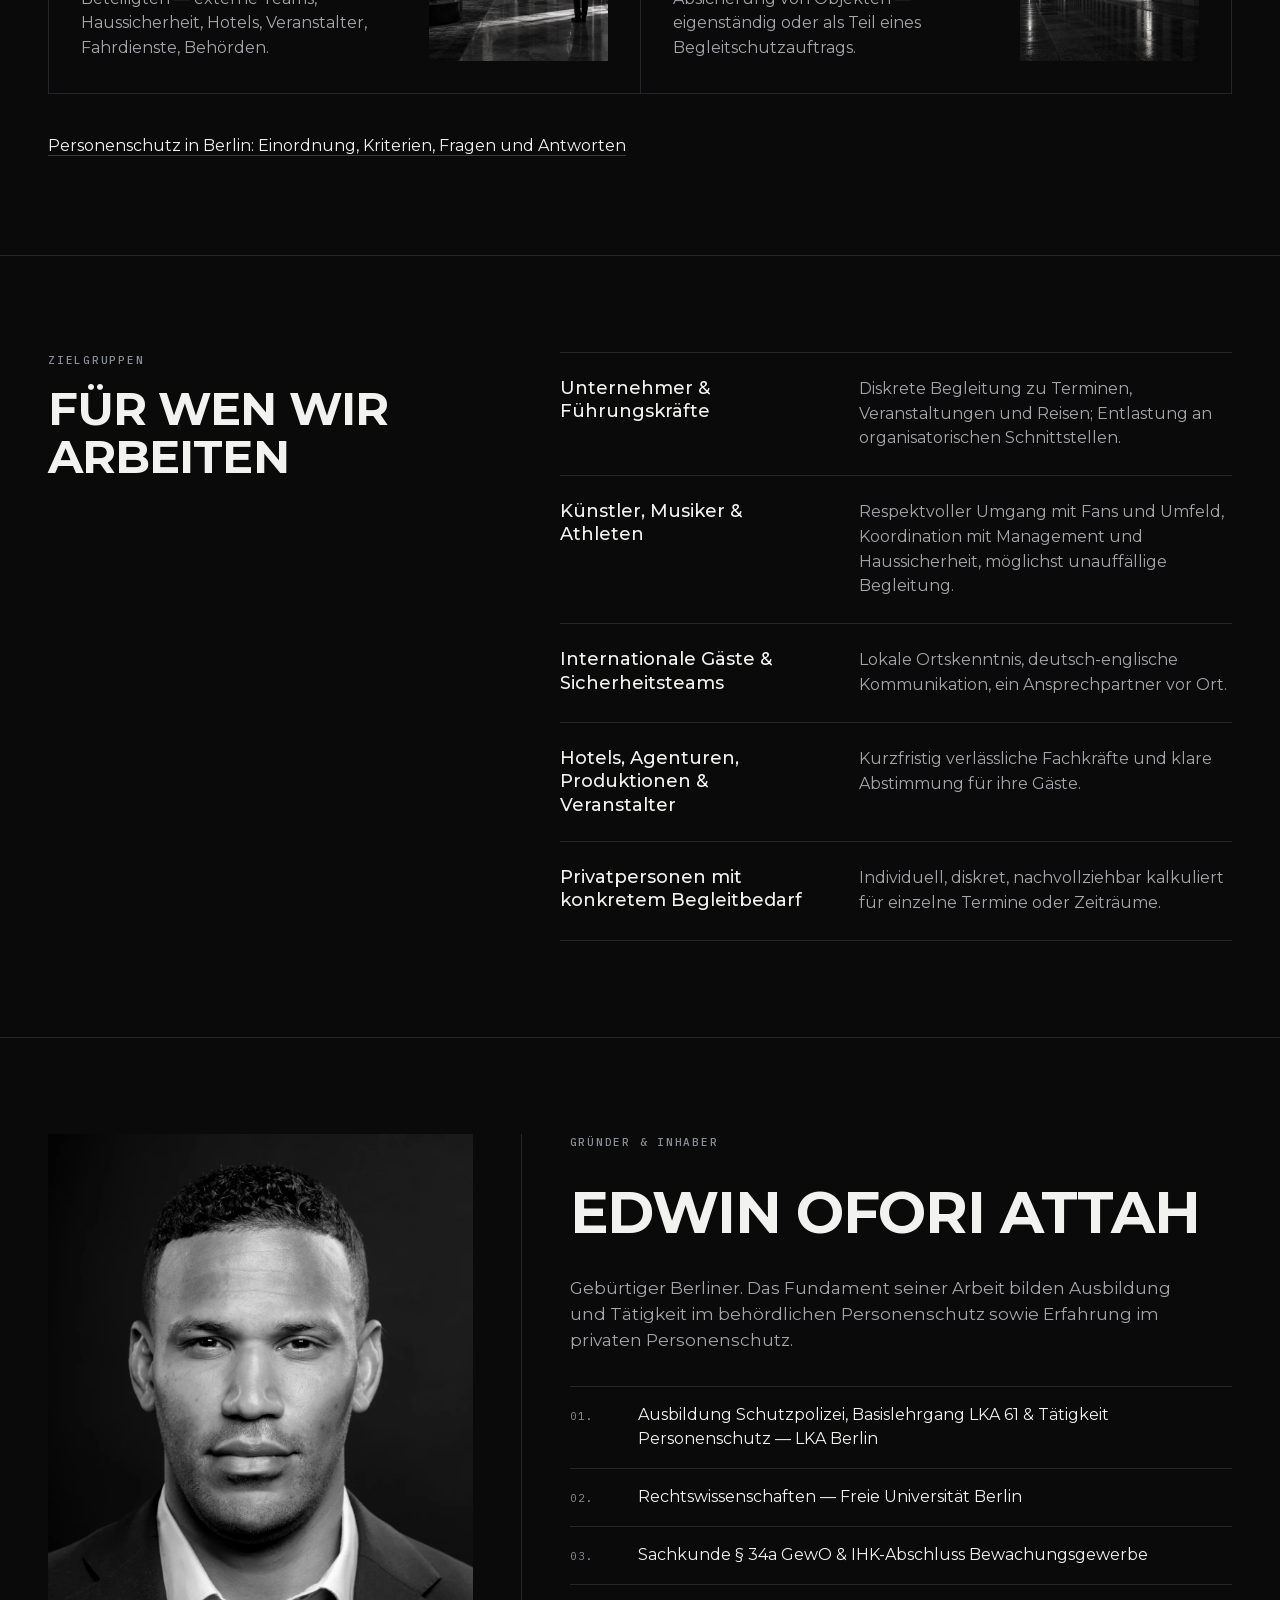
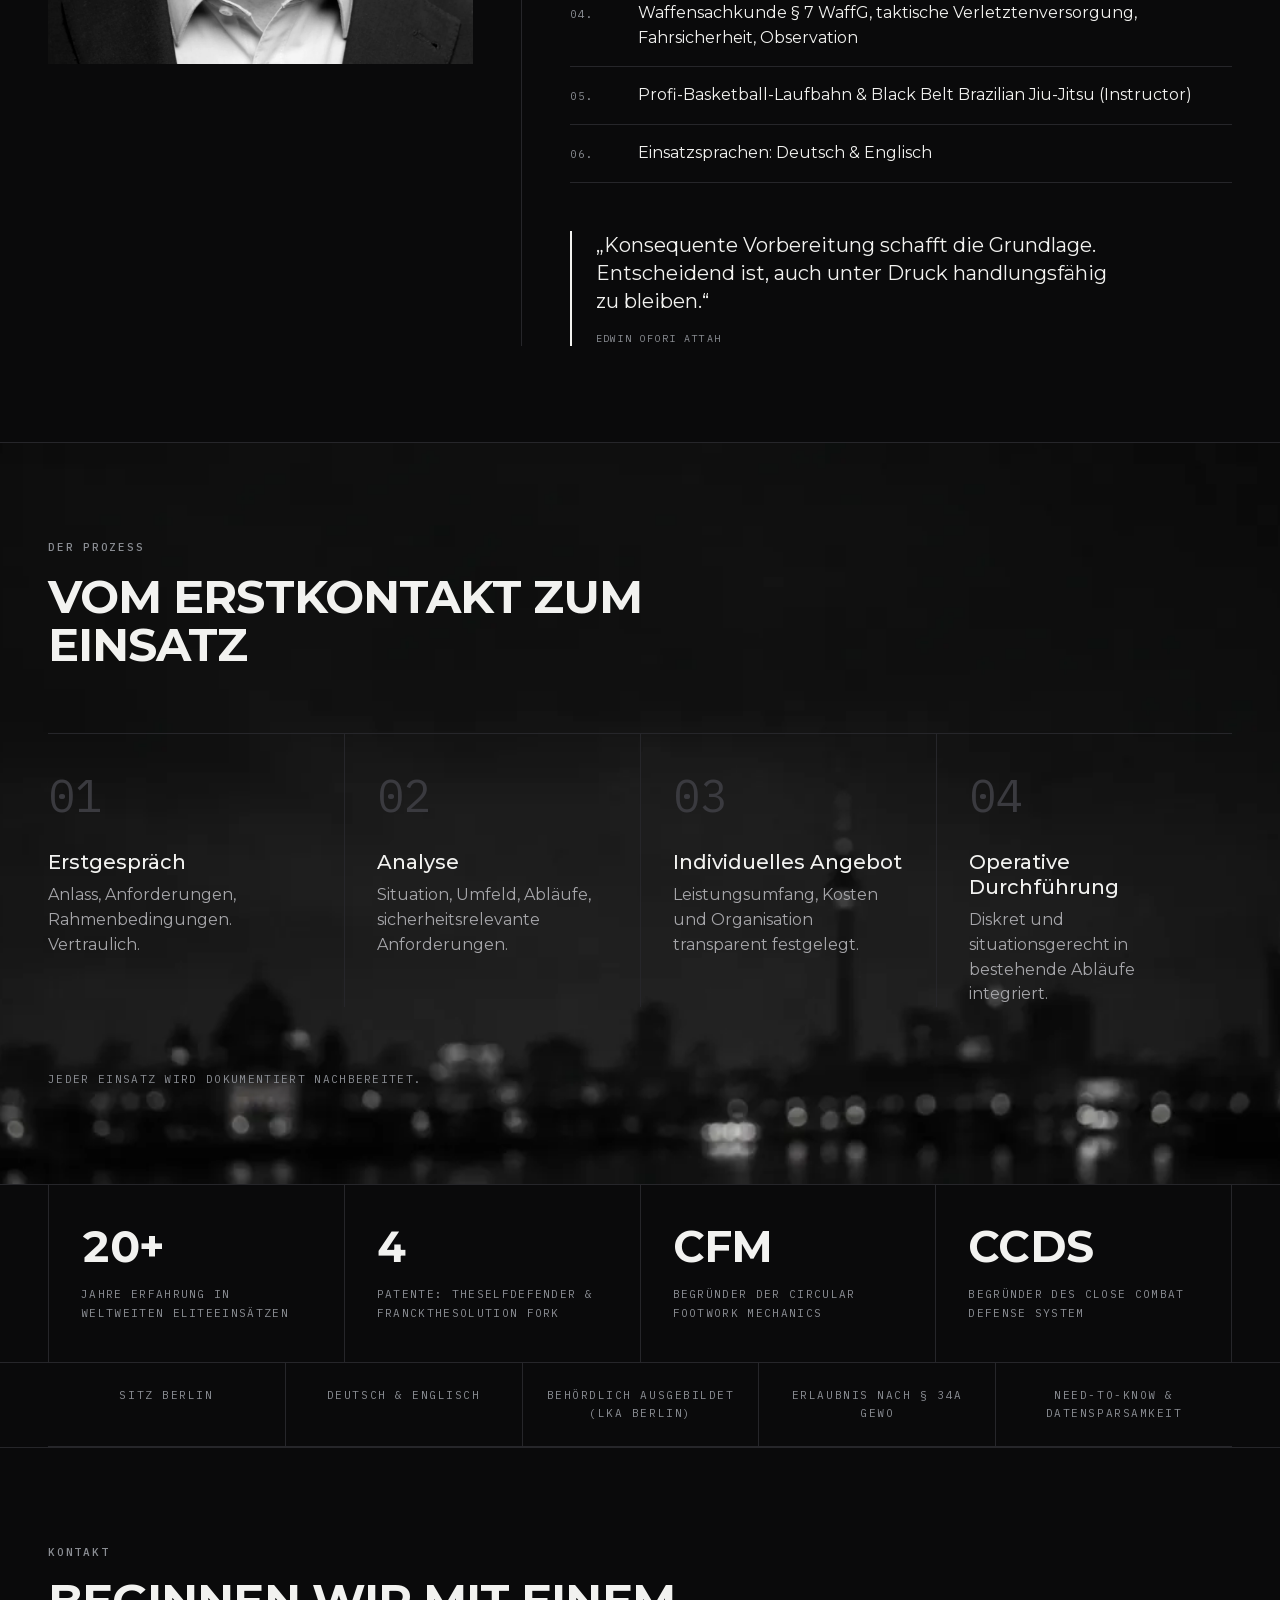
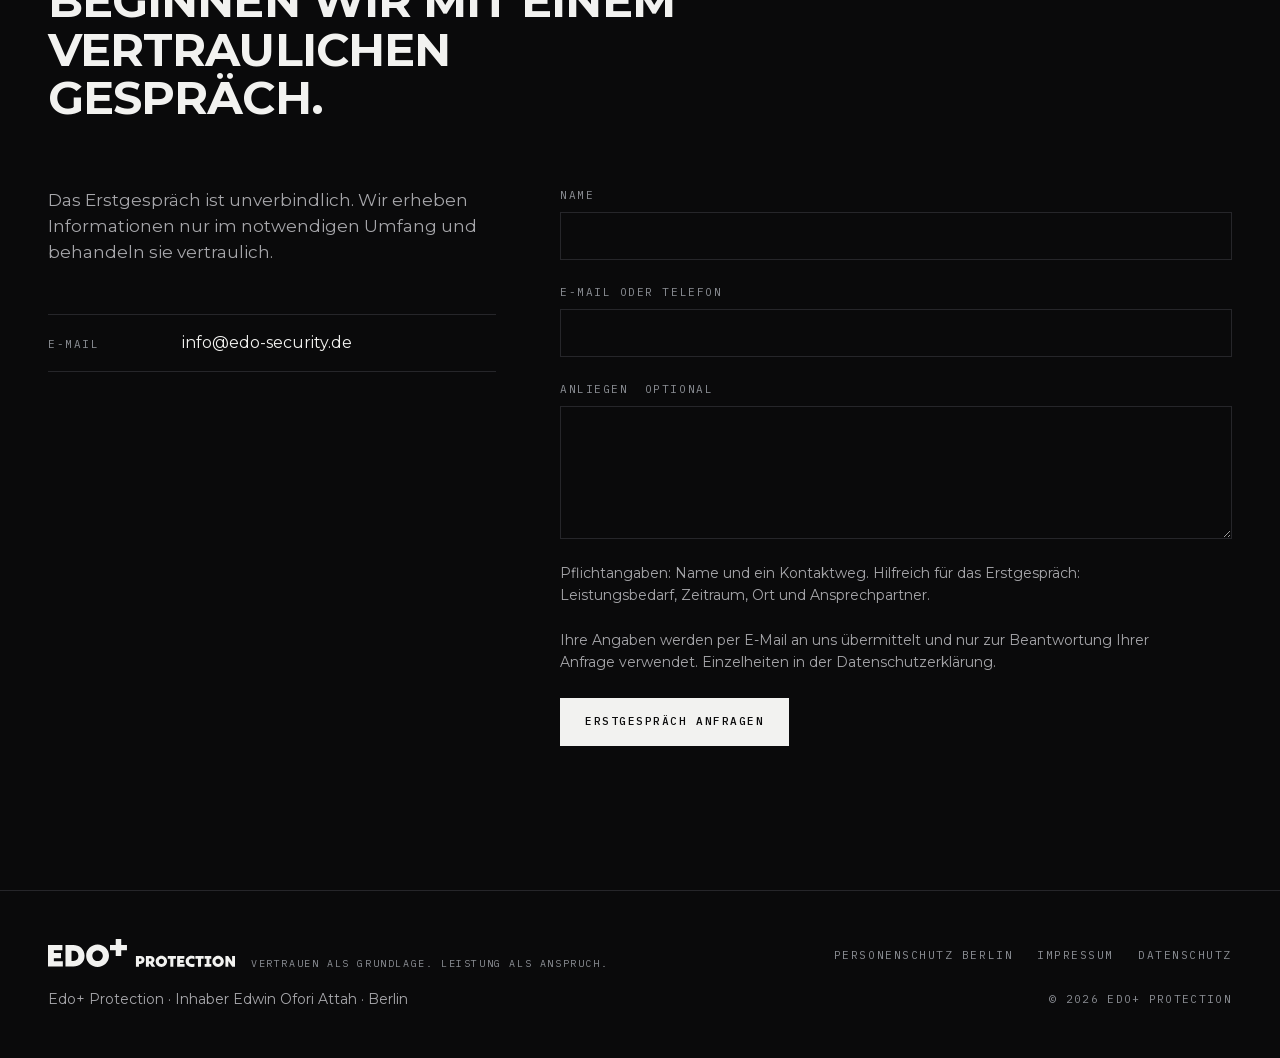
==== commit c8bb02e1: "Montserrat" ====
--- a/index.html
+++ b/index.html
@@ -28,12 +28,12 @@
   <!-- Domain since 2026-10-01: www.edo-security.de (canonical, og:url, og:image above) — DENIC listed it as FREE on 2026-10-01: register it. -->
 
   <!-- Fonts: self-hosted woff2 (assets/fonts, @font-face at the top of styles.css, font-display: swap) — no request to
-       Google at runtime (LG München 2022). Preload the two latin files the first paint needs; the rest loads on demand. -->
-  <link rel="preload" as="font" type="font/woff2" crossorigin href="assets/fonts/space-grotesk-variable-latin.woff2">
+       Google at runtime (LG München 2022). Only the mono latin file is preloaded: Chrome flags a preloaded variable font with
+       unicode-range as "unused" (2026-10-12), so Montserrat loads on demand from the stylesheet (same origin, ~35 KB). -->
   <link rel="preload" as="font" type="font/woff2" crossorigin href="assets/fonts/ibm-plex-mono-400-latin.woff2">
 
   <!-- ?v=N on the site's own CSS/JS: bump together with every change so browsers never pair a fresh page with a cached stylesheet. -->
-  <link rel="stylesheet" href="styles.css?v=25">
+  <link rel="stylesheet" href="styles.css?v=28">
   <!-- Poster frame first: same URL (incl. ?v=) as script.js HF01_FRAME_PATH(1), so the scrub reuses the cache entry. -->
   <link rel="preload" as="image" href="assets/hf01/frame_0001.webp?v=3" fetchpriority="high">
 
@@ -88,7 +88,7 @@
        makes no third-party request at all; the site script follows, all deferred, executed in order. -->
   <script defer src="assets/vendor/gsap/gsap.min.js"></script>
   <script defer src="assets/vendor/gsap/ScrollTrigger.min.js"></script>
-  <script defer src="script.js?v=25"></script>
+  <script defer src="script.js?v=28"></script>
 </head>
 
 <body>
@@ -122,6 +122,7 @@
         <ul class="site-nav__list" role="list">
           <li><a href="#konzept">Konzept</a></li>
           <li><a href="#leistungen">Leistungen</a></li>
+          <li><a href="personenschutz-berlin/">Personenschutz</a></li>
           <li><a href="#gruender">Gründer</a></li>
           <li><a href="#prozess">Prozess</a></li>
         </ul>
--- a/styles.css
+++ b/styles.css
@@ -17,14 +17,14 @@
    ========================================================================== */
 
 /* Self-hosted web fonts (LG München 29 LH 20 O 17 — no request to Google at runtime). Files are Google's own
-   woff2 builds (Space Grotesk variable 300–700, IBM Plex Mono 400/500), latin + latin-ext subsets, unicode-range
+   woff2 builds (Montserrat variable 400–800 — the family of Edwin's logo, since 2026-10-12; IBM Plex Mono 400/500), latin + latin-ext, unicode-range
    as served by Google so the browser only fetches the subset a page actually uses. font-display: swap = no FOIT. */
 @font-face { font-family: 'IBM Plex Mono'; font-style: normal; font-weight: 400; font-display: swap; src: url('assets/fonts/ibm-plex-mono-400-latin-ext.woff2') format('woff2'); unicode-range: U+0100-02BA, U+02BD-02C5, U+02C7-02CC, U+02CE-02D7, U+02DD-02FF, U+0304, U+0308, U+0329, U+1D00-1DBF, U+1E00-1E9F, U+1EF2-1EFF, U+2020, U+20A0-20AB, U+20AD-20C0, U+2113, U+2C60-2C7F, U+A720-A7FF; }
 @font-face { font-family: 'IBM Plex Mono'; font-style: normal; font-weight: 400; font-display: swap; src: url('assets/fonts/ibm-plex-mono-400-latin.woff2') format('woff2'); unicode-range: U+0000-00FF, U+0131, U+0152-0153, U+02BB-02BC, U+02C6, U+02DA, U+02DC, U+0304, U+0308, U+0329, U+2000-206F, U+20AC, U+2122, U+2191, U+2193, U+2212, U+2215, U+FEFF, U+FFFD; }
 @font-face { font-family: 'IBM Plex Mono'; font-style: normal; font-weight: 500; font-display: swap; src: url('assets/fonts/ibm-plex-mono-500-latin-ext.woff2') format('woff2'); unicode-range: U+0100-02BA, U+02BD-02C5, U+02C7-02CC, U+02CE-02D7, U+02DD-02FF, U+0304, U+0308, U+0329, U+1D00-1DBF, U+1E00-1E9F, U+1EF2-1EFF, U+2020, U+20A0-20AB, U+20AD-20C0, U+2113, U+2C60-2C7F, U+A720-A7FF; }
 @font-face { font-family: 'IBM Plex Mono'; font-style: normal; font-weight: 500; font-display: swap; src: url('assets/fonts/ibm-plex-mono-500-latin.woff2') format('woff2'); unicode-range: U+0000-00FF, U+0131, U+0152-0153, U+02BB-02BC, U+02C6, U+02DA, U+02DC, U+0304, U+0308, U+0329, U+2000-206F, U+20AC, U+2122, U+2191, U+2193, U+2212, U+2215, U+FEFF, U+FFFD; }
-@font-face { font-family: 'Space Grotesk'; font-style: normal; font-weight: 300 700; font-display: swap; src: url('assets/fonts/space-grotesk-variable-latin-ext.woff2') format('woff2'); unicode-range: U+0100-02BA, U+02BD-02C5, U+02C7-02CC, U+02CE-02D7, U+02DD-02FF, U+0304, U+0308, U+0329, U+1D00-1DBF, U+1E00-1E9F, U+1EF2-1EFF, U+2020, U+20A0-20AB, U+20AD-20C0, U+2113, U+2C60-2C7F, U+A720-A7FF; }
-@font-face { font-family: 'Space Grotesk'; font-style: normal; font-weight: 300 700; font-display: swap; src: url('assets/fonts/space-grotesk-variable-latin.woff2') format('woff2'); unicode-range: U+0000-00FF, U+0131, U+0152-0153, U+02BB-02BC, U+02C6, U+02DA, U+02DC, U+0304, U+0308, U+0329, U+2000-206F, U+20AC, U+2122, U+2191, U+2193, U+2212, U+2215, U+FEFF, U+FFFD; }
+@font-face { font-family: 'Montserrat'; font-style: normal; font-weight: 400 800; font-display: swap; src: url('assets/fonts/montserrat-variable-latin-ext.woff2') format('woff2'); unicode-range: U+0100-02BA, U+02BD-02C5, U+02C7-02CC, U+02CE-02D7, U+02DD-02FF, U+0304, U+0308, U+0329, U+1D00-1DBF, U+1E00-1E9F, U+1EF2-1EFF, U+2020, U+20A0-20AB, U+20AD-20C4, U+2113, U+2C60-2C7F, U+A720-A7FF; }
+@font-face { font-family: 'Montserrat'; font-style: normal; font-weight: 400 800; font-display: swap; src: url('assets/fonts/montserrat-variable-latin.woff2') format('woff2'); unicode-range: U+0000-00FF, U+0131, U+0152-0153, U+02BB-02BC, U+02C6, U+02DA, U+02DC, U+0304, U+0308, U+0329, U+2000-206F, U+20AC, U+2122, U+2191, U+2193, U+2212, U+2215, U+FEFF, U+FFFD; }
 
 /* --------------------------------------------------------------------------
    1. Tokens
@@ -39,7 +39,7 @@
   --faint:  #3A3A3F;   /* large numerals, inactive elements */
   --line:   #26262A;   /* every grid line and border */
 
-  --font-sans: "Space Grotesk", system-ui, Arial, sans-serif;
+  --font-sans: "Montserrat", system-ui, Arial, sans-serif;     /* Montserrat since 2026-10-12 (Kyung: "B2") — the logo's family; headlines stay 700, Montserrat runs ≈10 % wider than Space Grotesk, so the two big titles are one step smaller */
   --font-mono: "IBM Plex Mono", "Courier New", monospace;
 
   /* 8px spacing scale */
@@ -410,7 +410,7 @@
   line-height: 1.02;
   /* Longest line "Ihre Handlungsfreiheit." ≈ 12.65em incl. tracking: 5.4vw keeps it on one line
      from 768px up (768 − 2·48 = 672px available, 41.5px × 12.65 ≈ 525px); &shy; is the safety net. */
-  font-size: clamp(2.625rem, 5.4vw, 5.5rem);
+  font-size: clamp(2.5rem, 5vw, 5rem);
   hyphens: manual;
 }
 .hero__line {
@@ -444,7 +444,7 @@
   text-transform: uppercase;
   letter-spacing: -0.02em;
   line-height: 1.04;
-  font-size: clamp(2.25rem, 4.6vw, 4.5rem);
+  font-size: clamp(2.125rem, 4.25vw, 4.125rem);
 }
 .chapter__text {
   font-size: clamp(1.0625rem, 1.3vw, 1.375rem);
@@ -563,11 +563,11 @@
 /* Short desktop viewports (laptops with the browser UI, split screens): tighter copy so chapter 1
    never runs into the chapter index. */
 @media (min-width: 768px) and (max-height: 720px) and (prefers-reduced-motion: no-preference) {
-  html.js .hero__title { font-size: clamp(2rem, 4.2vw, 3.25rem); }
+  html.js .hero__title { font-size: clamp(1.875rem, 3.9vw, 3rem); }
   html.js .chapter { gap: var(--s-3); }
   html.js .hero__bottom { gap: var(--s-3); }
   html.js .hero__sub { font-size: 1rem; }
-  html.js .chapter__title { font-size: clamp(2rem, 3.8vw, 3.25rem); }
+  html.js .chapter__title { font-size: clamp(1.875rem, 3.5vw, 3rem); }
   html.js .stage__chapters { padding-top: var(--s-4); }
 }
 
@@ -1129,7 +1129,7 @@
   .site-header__inner { gap: var(--s-2); }
 
   .hero__title { font-size: clamp(1.75rem, 8.2vw, 2.625rem); }   /* meets the desktop floor at 768px */
-  .chapter__title { font-size: clamp(1.25rem, 6vw, 2.25rem); }   /* each claim sentence stays on one line from 360px (measured: 305px of 333px at 375px) */
+  .chapter__title { font-size: clamp(1.125rem, 5.5vw, 2.125rem); }   /* each claim sentence stays on one line from 360px (re-measured with Montserrat at 375px) */
   .chapter__statement { font-size: 1.125rem; }
   .stage__chapters { gap: var(--s-6); }
 
@@ -1207,7 +1207,7 @@
   letter-spacing: -0.02em;
   line-height: 1.02;
   font-size: clamp(2.5rem, 6vw, 5rem);
-  max-width: 14ch;
+  max-width: 18ch;               /* Montserrat caps are wide: "PERSONENSCHUTZ" alone is ≈14ch */
   margin-top: var(--s-2);
   hyphens: manual;           /* long compounds carry &shy; in the markup (Datenschutz&shy;erklärung) */
 }
@@ -1253,7 +1253,7 @@
 .legal ul { padding-left: 1.2em; list-style: disc; display: grid; gap: var(--s-1); }   /* the global reset removes markers; prose lists get them back */
 .legal li::marker { color: var(--dim); }
 .legal address { font-style: normal; }
-.lp-hero--legal .lp-hero__title { max-width: 22ch; }   /* one-word titles ("Datenschutzerklärung") stay on one line from 768px; &shy; handles phones */
+.lp-hero--legal .lp-hero__title { max-width: 26ch; }   /* one-word titles ("Datenschutzerklärung") stay on one line from 768px; &shy; handles phones */
 .legal a { color: var(--paper); text-decoration: underline; text-underline-offset: 3px; text-decoration-color: var(--faint); }
 .legal a:hover, .legal a:focus-visible { text-decoration-color: var(--paper); }
 @media (max-width: 767.98px) {
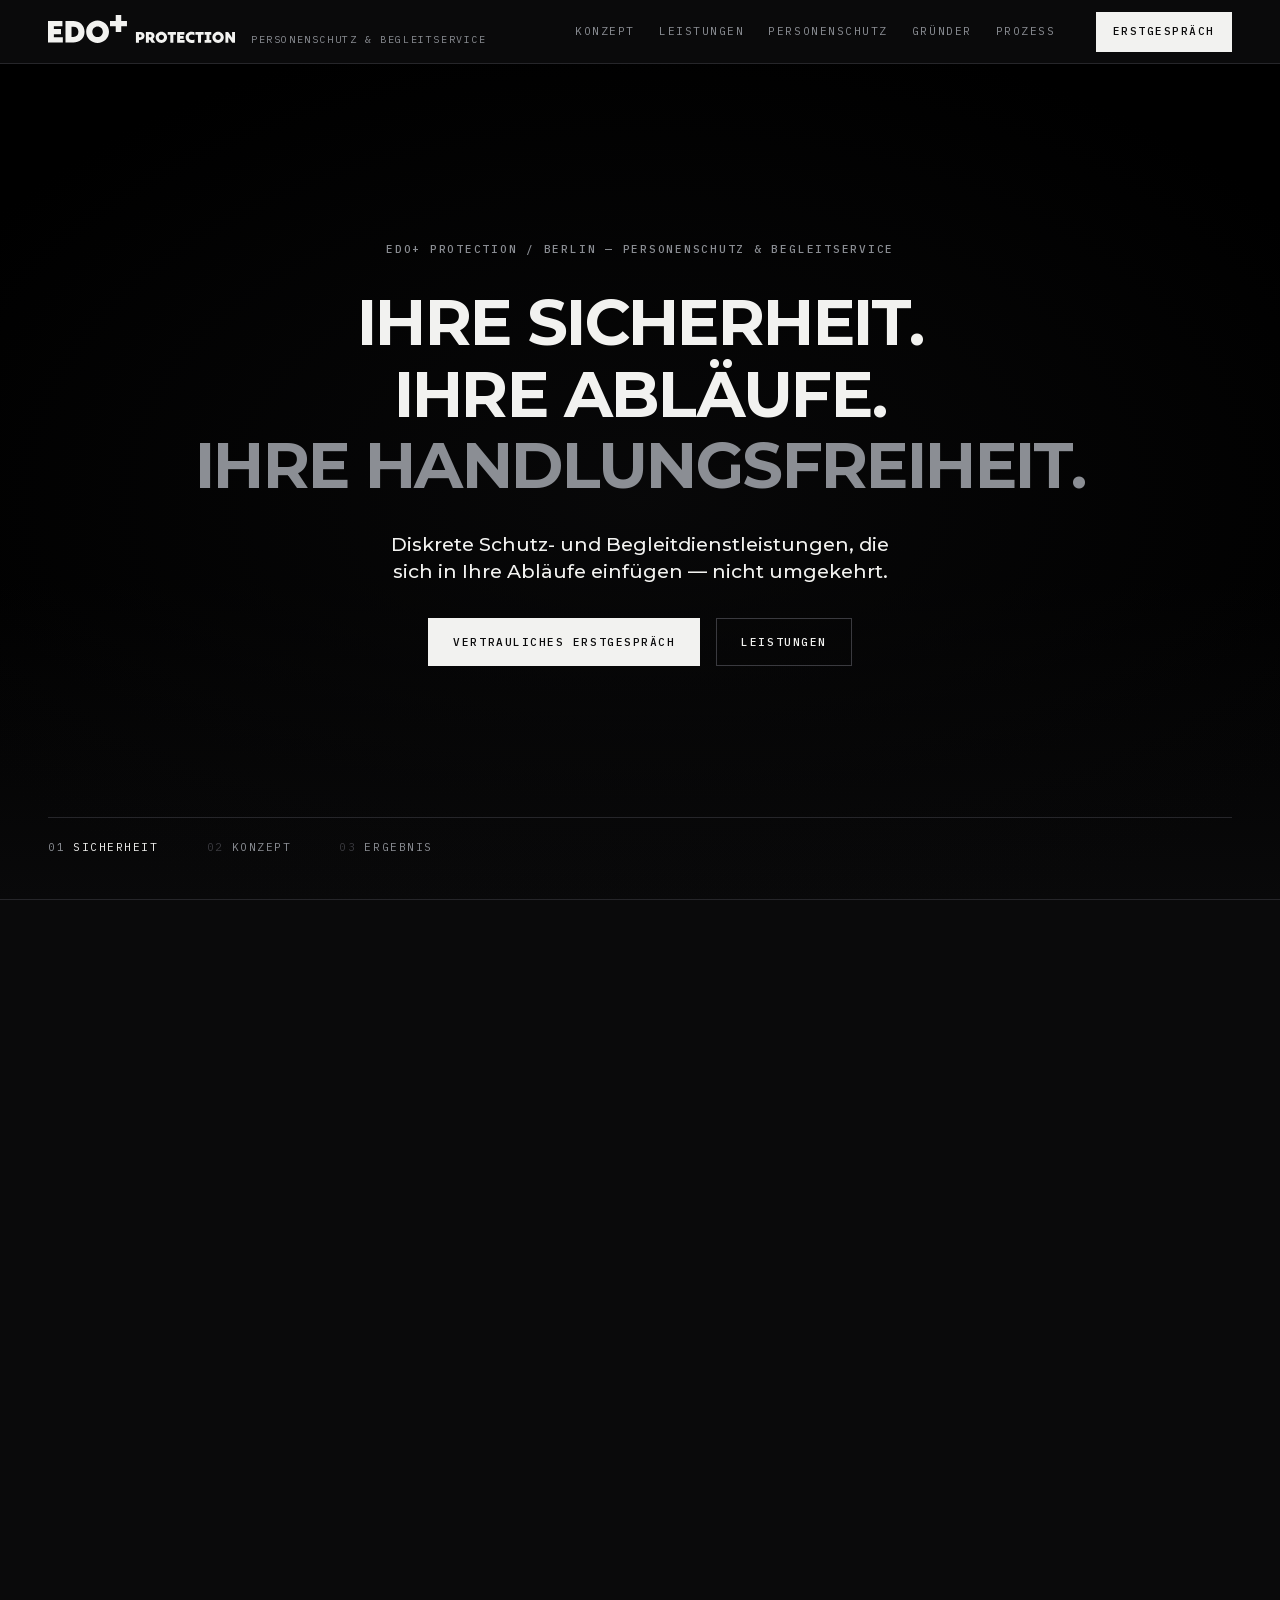
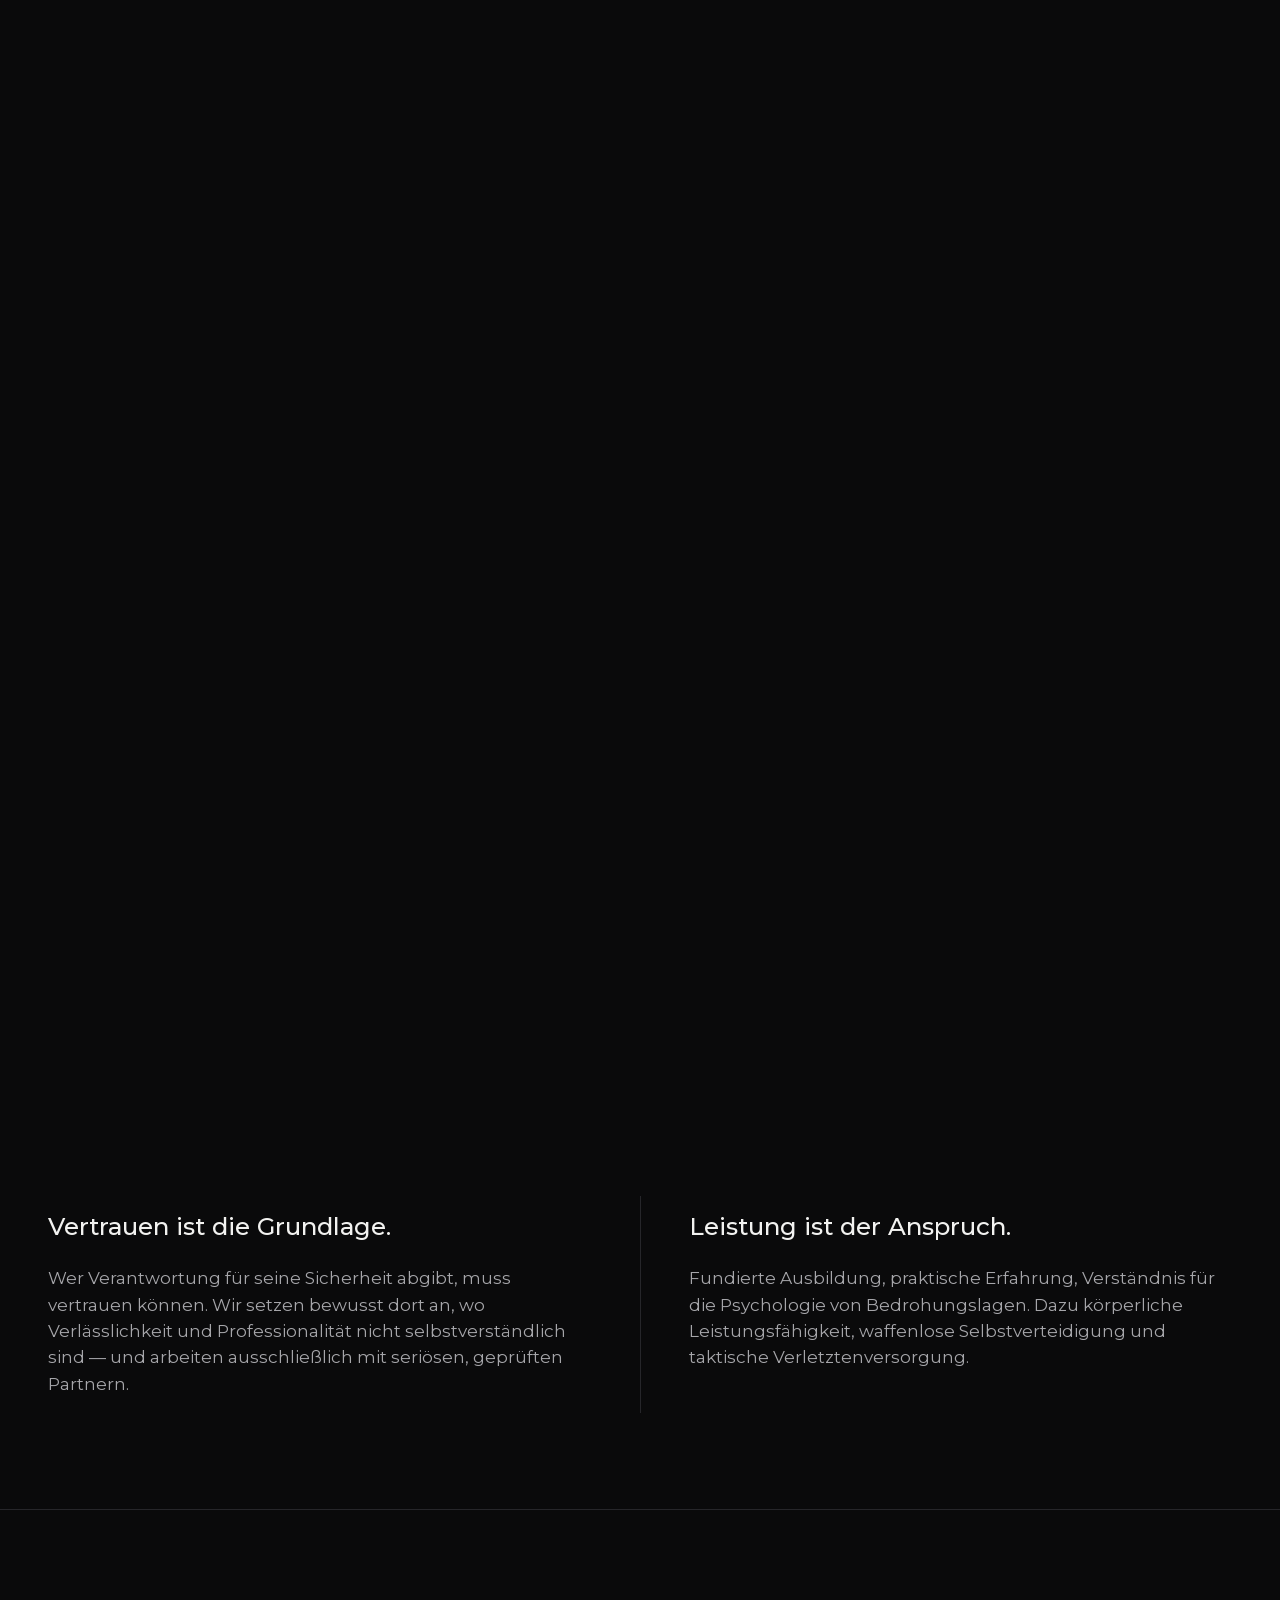
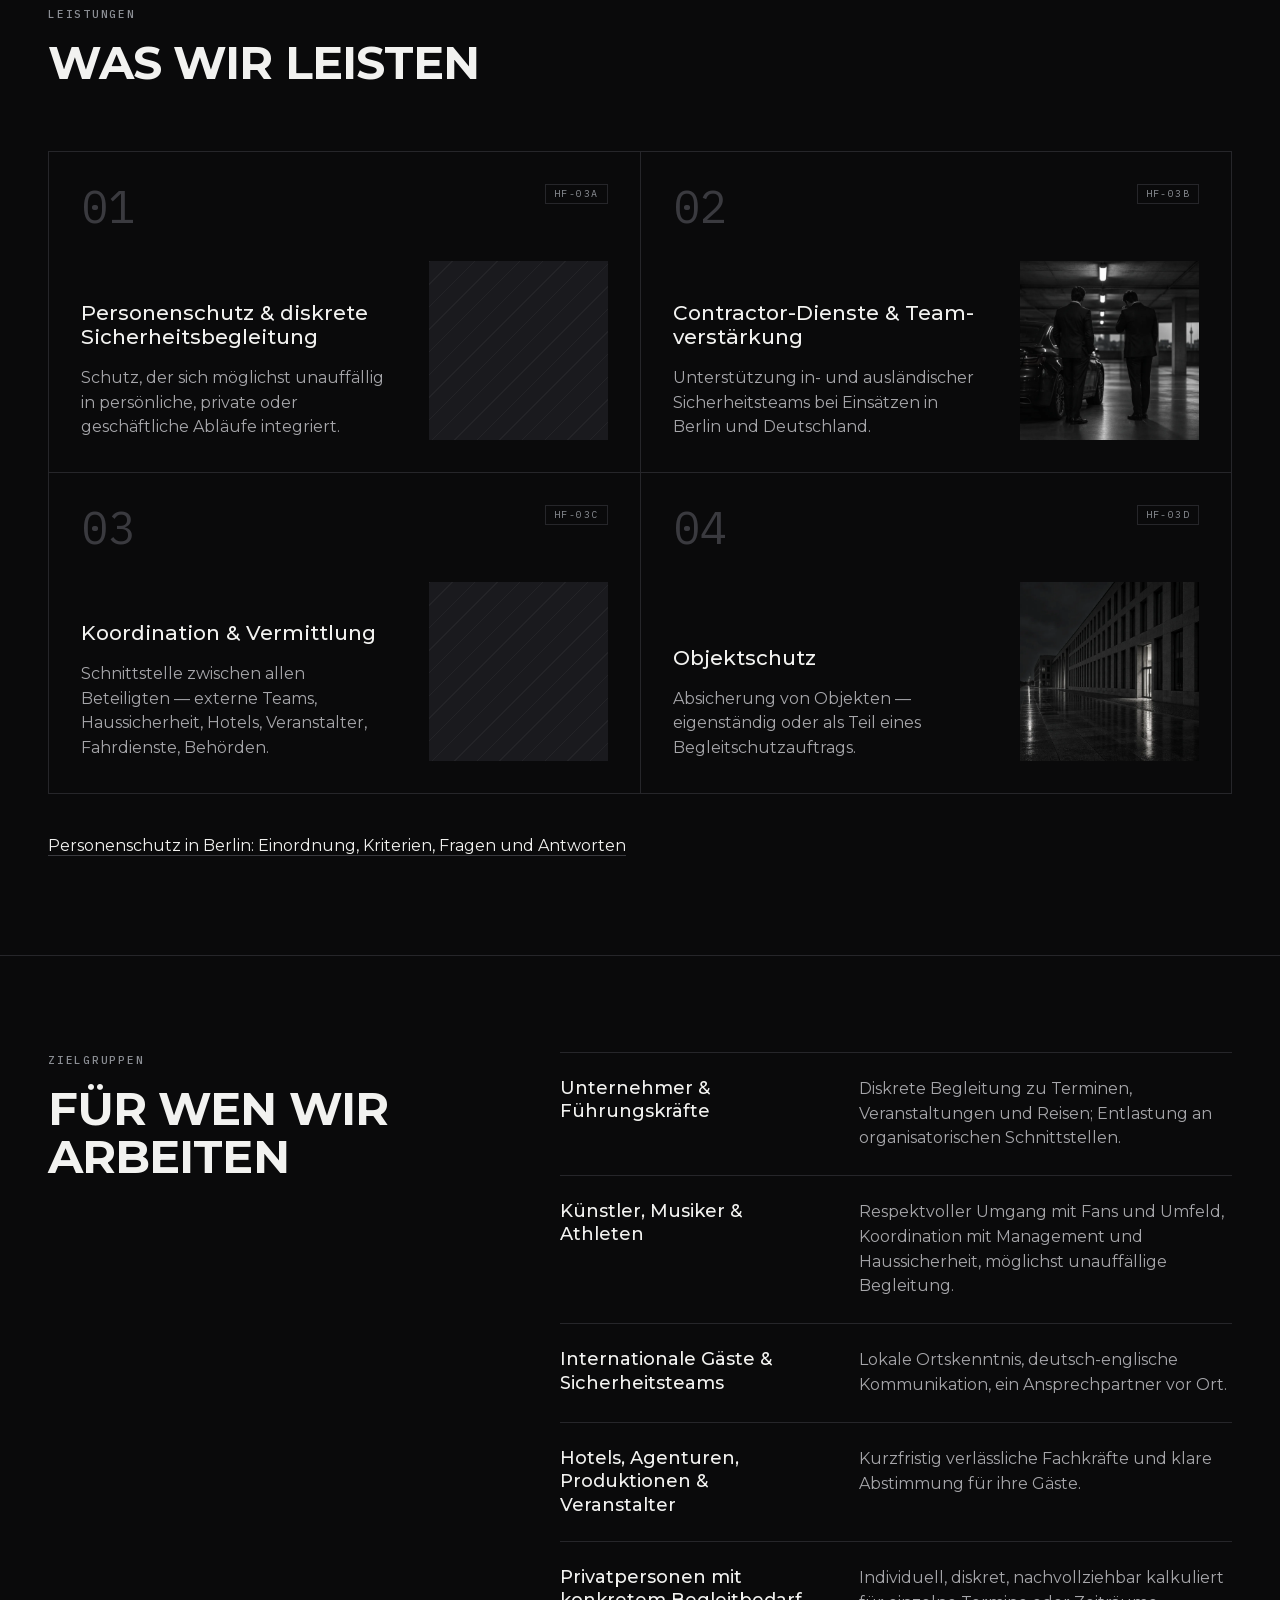
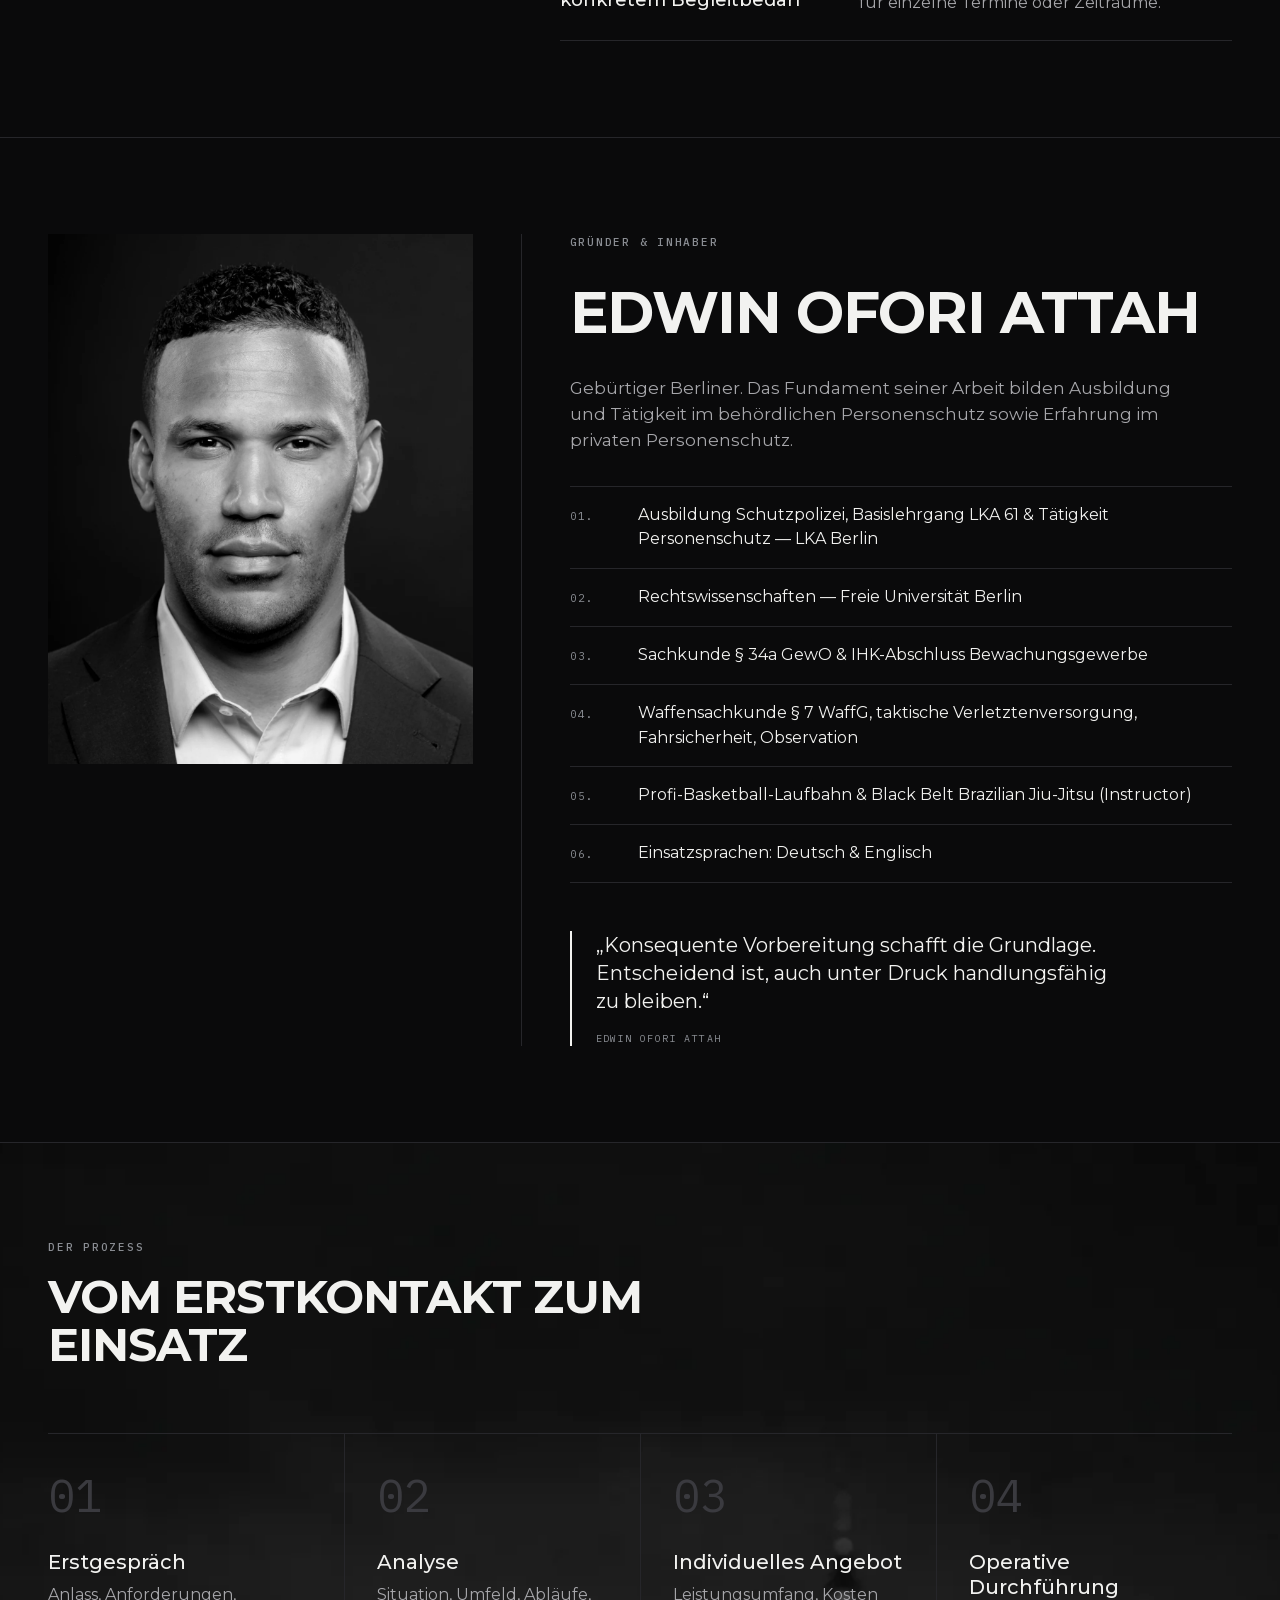
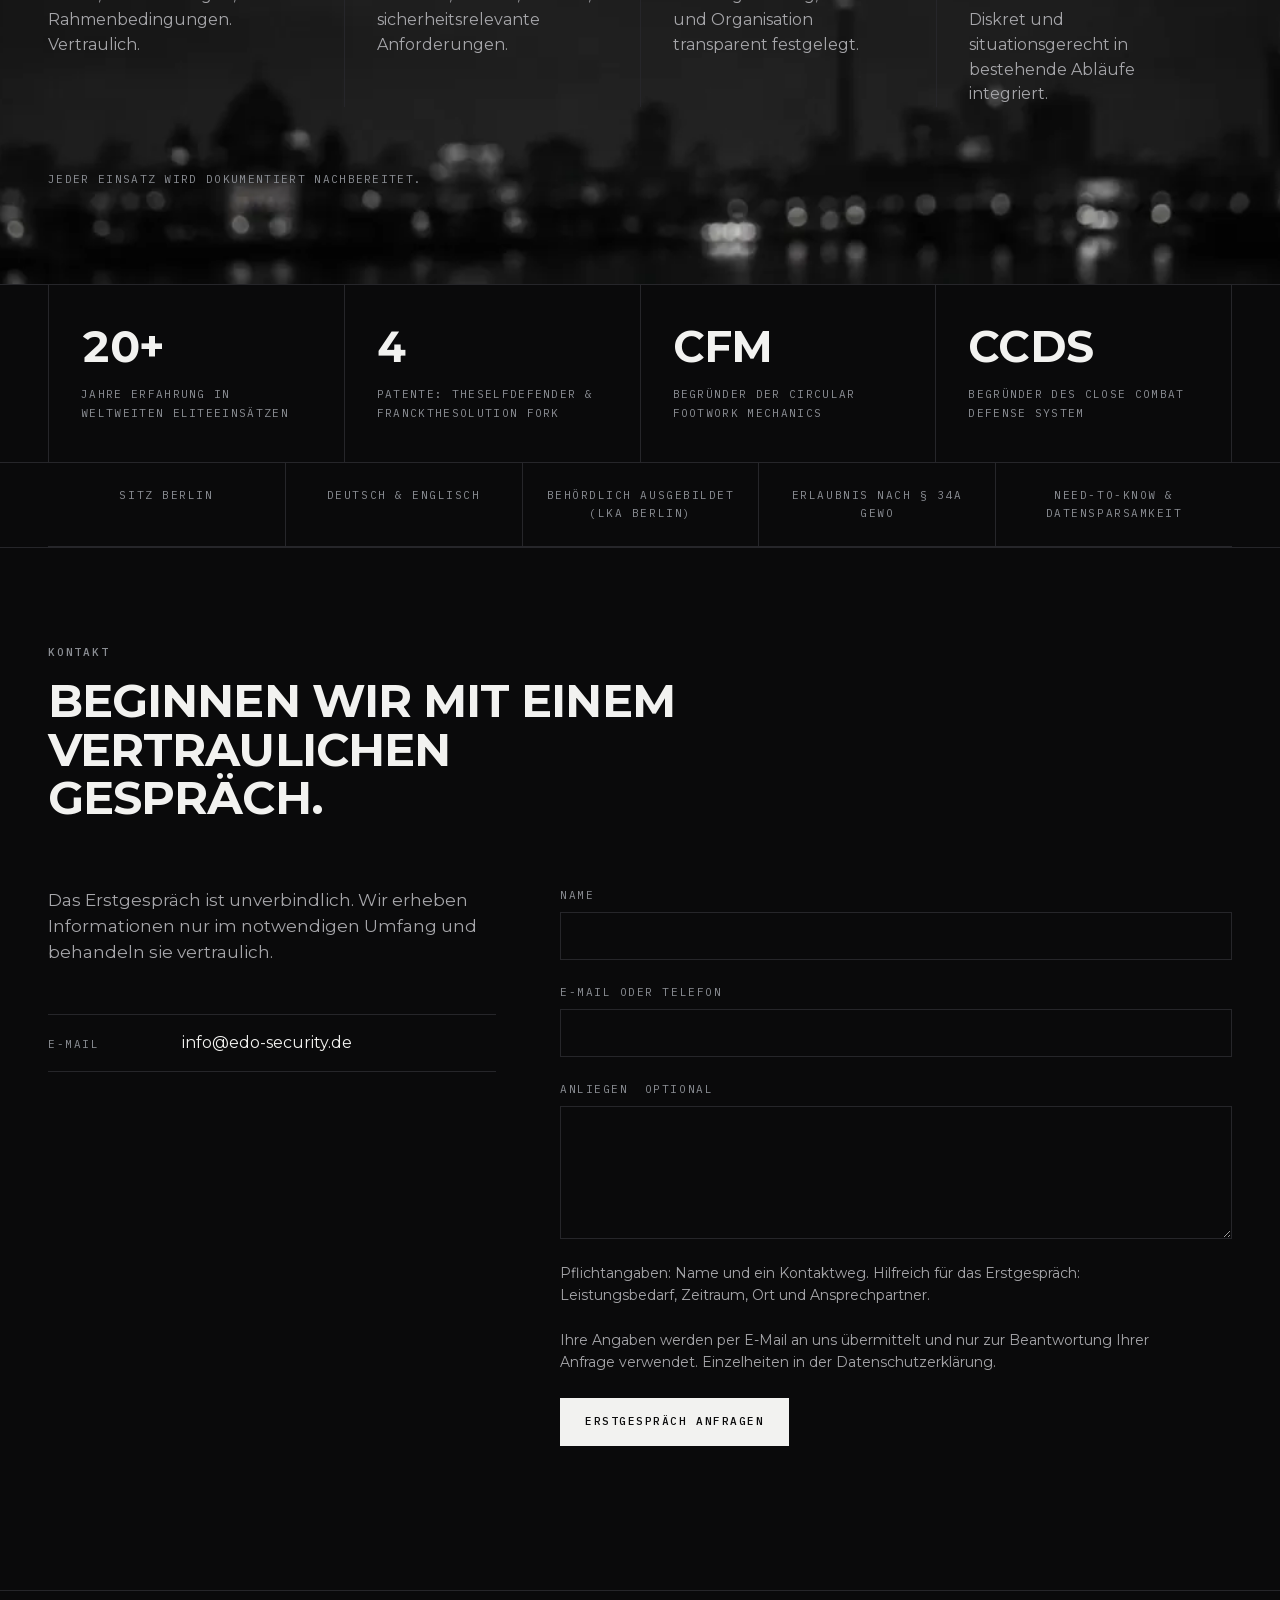
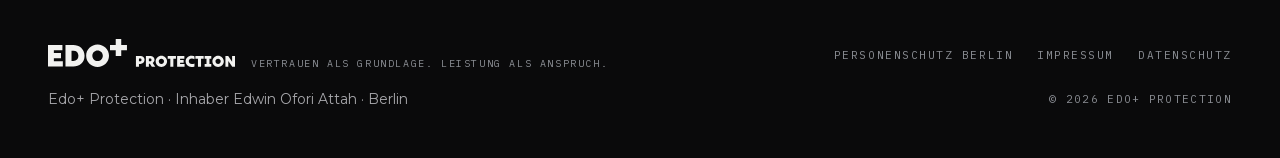
==== commit 59061363: "UX-Review" ====
--- a/index.html
+++ b/index.html
@@ -33,7 +33,7 @@
   <link rel="preload" as="font" type="font/woff2" crossorigin href="assets/fonts/ibm-plex-mono-400-latin.woff2">
 
   <!-- ?v=N on the site's own CSS/JS: bump together with every change so browsers never pair a fresh page with a cached stylesheet. -->
-  <link rel="stylesheet" href="styles.css?v=28">
+  <link rel="stylesheet" href="styles.css?v=29">
   <!-- Poster frame first: same URL (incl. ?v=) as script.js HF01_FRAME_PATH(1), so the scrub reuses the cache entry. -->
   <link rel="preload" as="image" href="assets/hf01/frame_0001.webp?v=3" fetchpriority="high">
 
@@ -88,7 +88,7 @@
        makes no third-party request at all; the site script follows, all deferred, executed in order. -->
   <script defer src="assets/vendor/gsap/gsap.min.js"></script>
   <script defer src="assets/vendor/gsap/ScrollTrigger.min.js"></script>
-  <script defer src="script.js?v=28"></script>
+  <script defer src="script.js?v=29"></script>
 </head>
 
 <body>
--- a/styles.css
+++ b/styles.css
@@ -340,6 +340,7 @@
   text-transform: uppercase;
   color: var(--dim);
 }
+.lang-switch[hidden] { display: none; }   /* the EN slot stays hidden until the English page exists (display:flex above beat the hidden attribute) */
 .lang-switch__item.is-active { color: var(--paper); }
 .lang-switch a:hover { color: var(--paper); }
 
@@ -428,10 +429,11 @@
   max-width: 60ch;
 }
 .hero__sub {
-  font-size: clamp(1.0625rem, 1.25vw, 1.25rem);
-  line-height: 1.5;
-  color: var(--muted);
-  max-width: 44ch;
+  font-size: clamp(1.125rem, 1.5vw, 1.5rem);   /* 12.10.: one step larger and in paper — the sentence that says what we do */
+  line-height: 1.45;
+  font-weight: 500;
+  color: var(--paper);
+  max-width: 40ch;
 }
 .hero__actions {
   display: flex;
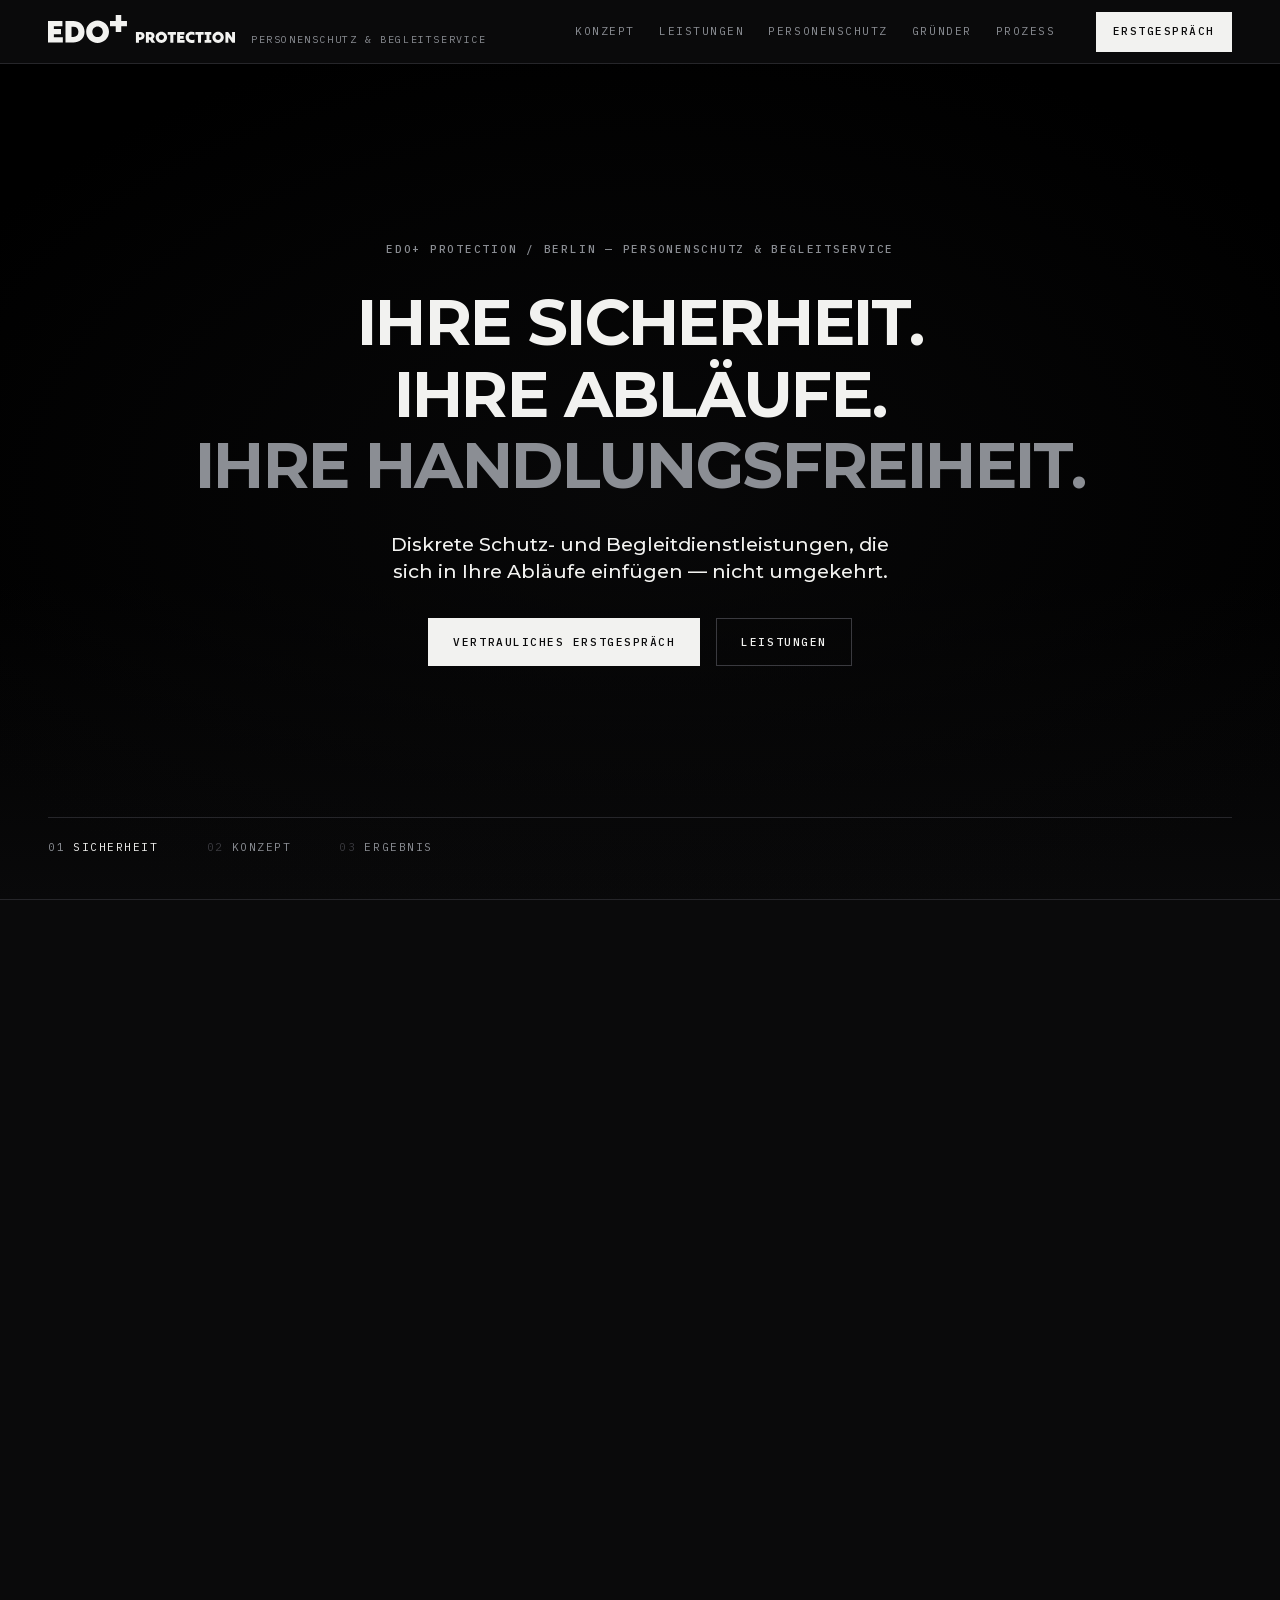
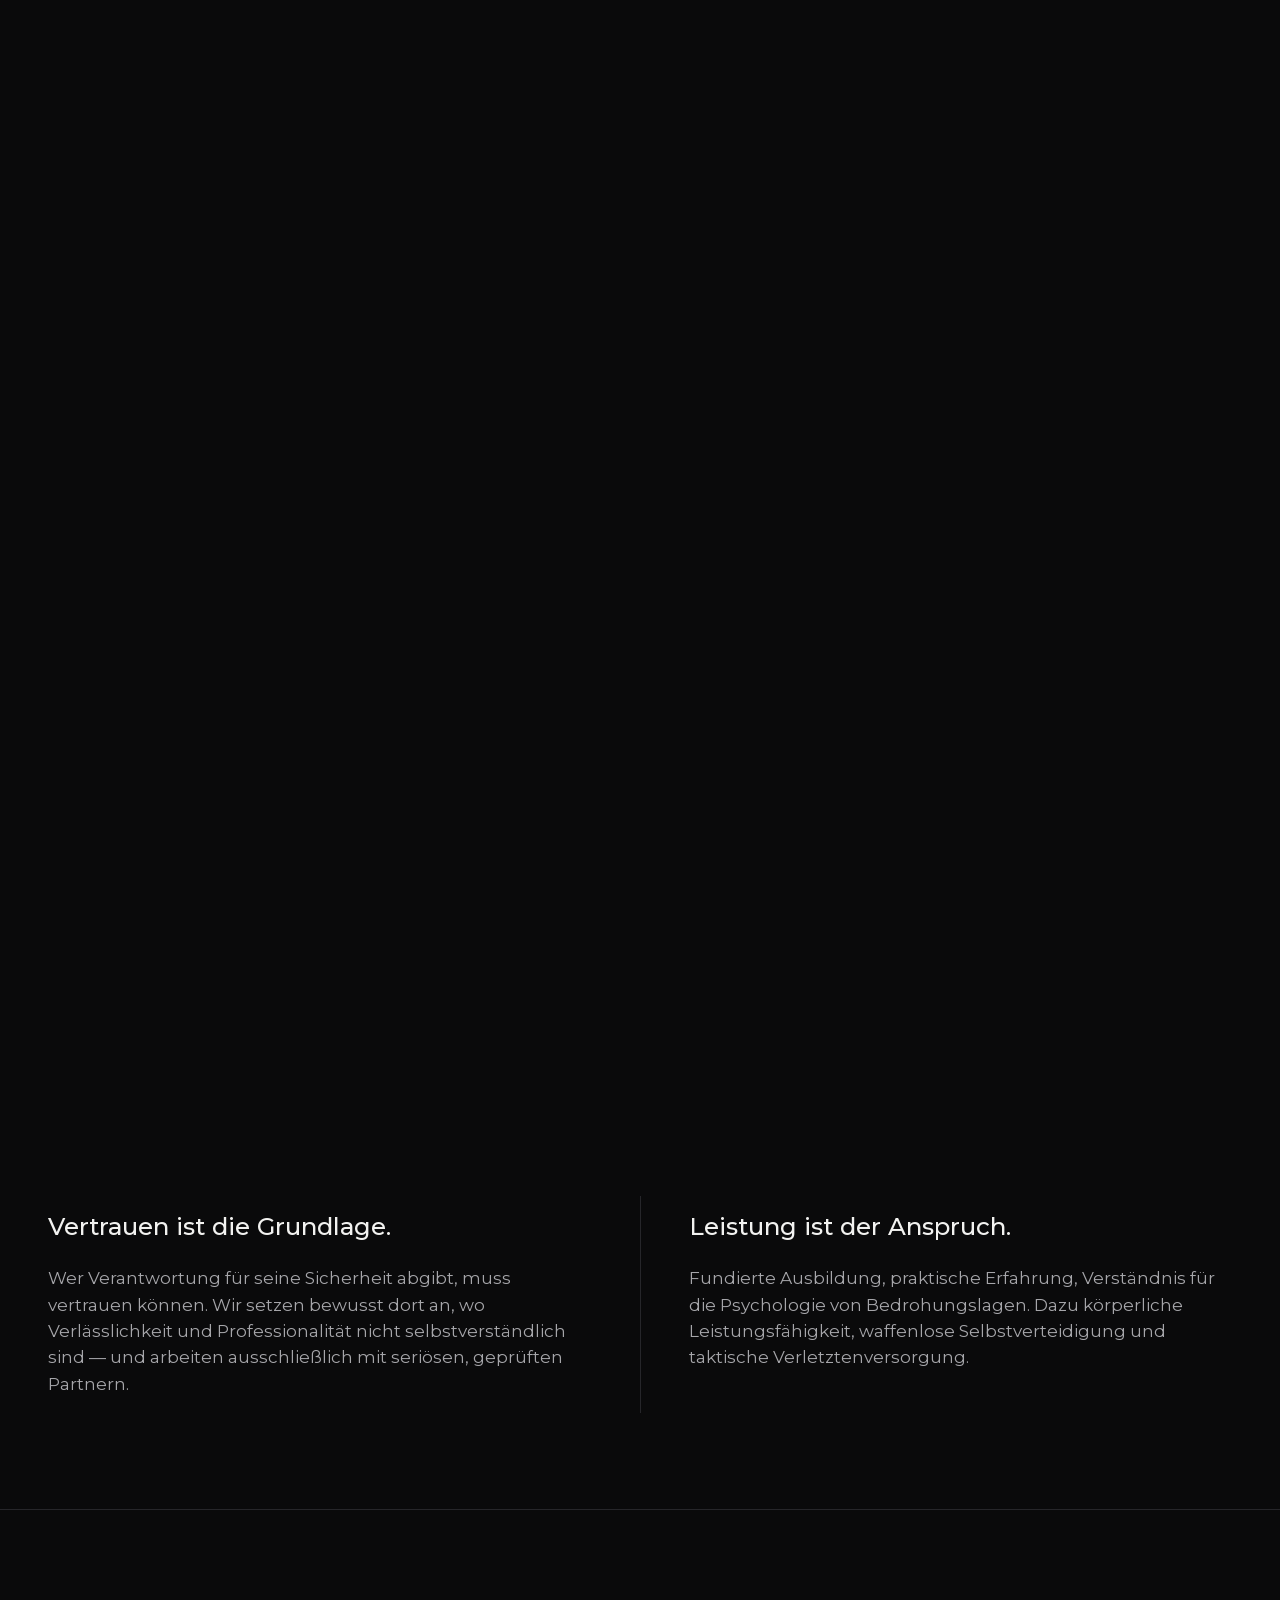
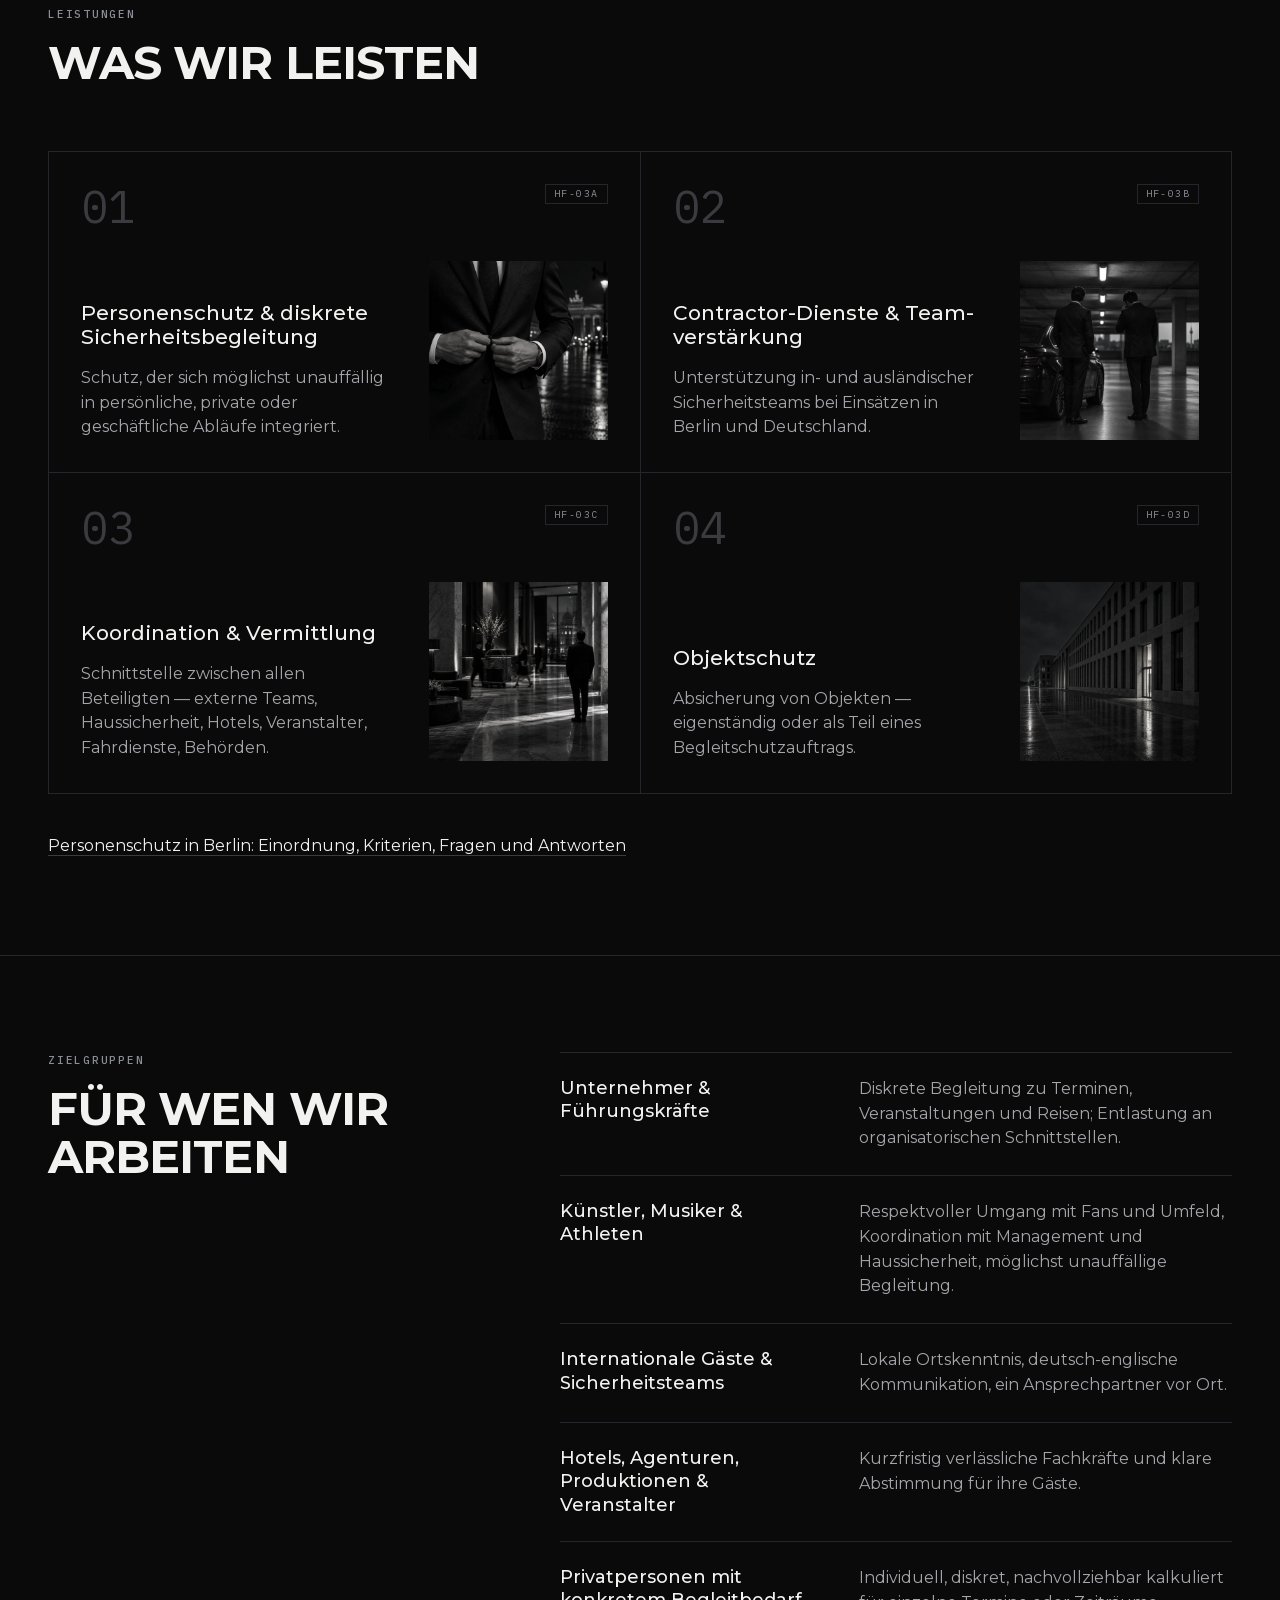
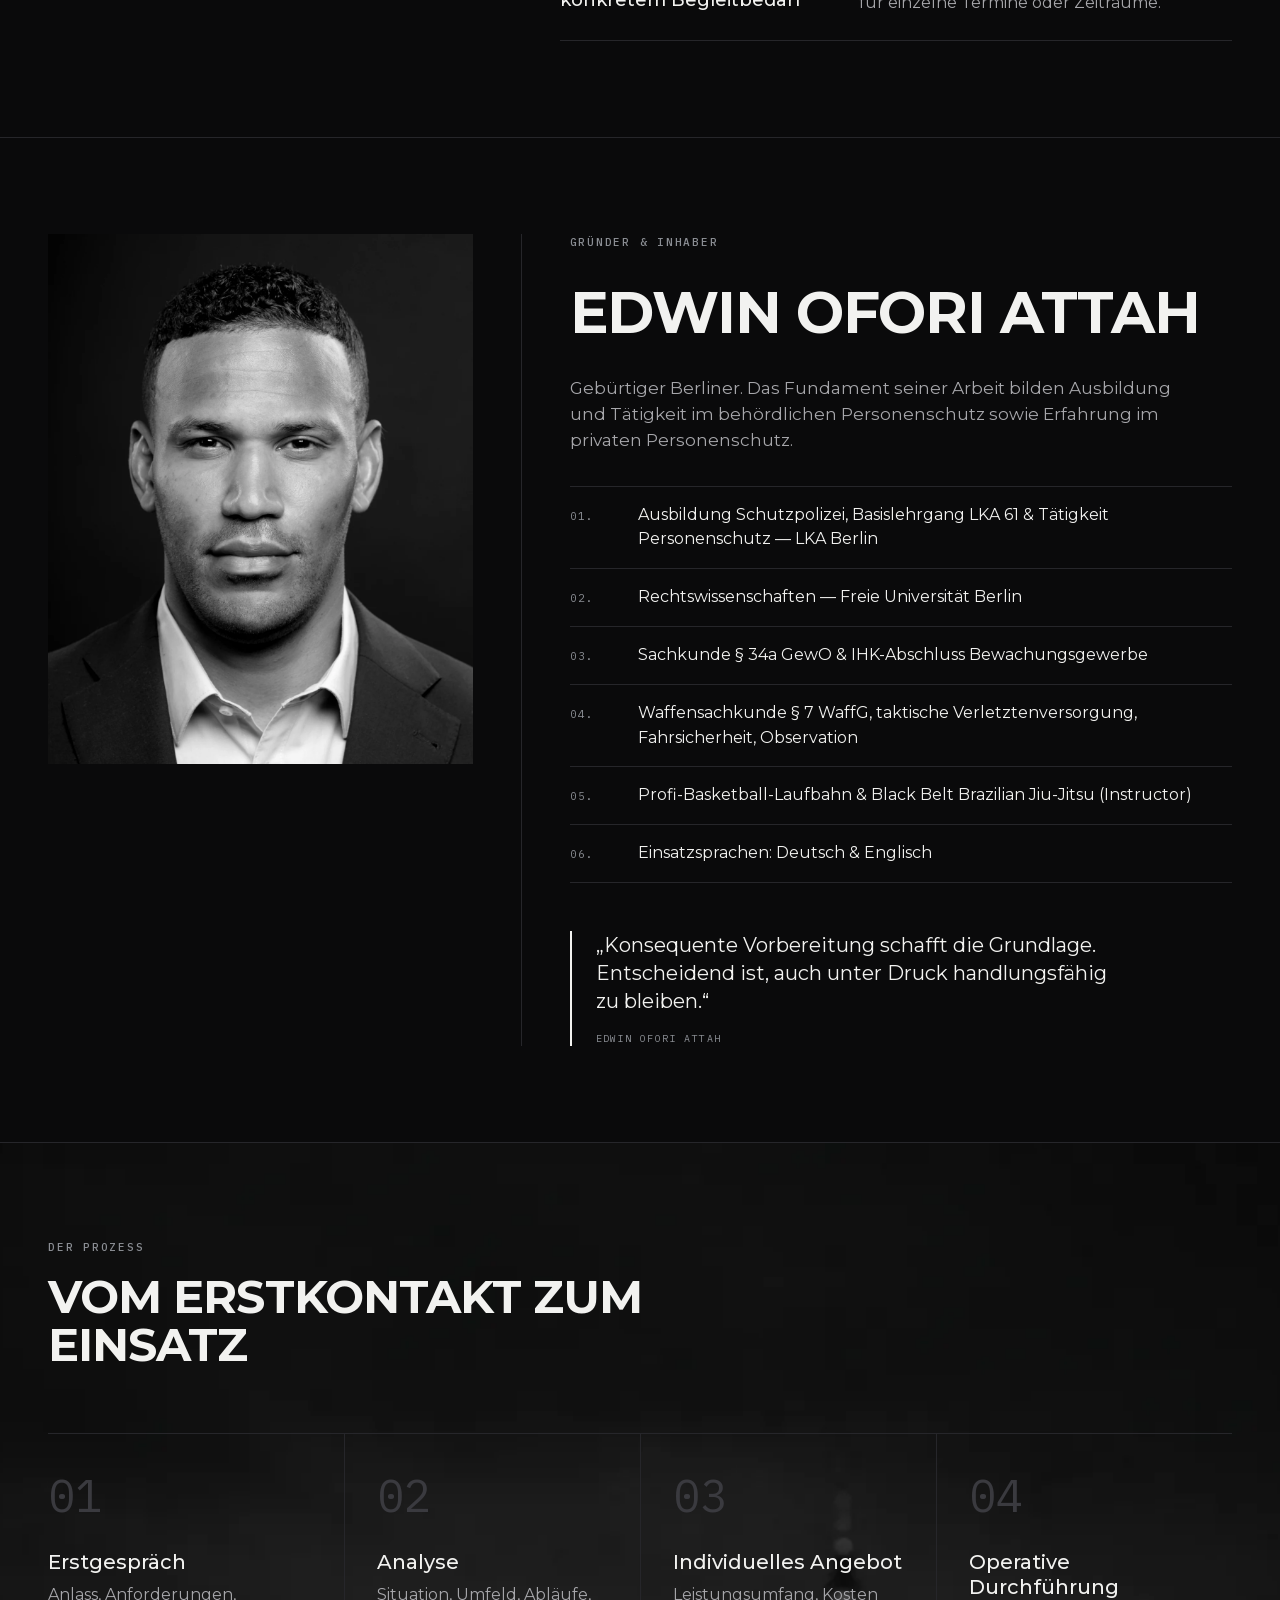
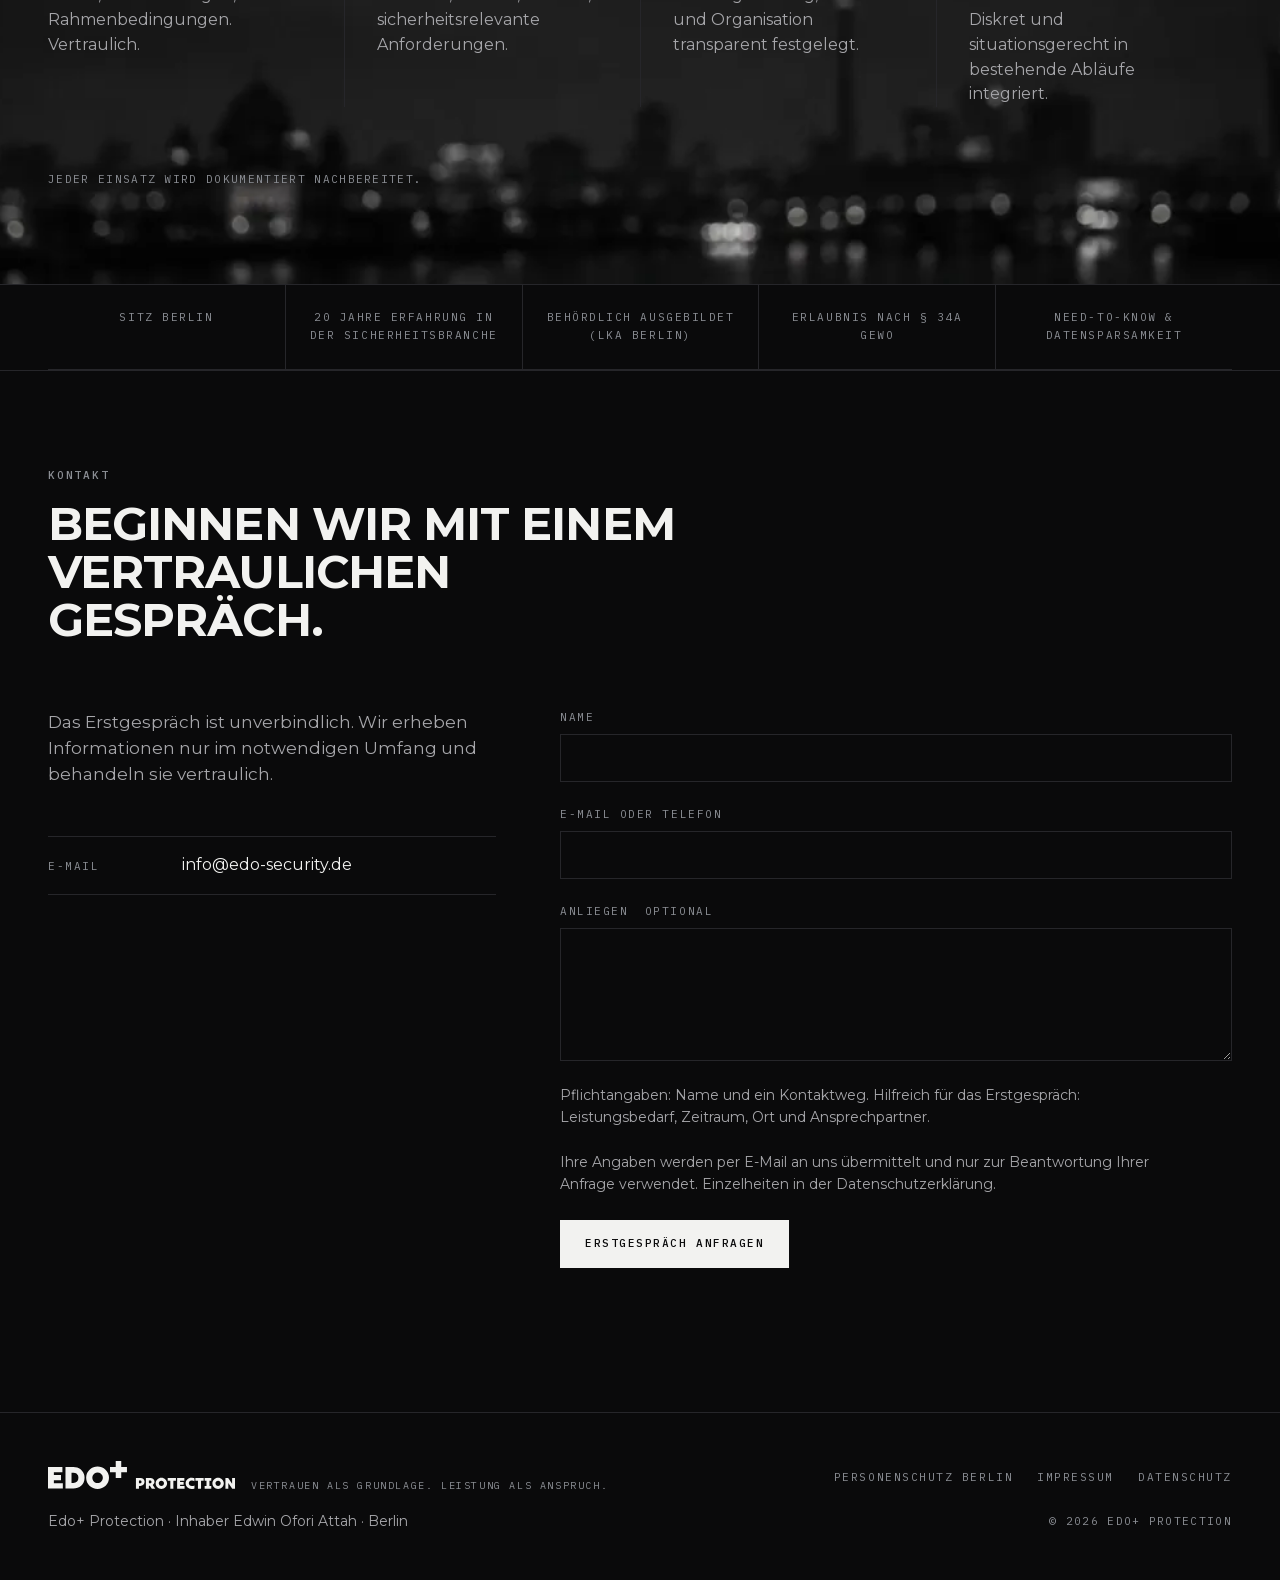
==== commit 4ea46469: "Eckdaten korrigiert" ====
--- a/index.html
+++ b/index.html
@@ -33,7 +33,7 @@
   <link rel="preload" as="font" type="font/woff2" crossorigin href="assets/fonts/ibm-plex-mono-400-latin.woff2">
 
   <!-- ?v=N on the site's own CSS/JS: bump together with every change so browsers never pair a fresh page with a cached stylesheet. -->
-  <link rel="stylesheet" href="styles.css?v=29">
+  <link rel="stylesheet" href="styles.css?v=30">
   <!-- Poster frame first: same URL (incl. ?v=) as script.js HF01_FRAME_PATH(1), so the scrub reuses the cache entry. -->
   <link rel="preload" as="image" href="assets/hf01/frame_0001.webp?v=3" fetchpriority="high">
 
@@ -88,7 +88,7 @@
        makes no third-party request at all; the site script follows, all deferred, executed in order. -->
   <script defer src="assets/vendor/gsap/gsap.min.js"></script>
   <script defer src="assets/vendor/gsap/ScrollTrigger.min.js"></script>
-  <script defer src="script.js?v=29"></script>
+  <script defer src="script.js?v=30"></script>
 </head>
 
 <body>
@@ -441,31 +441,6 @@
     </section>
 
     <!-- ====================================================================
-         6b. KENNZAHLEN — four figures Edwin supplied on 2026-10-12 (via Kyung, confirmed as his own); shared with the landing page
-         ==================================================================== -->
-    <section class="stats" aria-labelledby="stats-title">
-      <h2 class="visually-hidden" id="stats-title">Kennzahlen</h2>
-      <ul class="stats__grid" role="list" data-reveal-group>
-        <li class="stats__item reveal">
-          <p class="stats__figure">20+</p>
-          <p class="stats__label">Jahre Erfahrung in weltweiten Eliteeinsätzen</p>
-        </li>
-        <li class="stats__item reveal">
-          <p class="stats__figure">4</p>
-          <p class="stats__label">Patente: TheSelfDefender &amp; FranckTheSolution Fork</p>
-        </li>
-        <li class="stats__item reveal">
-          <p class="stats__figure">CFM</p>
-          <p class="stats__label">Begründer der Circular Footwork Mechanics</p>
-        </li>
-        <li class="stats__item reveal">
-          <p class="stats__figure">CCDS</p>
-          <p class="stats__label">Begründer des Close Combat Defense System</p>
-        </li>
-      </ul>
-    </section>
-
-    <!-- ====================================================================
          7. FAKTEN-LEISTE
          § 34a: permit for the Einzelunternehmen granted 2025-10-02 (Edwin, 02.10.2026) — the bar may say "Erlaubnis".
          ==================================================================== -->
@@ -473,7 +448,7 @@
       <h2 class="visually-hidden" id="facts-title">Eckdaten</h2>
       <ul class="facts__list" role="list">
         <li class="facts__item">Sitz Berlin</li>
-        <li class="facts__item">Deutsch &amp; Englisch</li>
+        <li class="facts__item">20 Jahre Erfahrung in der Sicherheitsbranche</li>
         <li class="facts__item">Behördlich ausgebildet (LKA Berlin)</li>
         <li class="facts__item">Erlaubnis nach §&nbsp;34a GewO</li>
         <li class="facts__item">Need-to-know &amp; Datensparsamkeit</li>
--- a/styles.css
+++ b/styles.css
@@ -854,37 +854,6 @@
   text-transform: uppercase;
   color: var(--dim);
 }
-
-/* 6.5b Stats — four figures above the facts bar: 1px grid like the services, figure in the headline face, label in mono */
-.stats { padding: 0 var(--pad-x); border-bottom: 1px solid var(--line); }
-.stats__grid {
-  display: grid;
-  grid-template-columns: repeat(4, minmax(0, 1fr));
-  gap: 1px;
-  background: var(--line);
-  border-left: 1px solid var(--line);
-  border-right: 1px solid var(--line);
-}
-.stats__item { background: var(--ink); padding: var(--s-5) var(--s-4); display: grid; gap: var(--s-2); align-content: start; min-width: 0; }
-.stats__figure {
-  font-weight: 700;
-  font-size: clamp(2.25rem, 3.4vw, 3.25rem);
-  line-height: 1;
-  letter-spacing: -0.02em;
-  text-transform: uppercase;
-  font-variant-numeric: tabular-nums;
-}
-.stats__label {
-  font-family: var(--font-mono);
-  font-size: 11px;
-  letter-spacing: 0.12em;
-  text-transform: uppercase;
-  line-height: 1.7;
-  color: var(--dim);
-  overflow-wrap: anywhere;      /* product names without spaces must not overflow the cell */
-}
-@media (max-width: 1023.98px) { .stats__grid { grid-template-columns: repeat(2, minmax(0, 1fr)); } }
-@media (max-width: 479.98px) { .stats__grid { grid-template-columns: 1fr; } .stats__item { padding: var(--s-4) var(--s-3); } }
 
 /* 6.6 Facts bar ---------------------------------------------------------- */
 .facts {
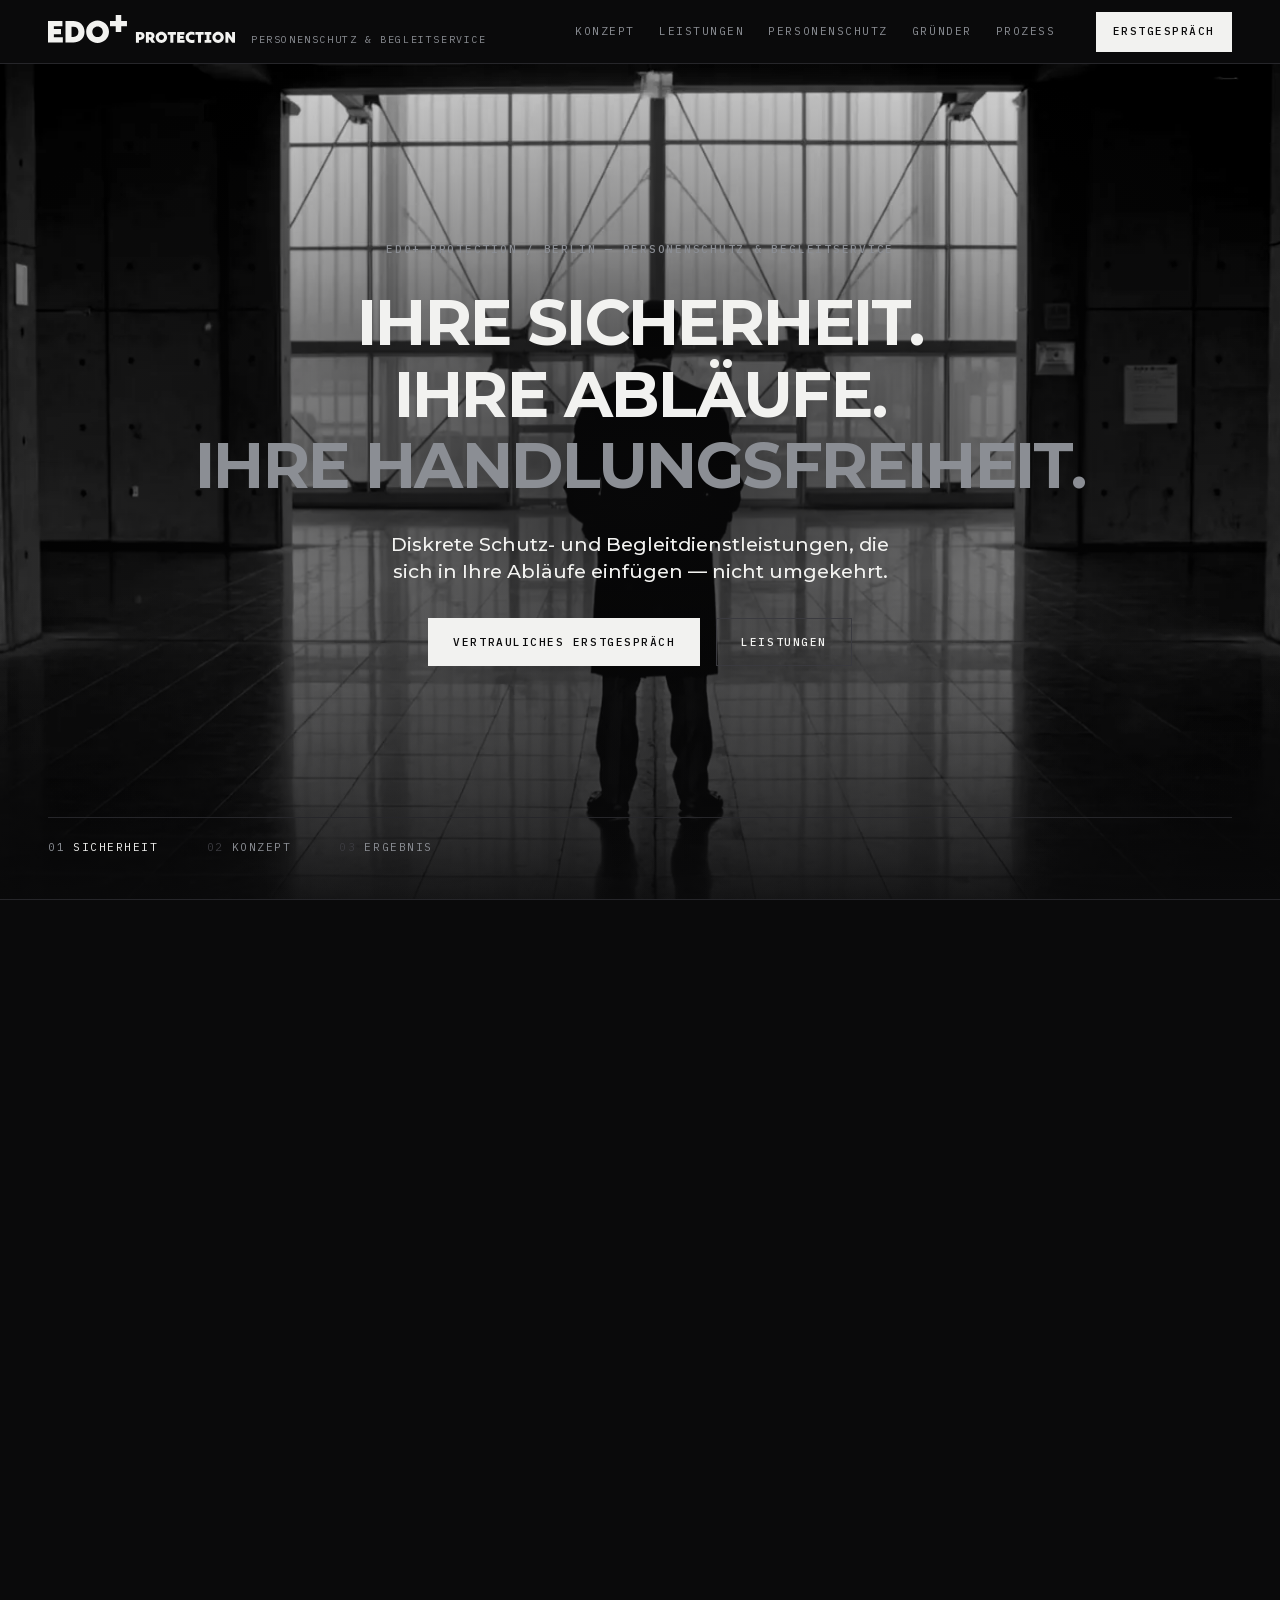
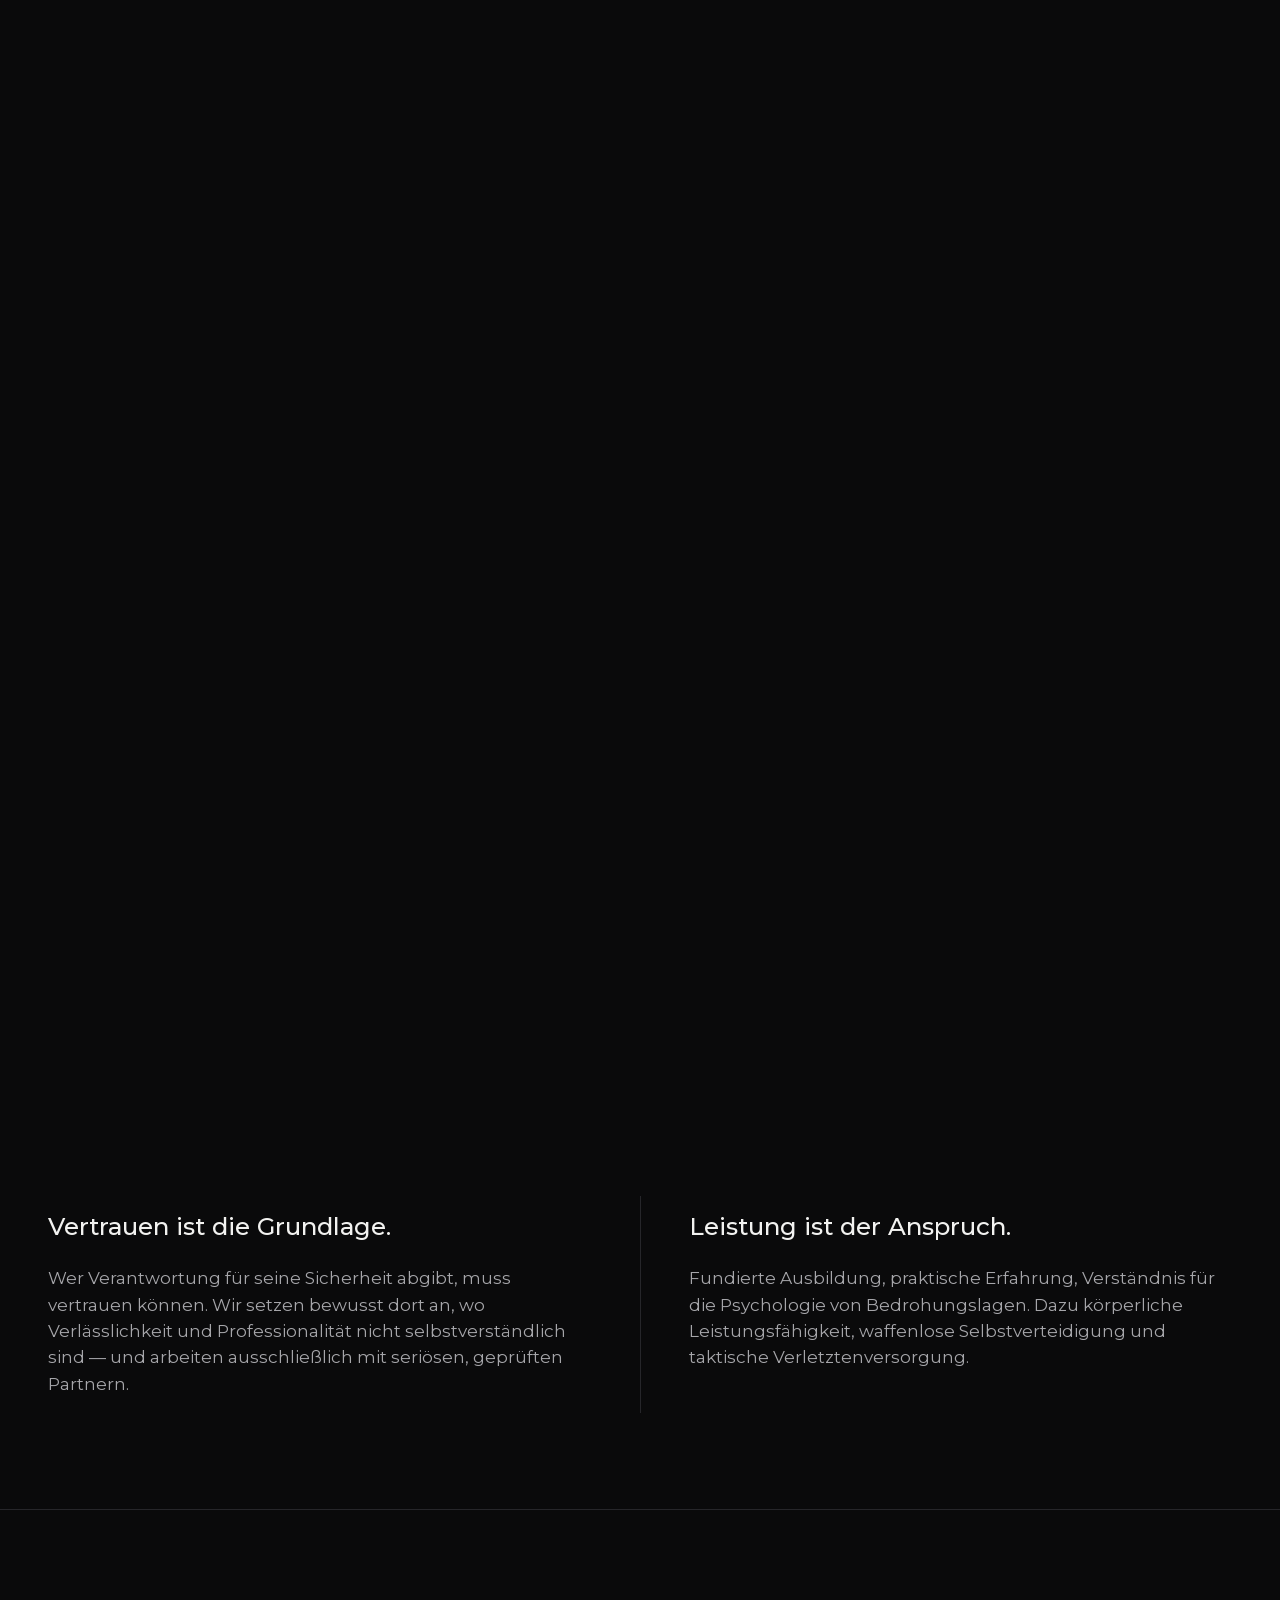
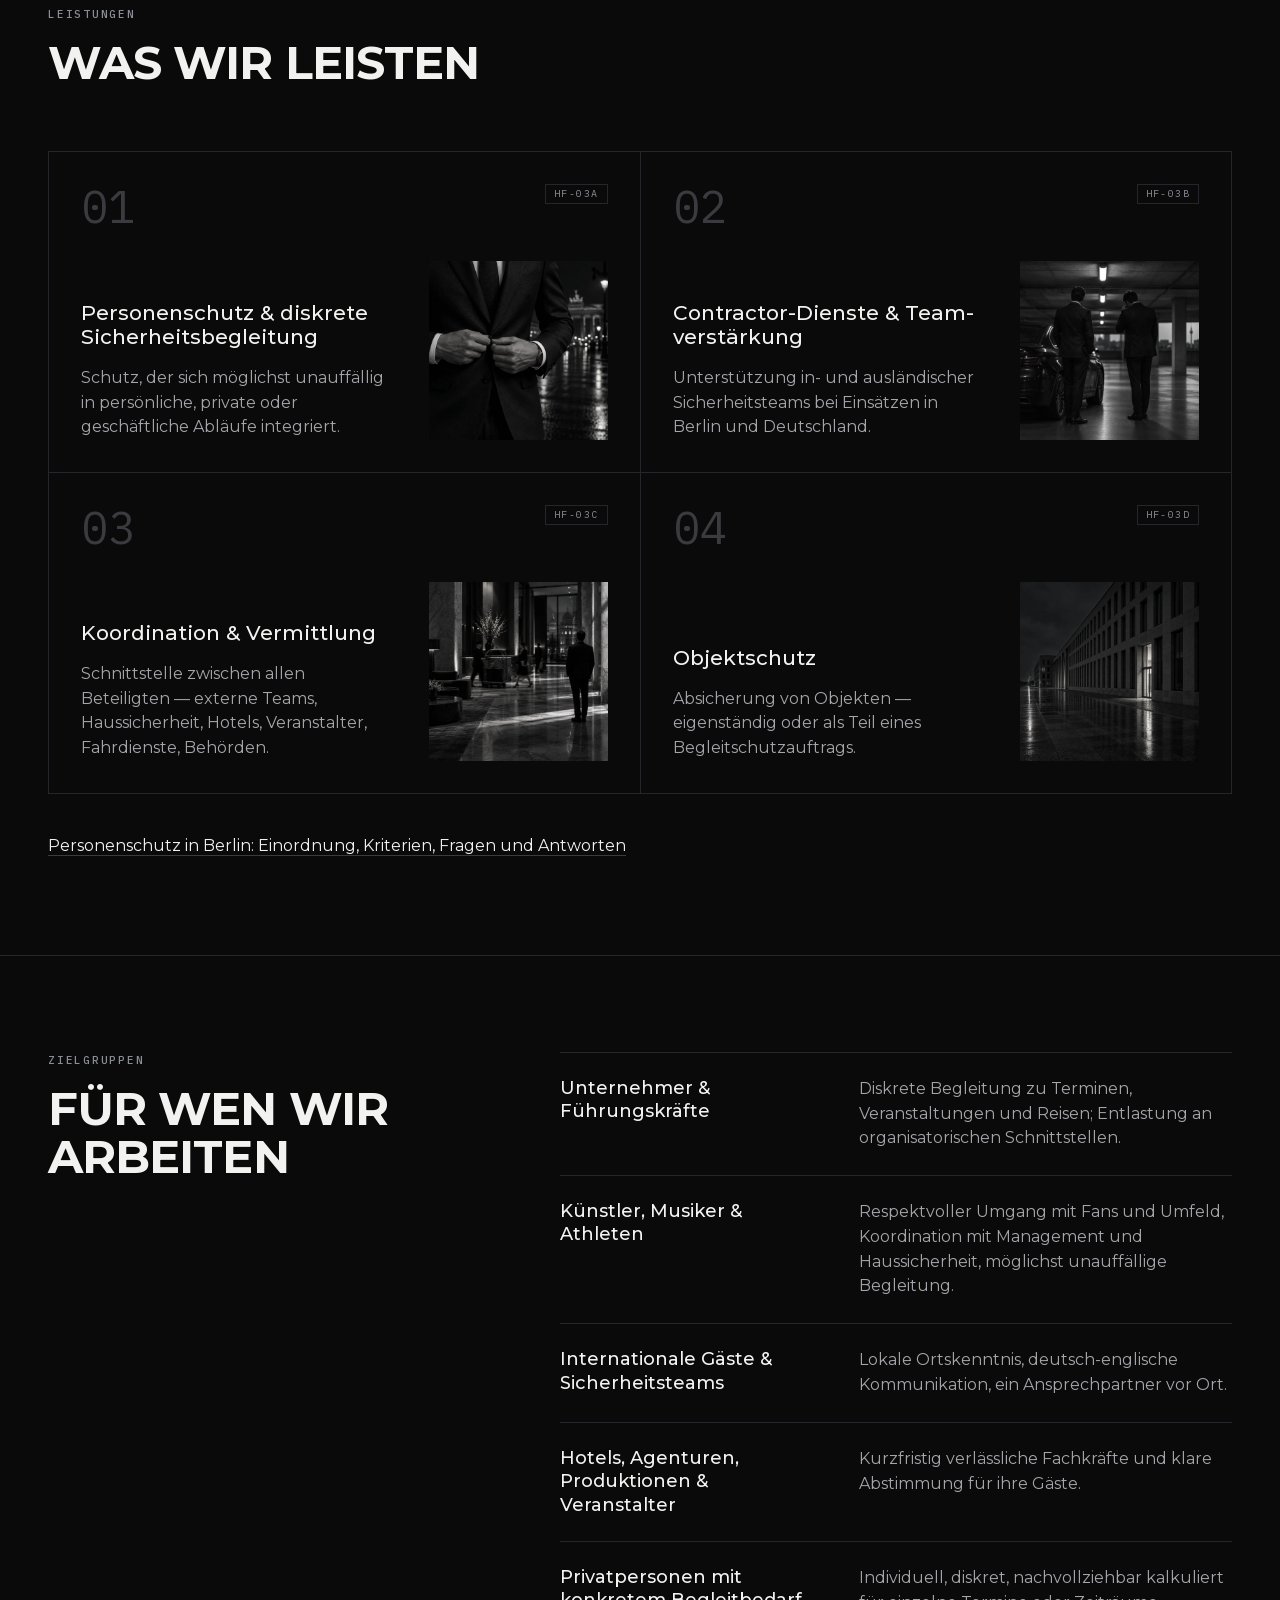
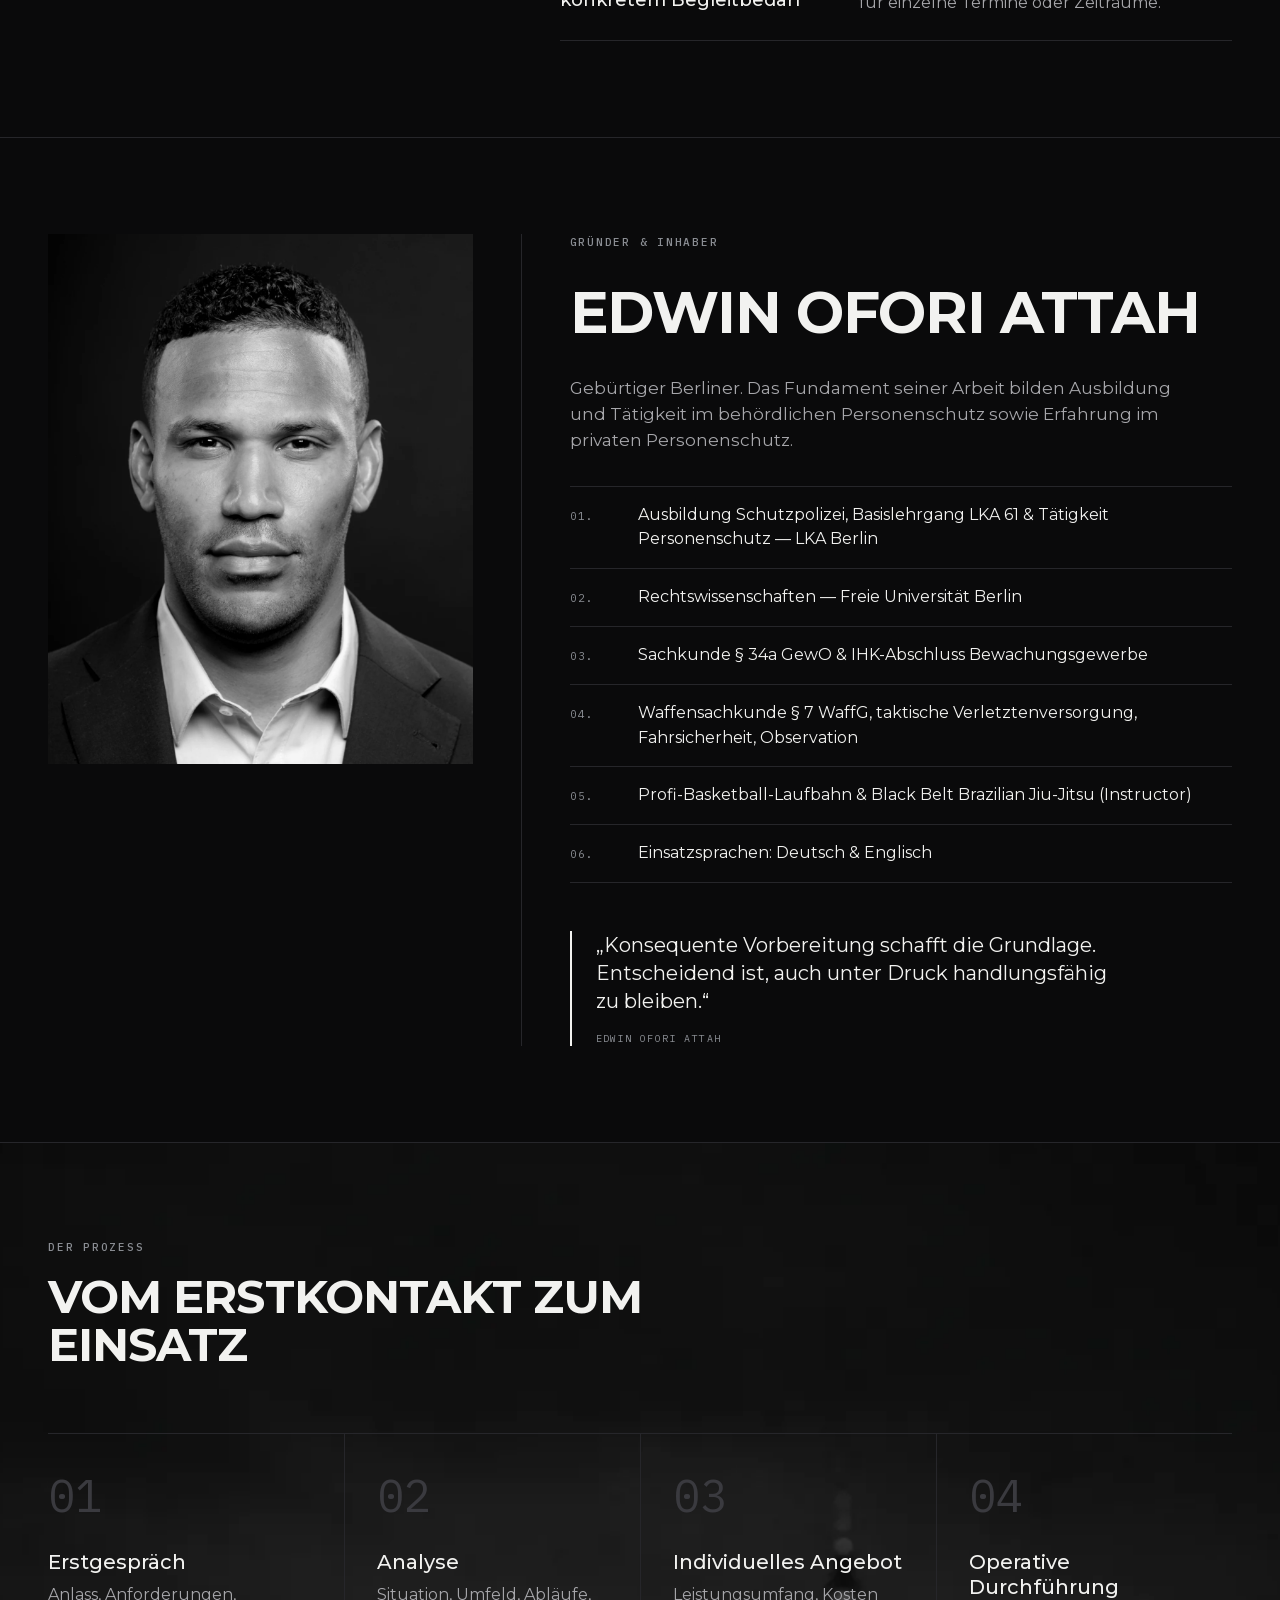
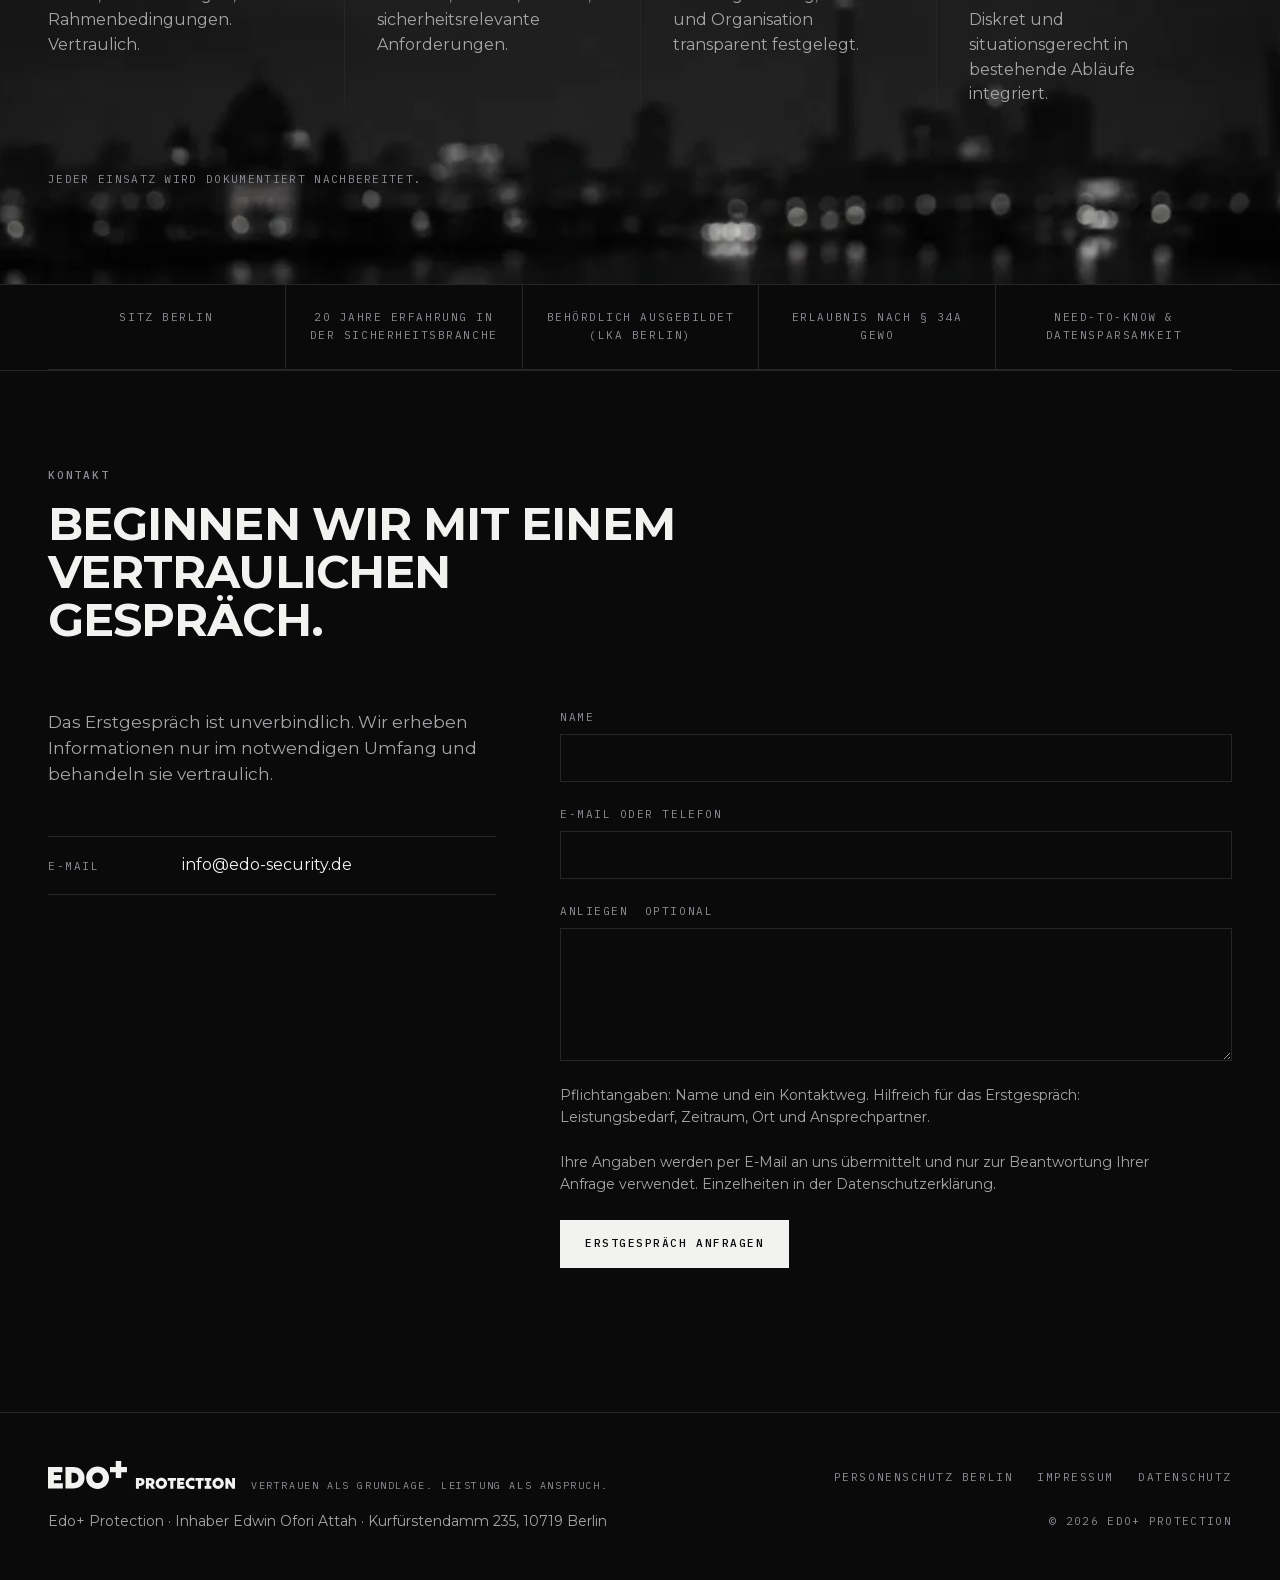
==== commit f2bd0f9a: "Footer: Adresse" ====
--- a/index.html
+++ b/index.html
@@ -527,7 +527,7 @@
         <li><a href="datenschutz/">Datenschutz</a></li>
       </ul>
       <!-- Legal form per Edwin (02.10.): Einzelunternehmen, owner Edwin Ofori Attah; full address in impressum/. -->
-      <p class="site-footer__legal">Edo+ Protection&nbsp;·&nbsp;Inhaber Edwin Ofori Attah&nbsp;·&nbsp;Berlin</p>
+      <p class="site-footer__legal">Edo+ Protection&nbsp;·&nbsp;Inhaber Edwin Ofori Attah&nbsp;·&nbsp;Kurfürstendamm 235, 10719 Berlin</p>
       <p class="site-footer__copy">© <span id="year">2026</span> Edo+ Protection</p>
     </div>
   </footer>
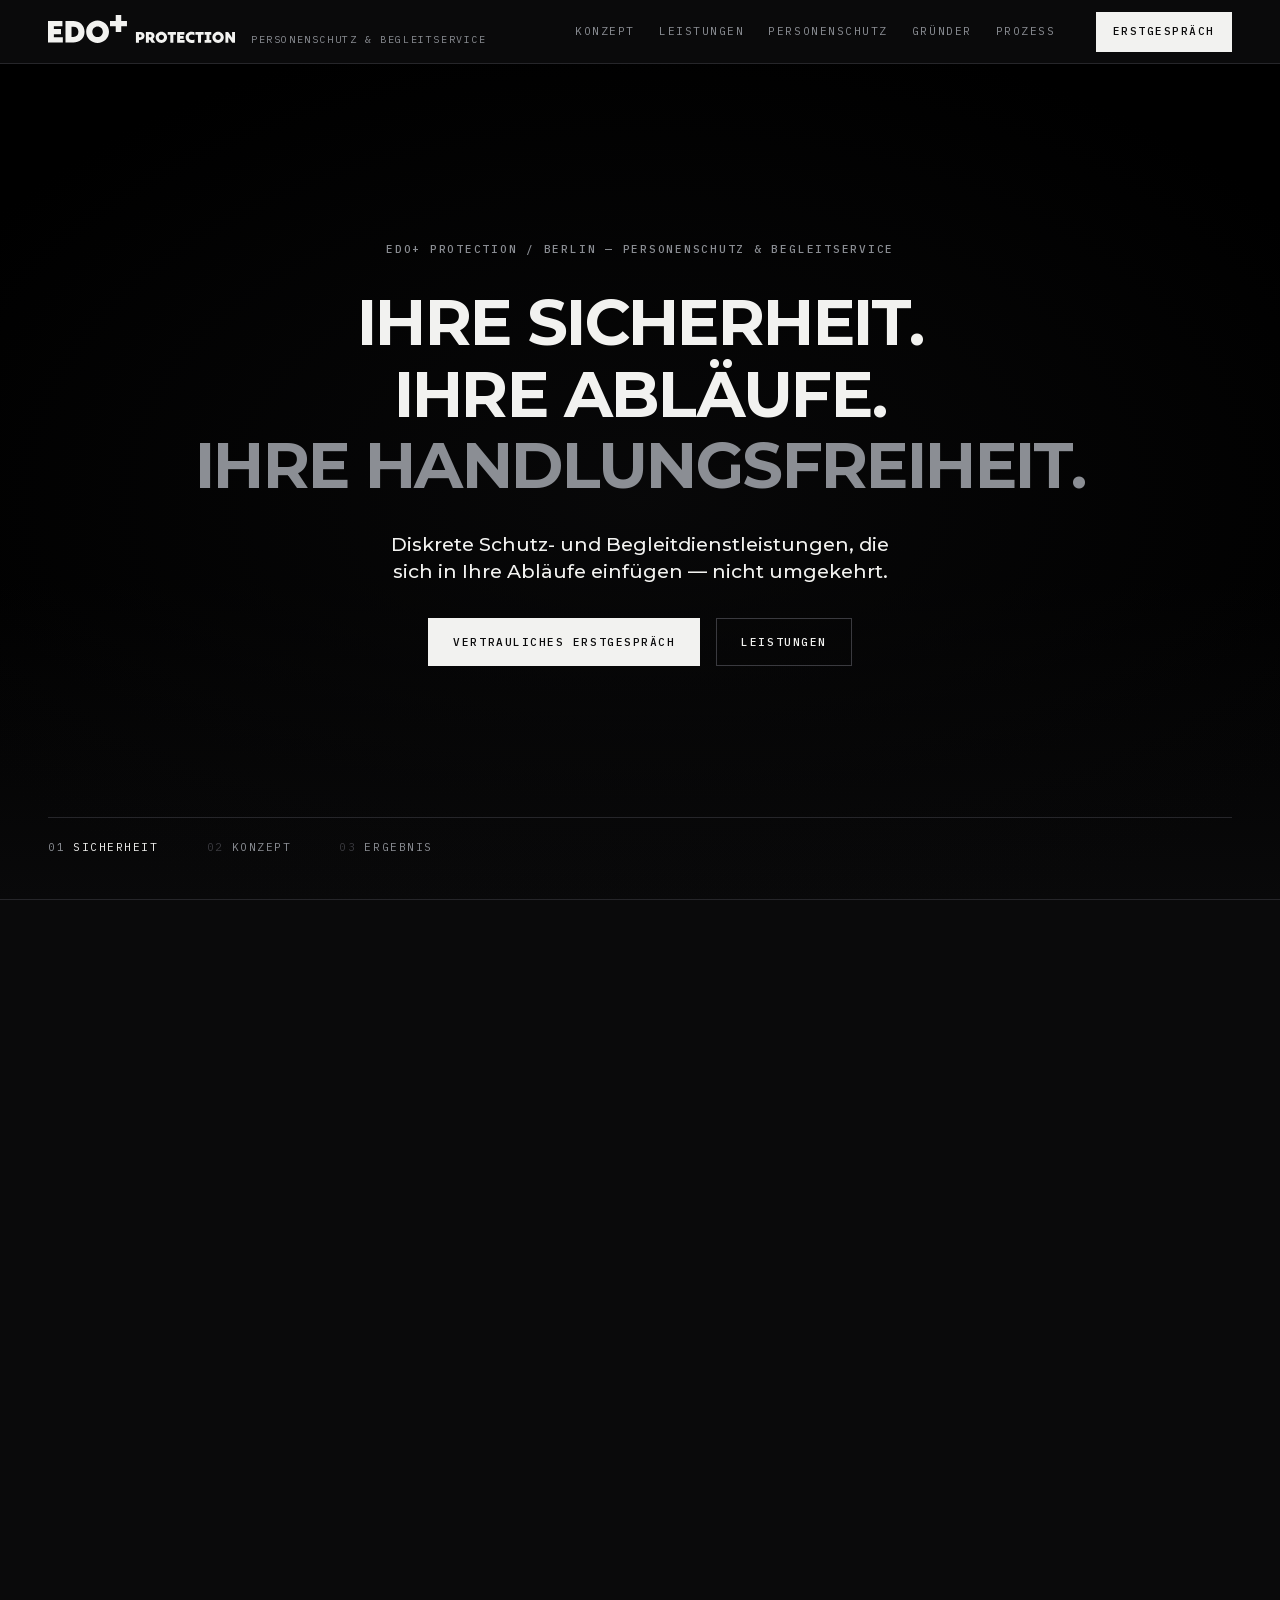
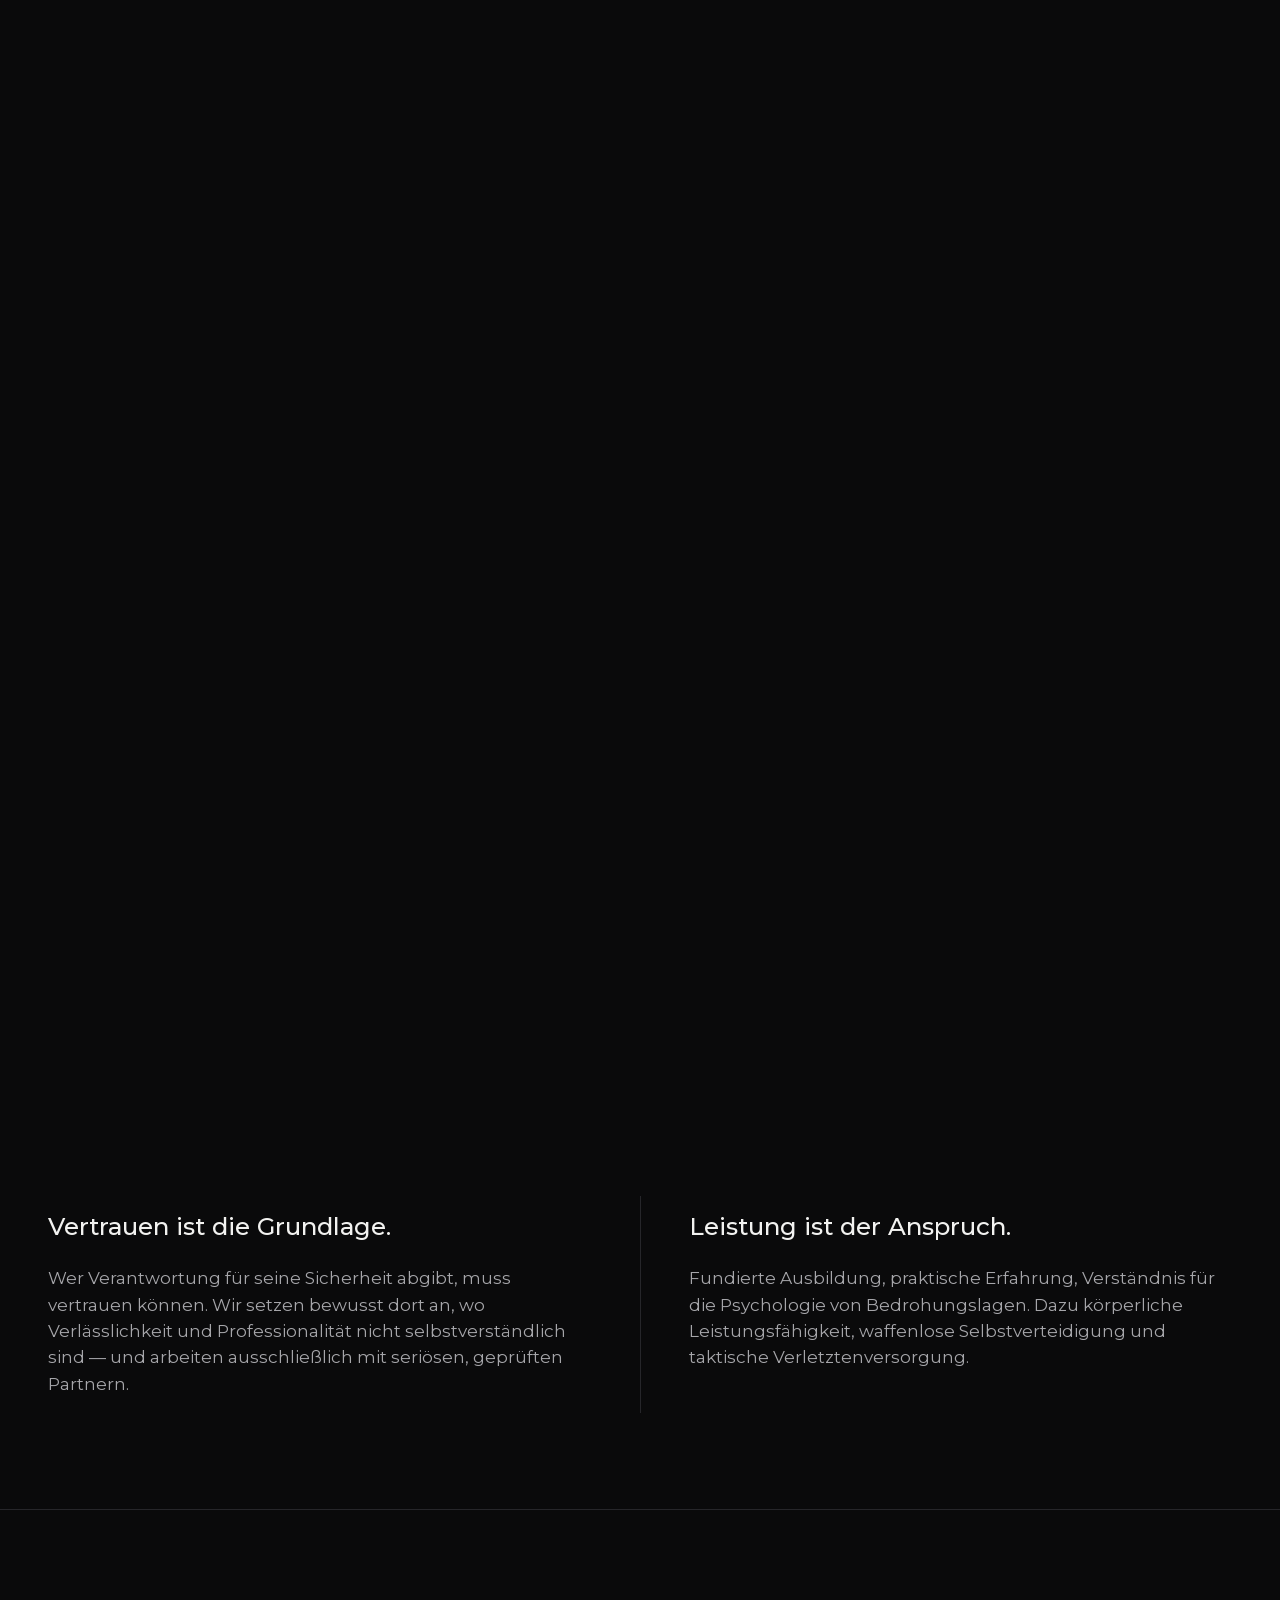
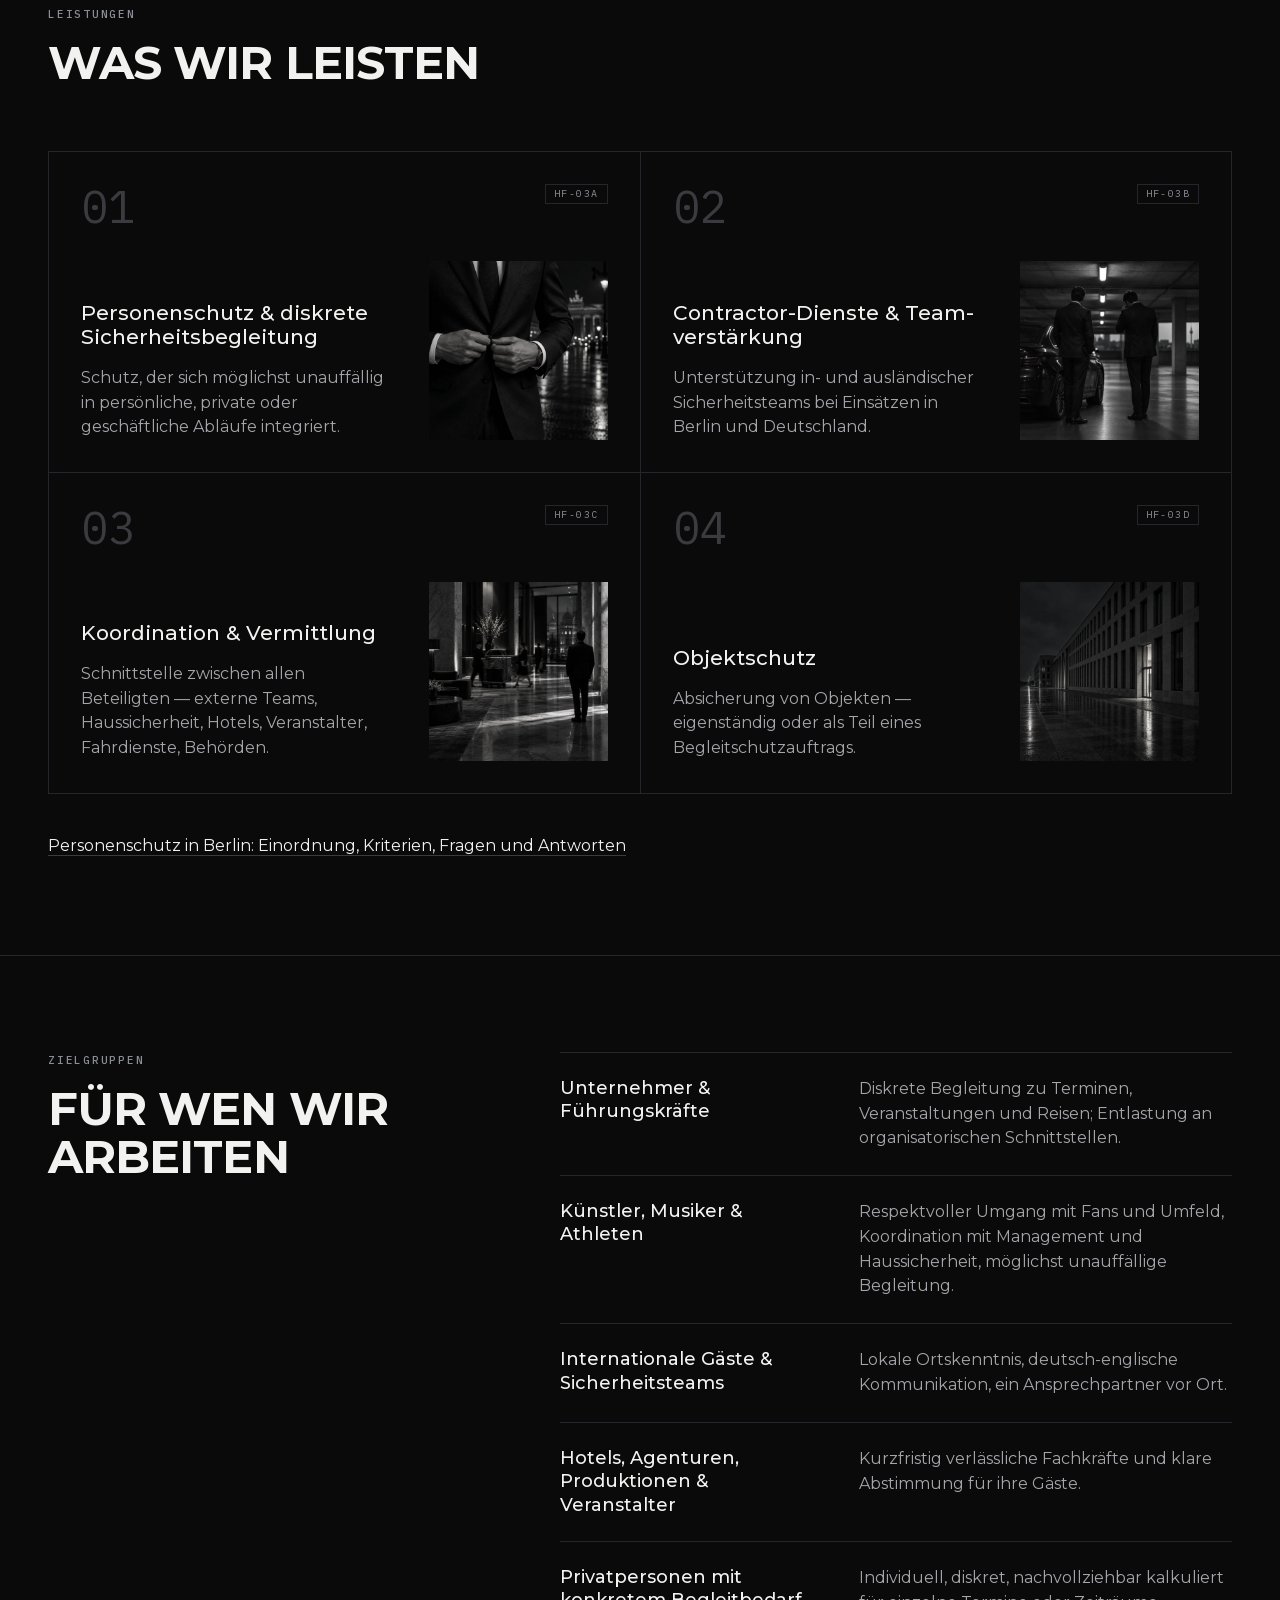
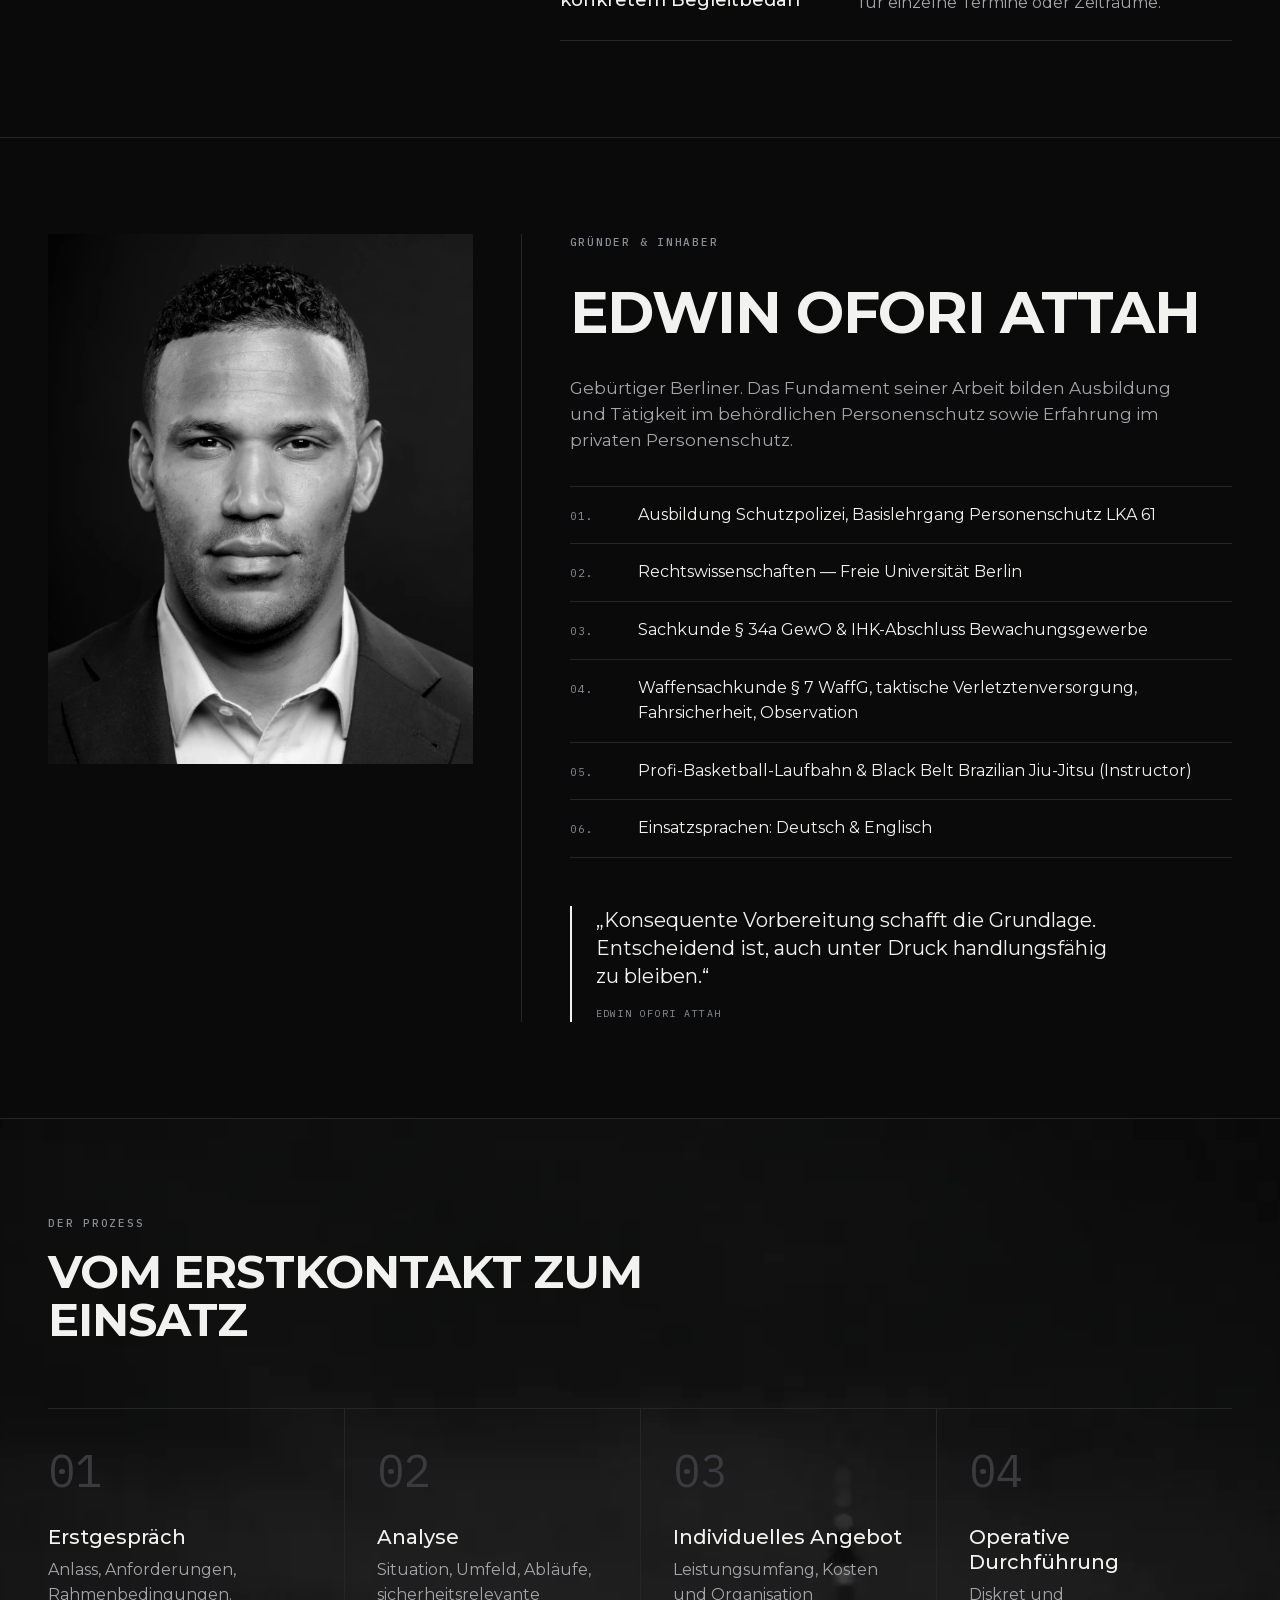
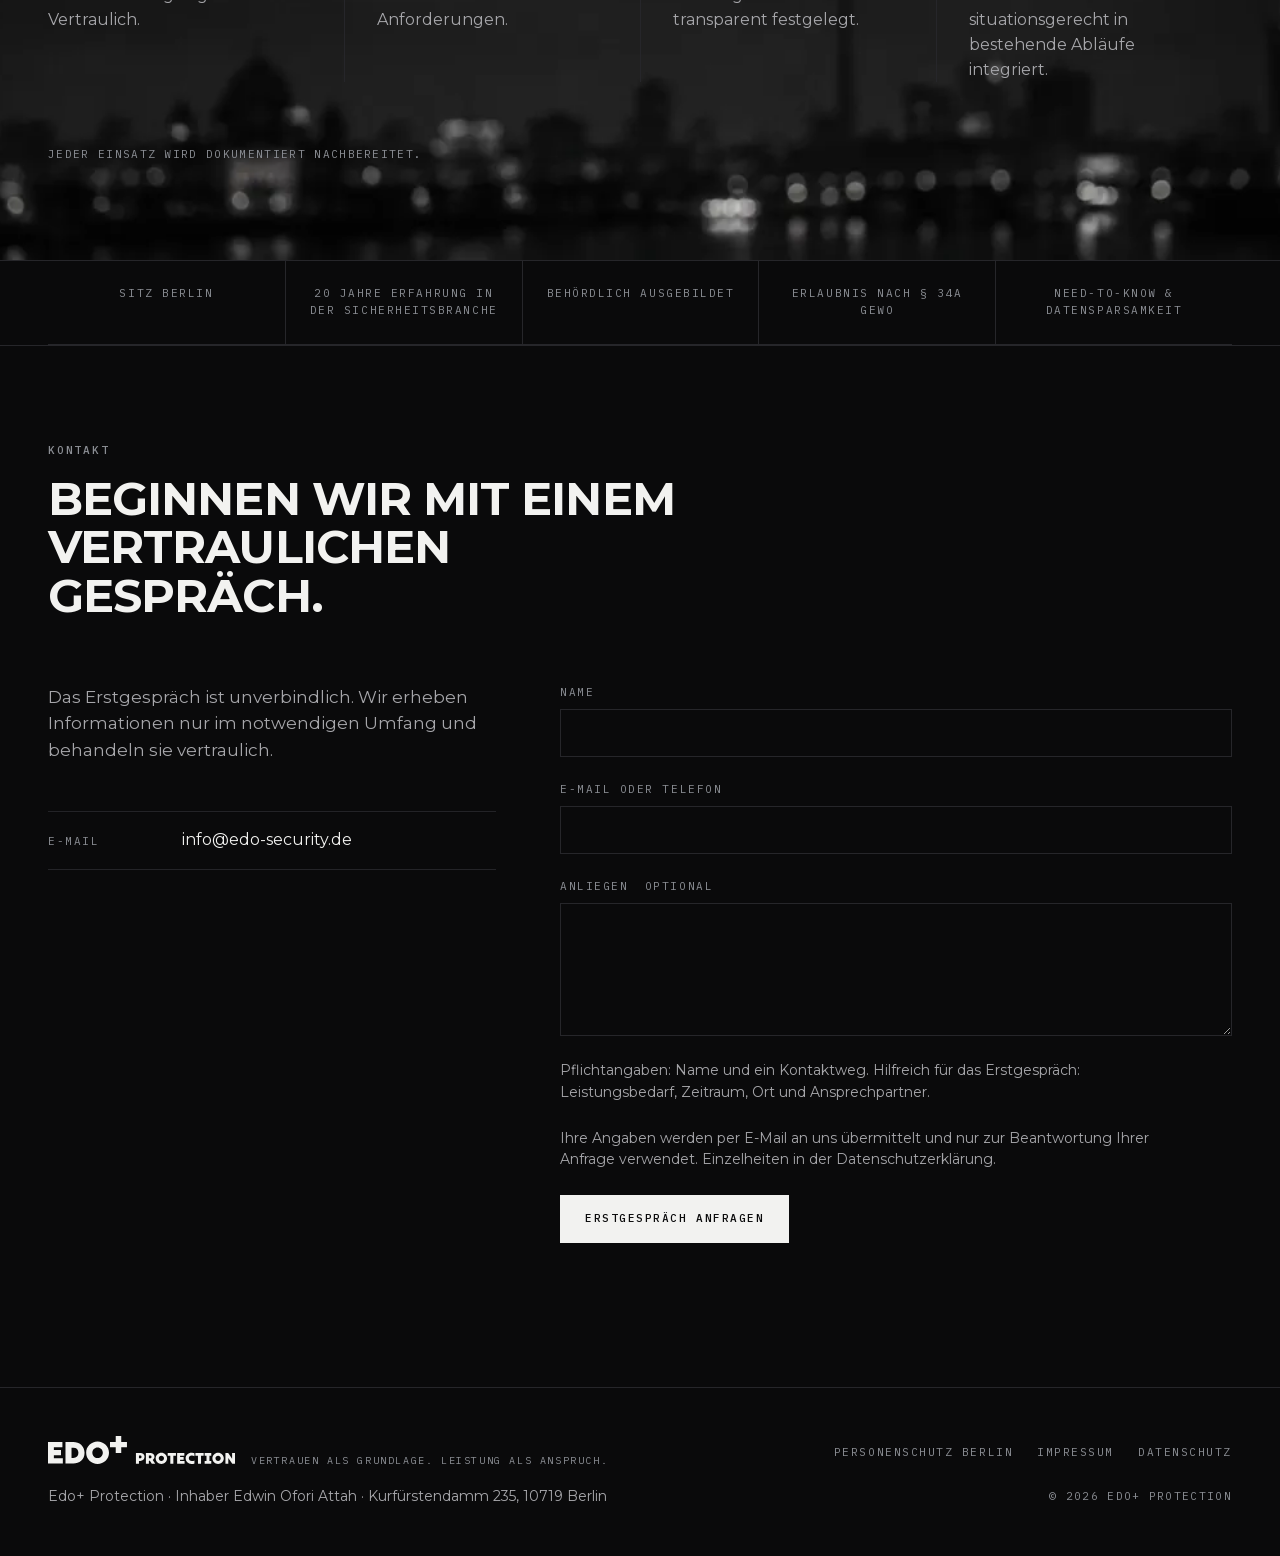
==== commit a5420e35: "LKA seltener" ====
--- a/index.html
+++ b/index.html
@@ -374,7 +374,7 @@
           <p class="founder__intro reveal">Gebürtiger Berliner. Das Fundament seiner Arbeit bilden Ausbildung und Tätigkeit im behördlichen Personenschutz sowie Erfahrung im privaten Personenschutz.</p>
 
           <ol class="credentials reveal" role="list" aria-label="Qualifikationen">
-            <li class="credentials__item"><span class="credentials__index" aria-hidden="true">01.</span><span class="credentials__text">Ausbildung Schutzpolizei, Basislehrgang LKA&nbsp;61 &amp; Tätigkeit Personenschutz — LKA Berlin</span></li>
+            <li class="credentials__item"><span class="credentials__index" aria-hidden="true">01.</span><span class="credentials__text">Ausbildung Schutzpolizei, Basislehrgang Personenschutz LKA&nbsp;61</span></li>
             <li class="credentials__item"><span class="credentials__index" aria-hidden="true">02.</span><span class="credentials__text">Rechtswissenschaften — Freie Universität Berlin</span></li>
             <li class="credentials__item"><span class="credentials__index" aria-hidden="true">03.</span><span class="credentials__text">Sachkunde §&nbsp;34a GewO &amp; IHK-Abschluss Bewachungsgewerbe</span></li>
             <li class="credentials__item"><span class="credentials__index" aria-hidden="true">04.</span><span class="credentials__text">Waffensachkunde §&nbsp;7 WaffG, taktische Verletztenversorgung, Fahrsicherheit, Observation</span></li>
@@ -449,7 +449,7 @@
       <ul class="facts__list" role="list">
         <li class="facts__item">Sitz Berlin</li>
         <li class="facts__item">20 Jahre Erfahrung in der Sicherheitsbranche</li>
-        <li class="facts__item">Behördlich ausgebildet (LKA Berlin)</li>
+        <li class="facts__item">Behördlich ausgebildet</li>
         <li class="facts__item">Erlaubnis nach §&nbsp;34a GewO</li>
         <li class="facts__item">Need-to-know &amp; Datensparsamkeit</li>
       </ul>
